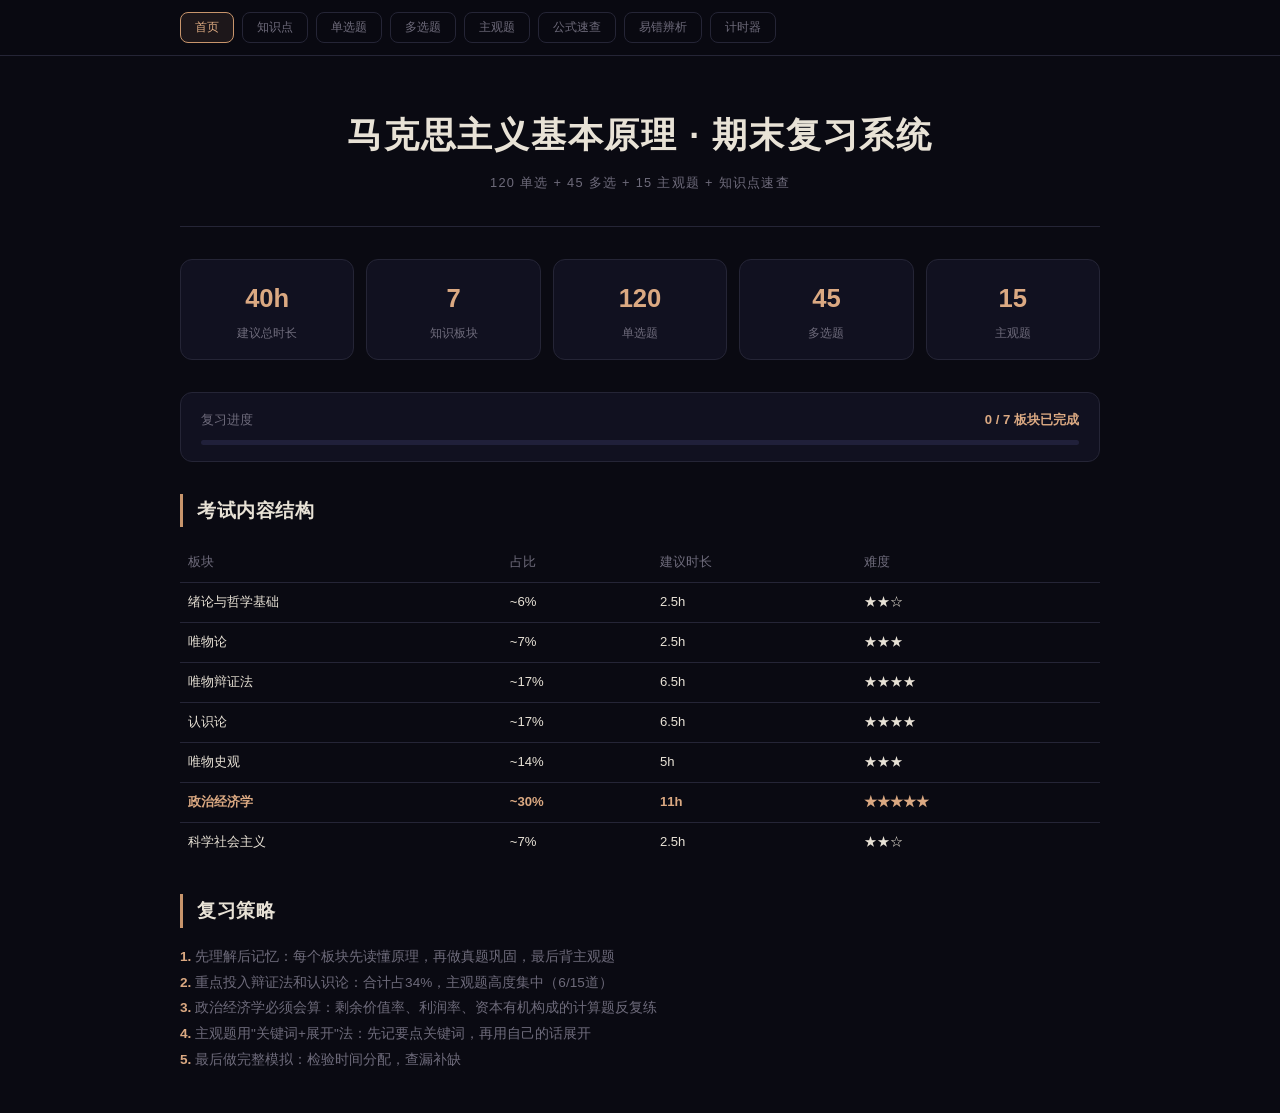
==== index.html @ 86d3a3a7 "feat: 马原期末复习系统 120道单选 + 45道多选 + 15道主观题 + 知识点速查 + 公式参考 + 计时器" ====
<!DOCTYPE html>
<html lang="zh-CN">
<head>
<meta charset="UTF-8">
<meta name="viewport" content="width=device-width, initial-scale=1.0">
<title>马克思主义基本原理 · 期末复习系统</title>
<style>
*,*::before,*::after{margin:0;padding:0;box-sizing:border-box}
:root{
  --bg:#0a0a12;--surface:#111120;--surface2:#181830;--surface3:#20203a;
  --accent:#c8956c;--accent2:#dba982;--accent-glow:rgba(200,149,108,.1);
  --text:#e8e2d6;--muted:#6e6b7b;--success:#6abf8a;--danger:#c86c6c;--info:#6c8fc8;
  --border:#252536;--radius:12px;
}
html{scroll-behavior:smooth}
body{background:var(--bg);color:var(--text);font-family:'Segoe UI','Microsoft YaHei',sans-serif;line-height:1.75;min-height:100vh}
.container{max-width:960px;margin:0 auto;padding:0 20px}

/* Nav */
.top-nav{position:sticky;top:0;z-index:100;background:rgba(10,10,18,.92);backdrop-filter:blur(12px);border-bottom:1px solid var(--border);padding:12px 0}
.nav-inner{max-width:960px;margin:0 auto;padding:0 20px;display:flex;gap:8px;overflow-x:auto;scrollbar-width:none}
.nav-inner::-webkit-scrollbar{display:none}
.nav-btn{font-size:.78rem;padding:6px 14px;border:1px solid var(--border);border-radius:8px;background:transparent;color:var(--muted);cursor:pointer;white-space:nowrap;transition:all .2s}
.nav-btn:hover,.nav-btn.active{border-color:var(--accent);color:var(--accent2);background:var(--accent-glow)}

/* Header */
header{padding:48px 0 32px;text-align:center;border-bottom:1px solid var(--border);margin-bottom:32px}
header h1{font-size:clamp(1.5rem,4vw,2.2rem);font-weight:700;letter-spacing:.05em;margin-bottom:6px}
header .sub{font-size:.8rem;color:var(--muted);letter-spacing:.1em}

/* Stats */
.stats{display:grid;grid-template-columns:repeat(auto-fit,minmax(120px,1fr));gap:12px;margin-bottom:32px}
.stat-card{background:var(--surface);border:1px solid var(--border);border-radius:var(--radius);padding:16px;text-align:center;transition:border-color .3s}
.stat-card:hover{border-color:var(--accent)}
.stat-val{font-size:1.6rem;font-weight:700;color:var(--accent2)}
.stat-label{font-size:.72rem;color:var(--muted);margin-top:2px}

/* Sections */
.section{display:none;margin-bottom:40px}
.section.active{display:block}
.section-title{font-size:1.2rem;font-weight:600;margin:32px 0 16px;padding-left:14px;border-left:3px solid var(--accent);letter-spacing:.03em}

/* Progress */
.progress-wrap{background:var(--surface);border:1px solid var(--border);border-radius:var(--radius);padding:16px 20px;margin-bottom:32px}
.progress-header{display:flex;justify-content:space-between;align-items:center;margin-bottom:8px;font-size:.82rem;color:var(--muted)}
.progress-header strong{color:var(--accent2)}
.progress-bar{height:5px;background:var(--surface3);border-radius:3px;overflow:hidden}
.progress-fill{height:100%;background:linear-gradient(90deg,var(--accent),var(--accent2));border-radius:3px;transition:width .6s ease}

/* Knowledge Cards */
.kp-card{background:var(--surface);border:1px solid var(--border);border-radius:var(--radius);margin-bottom:12px;overflow:hidden;transition:border-color .3s}
.kp-card:hover{border-color:rgba(200,149,108,.3)}
.kp-head{display:flex;align-items:center;gap:12px;padding:14px 20px;cursor:pointer;user-select:none}
.kp-num{font-size:.72rem;color:var(--muted);background:var(--surface2);border:1px solid var(--border);width:30px;height:30px;border-radius:8px;display:flex;align-items:center;justify-content:center;flex-shrink:0}
.kp-info{flex:1}
.kp-name{font-size:.95rem;font-weight:600}
.kp-meta{font-size:.72rem;color:var(--muted);margin-top:2px}
.kp-arrow{font-size:1.1rem;color:var(--muted);transition:transform .3s;flex-shrink:0}
.kp-card.open .kp-arrow{transform:rotate(90deg)}
.kp-body{max-height:0;overflow:hidden;transition:max-height .4s ease}
.kp-card.open .kp-body{max-height:4000px}
.kp-body-inner{padding:0 20px 16px}
.kp-body .divider{border:none;border-top:1px solid var(--border);margin:8px 0}
.kp-list{list-style:none;padding:0}
.kp-list li{position:relative;padding:4px 0 4px 18px;font-size:.85rem;line-height:1.7}
.kp-list li::before{content:'';position:absolute;left:0;top:12px;width:5px;height:5px;border-radius:50%;background:var(--accent)}
.kp-list li strong{color:var(--accent2);font-weight:500}

/* Quiz */
.quiz-q{background:var(--surface);border:1px solid var(--border);border-radius:var(--radius);padding:20px;margin-bottom:12px}
.quiz-q-text{font-size:.9rem;margin-bottom:12px;line-height:1.8}
.q-tag{display:inline-block;font-size:.68rem;background:var(--surface2);border:1px solid var(--border);padding:1px 8px;border-radius:4px;margin-right:6px;color:var(--muted)}
.quiz-opts{list-style:none;padding:0}
.quiz-opts li{padding:8px 14px;margin-bottom:6px;border:1px solid var(--border);border-radius:8px;cursor:pointer;font-size:.85rem;transition:all .2s;display:flex;gap:8px;align-items:baseline}
.quiz-opts li:hover{border-color:var(--accent);background:var(--accent-glow)}
.quiz-opts li .opt-letter{font-size:.72rem;color:var(--muted);width:18px;flex-shrink:0}
.quiz-opts li.correct{border-color:var(--success);background:rgba(106,191,138,.1);color:var(--success)}
.quiz-opts li.wrong{border-color:var(--danger);background:rgba(200,108,108,.08);color:var(--danger)}
.quiz-opts li.show-answer{border-color:var(--success);background:rgba(106,191,138,.06)}
.quiz-opts li.disabled{pointer-events:none;opacity:.5}
.quiz-explain{display:none;margin-top:10px;padding:10px 14px;background:var(--surface2);border-radius:8px;font-size:.8rem;color:var(--muted);line-height:1.7}
.quiz-explain.show{display:block}
.quiz-score{text-align:center;padding:20px;font-size:1.05rem;color:var(--accent2);display:none}
.quiz-score.show{display:block}

/* Multi-select */
.quiz-opts.multi li{position:relative}
.quiz-opts.multi li::after{content:'';position:absolute;right:12px;top:50%;transform:translateY(-50%);width:16px;height:16px;border:2px solid var(--border);border-radius:4px;transition:all .2s}
.quiz-opts.multi li.selected::after{border-color:var(--accent);background:var(--accent)}
.quiz-opts.multi li.correct::after{border-color:var(--success);background:var(--success)}
.quiz-opts.multi li.wrong::after{border-color:var(--danger);background:var(--danger)}
.multi-submit{font-size:.82rem;padding:8px 20px;border:1px solid var(--border);border-radius:8px;background:var(--surface2);color:var(--text);cursor:pointer;margin-top:8px;transition:all .2s}
.multi-submit:hover{border-color:var(--accent);background:var(--accent-glow)}

/* Subjective */
.subj-card{background:var(--surface);border:1px solid var(--border);border-radius:var(--radius);margin-bottom:12px;overflow:hidden}
.subj-head{display:flex;align-items:center;gap:12px;padding:14px 20px;cursor:pointer;user-select:none}
.subj-num{font-size:.72rem;color:var(--muted);background:var(--surface2);border:1px solid var(--border);width:30px;height:30px;border-radius:8px;display:flex;align-items:center;justify-content:center;flex-shrink:0}
.subj-q{flex:1;font-size:.92rem;font-weight:500}
.subj-arrow{font-size:1.1rem;color:var(--muted);transition:transform .3s;flex-shrink:0}
.subj-card.open .subj-arrow{transform:rotate(90deg)}
.subj-body{max-height:0;overflow:hidden;transition:max-height .5s ease}
.subj-card.open .subj-body{max-height:3000px}
.subj-body-inner{padding:0 20px 16px;font-size:.85rem;line-height:1.9;color:var(--text)}
.subj-body-inner p{margin-bottom:8px}
.subj-body-inner strong{color:var(--accent2)}

/* Timer */
.timer-section{background:var(--surface);border:1px solid var(--border);border-radius:var(--radius);padding:24px;text-align:center;margin-bottom:32px}
.timer-display{font-size:clamp(2rem,7vw,3.5rem);font-weight:300;color:var(--accent2);margin:16px 0;letter-spacing:.06em;font-family:monospace}
.timer-btns{display:flex;gap:10px;justify-content:center;flex-wrap:wrap}
.timer-btns button,.preset-btns button{font-size:.82rem;padding:8px 22px;border:1px solid var(--border);border-radius:8px;background:var(--surface2);color:var(--text);cursor:pointer;transition:all .2s}
.timer-btns button:hover,.preset-btns button:hover{border-color:var(--accent);background:var(--accent-glow)}
.preset-btns{display:flex;gap:6px;justify-content:center;margin-top:12px;flex-wrap:wrap}
.preset-btns button{font-size:.72rem;padding:5px 14px;color:var(--muted)}

/* Formula */
.formula-box{background:var(--surface);border:1px solid var(--border);border-radius:var(--radius);padding:20px;margin-bottom:16px}
.formula-title{font-size:.9rem;font-weight:600;color:var(--accent2);margin-bottom:10px}
.formula-item{font-size:.85rem;padding:4px 0;font-family:monospace;color:var(--text)}
.formula-item span{color:var(--muted)}

/* Error analysis */
.error-card{background:var(--surface);border:1px solid var(--border);border-radius:var(--radius);padding:16px 20px;margin-bottom:10px}
.error-title{font-size:.88rem;font-weight:600;color:var(--danger);margin-bottom:6px}
.error-body{font-size:.82rem;line-height:1.8;color:var(--muted)}

/* Filter */
.filter-bar{display:flex;gap:6px;flex-wrap:wrap;margin-bottom:16px}
.filter-btn{font-size:.72rem;padding:5px 12px;border:1px solid var(--border);border-radius:6px;background:transparent;color:var(--muted);cursor:pointer;transition:all .2s}
.filter-btn:hover,.filter-btn.active{border-color:var(--accent);color:var(--accent2);background:var(--accent-glow)}

/* Responsive */
@media(max-width:600px){
  .container{padding:0 14px}
  header{padding:32px 0 24px}
  .kp-head,.subj-head{padding:12px 14px;gap:8px}
  .kp-body-inner,.subj-body-inner{padding:0 14px 12px}
  .quiz-q{padding:14px}
}
</style>
</head>
<body>

<!-- Nav -->
<div class="top-nav">
  <div class="nav-inner">
    <button class="nav-btn active" onclick="showSection('home')">首页</button>
    <button class="nav-btn" onclick="showSection('kp')">知识点</button>
    <button class="nav-btn" onclick="showSection('single')">单选题</button>
    <button class="nav-btn" onclick="showSection('multi')">多选题</button>
    <button class="nav-btn" onclick="showSection('subj')">主观题</button>
    <button class="nav-btn" onclick="showSection('formula')">公式速查</button>
    <button class="nav-btn" onclick="showSection('error')">易错辨析</button>
    <button class="nav-btn" onclick="showSection('timer')">计时器</button>
  </div>
</div>

<div class="container">

<!-- ═══ HOME ═══ -->
<div class="section active" id="sec-home">
<header>
  <h1>马克思主义基本原理 · 期末复习系统</h1>
  <div class="sub">120 单选 + 45 多选 + 15 主观题 + 知识点速查</div>
</header>

<div class="stats">
  <div class="stat-card"><div class="stat-val">40h</div><div class="stat-label">建议总时长</div></div>
  <div class="stat-card"><div class="stat-val">7</div><div class="stat-label">知识板块</div></div>
  <div class="stat-card"><div class="stat-val">120</div><div class="stat-label">单选题</div></div>
  <div class="stat-card"><div class="stat-val">45</div><div class="stat-label">多选题</div></div>
  <div class="stat-card"><div class="stat-val">15</div><div class="stat-label">主观题</div></div>
</div>

<div class="progress-wrap">
  <div class="progress-header">
    <span>复习进度</span>
    <strong id="progressText">0 / 7 板块已完成</strong>
  </div>
  <div class="progress-bar"><div class="progress-fill" id="progressFill" style="width:0%"></div></div>
</div>

<h2 class="section-title">考试内容结构</h2>
<table style="width:100%;font-size:.82rem;border-collapse:collapse;margin-bottom:24px">
<tr style="border-bottom:1px solid var(--border);color:var(--muted)">
  <td style="padding:8px">板块</td><td style="padding:8px">占比</td><td style="padding:8px">建议时长</td><td style="padding:8px">难度</td>
</tr>
<tr style="border-bottom:1px solid var(--border)"><td style="padding:8px">绪论与哲学基础</td><td style="padding:8px">~6%</td><td style="padding:8px">2.5h</td><td style="padding:8px">★★☆</td></tr>
<tr style="border-bottom:1px solid var(--border)"><td style="padding:8px">唯物论</td><td style="padding:8px">~7%</td><td style="padding:8px">2.5h</td><td style="padding:8px">★★★</td></tr>
<tr style="border-bottom:1px solid var(--border)"><td style="padding:8px">唯物辩证法</td><td style="padding:8px">~17%</td><td style="padding:8px">6.5h</td><td style="padding:8px">★★★★</td></tr>
<tr style="border-bottom:1px solid var(--border)"><td style="padding:8px">认识论</td><td style="padding:8px">~17%</td><td style="padding:8px">6.5h</td><td style="padding:8px">★★★★</td></tr>
<tr style="border-bottom:1px solid var(--border)"><td style="padding:8px">唯物史观</td><td style="padding:8px">~14%</td><td style="padding:8px">5h</td><td style="padding:8px">★★★</td></tr>
<tr style="border-bottom:1px solid var(--border)"><td style="padding:8px;font-weight:600;color:var(--accent2)">政治经济学</td><td style="padding:8px;font-weight:600;color:var(--accent2)">~30%</td><td style="padding:8px;font-weight:600;color:var(--accent2)">11h</td><td style="padding:8px;font-weight:600;color:var(--accent2)">★★★★★</td></tr>
<tr><td style="padding:8px">科学社会主义</td><td style="padding:8px">~7%</td><td style="padding:8px">2.5h</td><td style="padding:8px">★★☆</td></tr>
</table>

<h2 class="section-title">复习策略</h2>
<div style="font-size:.85rem;line-height:1.9;color:var(--muted)">
  <p><strong style="color:var(--accent2)">1.</strong> 先理解后记忆：每个板块先读懂原理，再做真题巩固，最后背主观题</p>
  <p><strong style="color:var(--accent2)">2.</strong> 重点投入辩证法和认识论：合计占34%，主观题高度集中（6/15道）</p>
  <p><strong style="color:var(--accent2)">3.</strong> 政治经济学必须会算：剩余价值率、利润率、资本有机构成的计算题反复练</p>
  <p><strong style="color:var(--accent2)">4.</strong> 主观题用"关键词+展开"法：先记要点关键词，再用自己的话展开</p>
  <p><strong style="color:var(--accent2)">5.</strong> 最后做完整模拟：检验时间分配，查漏补缺</p>
</div>
</div>

<!-- ═══ KNOWLEDGE POINTS ═══ -->
<div class="section" id="sec-kp">
<h2 class="section-title">七大板块核心知识点</h2>

<!-- Topic 1 -->
<div class="kp-card" data-id="1">
  <div class="kp-head" onclick="toggleKP(this)">
    <div class="kp-num">01</div>
    <div class="kp-info"><div class="kp-name">绪论与哲学基础</div><div class="kp-meta">2.5h · ~6% · ★★☆</div></div>
    <div class="kp-arrow">›</div>
  </div>
  <div class="kp-body"><div class="kp-body-inner"><hr class="divider">
    <ul class="kp-list">
      <li><strong>哲学</strong> = 系统化理论化的世界观和方法论</li>
      <li><strong>哲学基本问题</strong>：思维和存在的关系（第一性 + 同一性）</li>
      <li>唯物主义三形态：朴素 → 机械（形而上学） → 辩证唯物主义</li>
      <li>唯心主义两形态：主观唯心（感觉、心灵）；客观唯心（神、绝对精神）</li>
      <li>马克思主义<strong>最直接</strong>理论来源：<strong>德国古典哲学</strong></li>
      <li>三大直接来源：德国古典哲学 + 英国古典政治经济学 + 英法空想社会主义</li>
      <li>首次系统阐述历史唯物主义：<strong>《德意志意识形态》</strong></li>
      <li>中国化最新成果：<strong>习近平新时代中国特色社会主义思想</strong></li>
      <li>鲜明特征：科学性、革命性、实践性、人民性、发展性</li>
    </ul>
  </div></div>
</div>

<!-- Topic 2 -->
<div class="kp-card" data-id="2">
  <div class="kp-head" onclick="toggleKP(this)">
    <div class="kp-num">02</div>
    <div class="kp-info"><div class="kp-name">唯物论</div><div class="kp-meta">2.5h · ~7% · ★★★</div></div>
    <div class="kp-arrow">›</div>
  </div>
  <div class="kp-body"><div class="kp-body-inner"><hr class="divider">
    <ul class="kp-list">
      <li>物质<strong>唯一特性</strong>：客观实在性</li>
      <li>物质<strong>根本属性</strong>：运动</li>
      <li>物质与运动<strong>不可分割</strong>：没有无物质的运动，也没有无运动的物质</li>
      <li>运动绝对无条件；静止相对有条件 — 动中有静，静中有动</li>
      <li>时间一维性（不可逆）；空间三维性</li>
      <li>意识 = 人脑机能 + 客观世界的<strong>主观映象</strong></li>
      <li>意识形式主观、内容客观</li>
      <li>物质决定意识，意识对物质有<strong>能动反作用</strong></li>
      <li>一切从实际出发是想问题办事情的出发点</li>
      <li>规律 = 事物本质的、必然的、稳定的联系</li>
      <li>设想没有运动的物质 → 形而上学唯物主义</li>
    </ul>
  </div></div>
</div>

<!-- Topic 3 -->
<div class="kp-card" data-id="3">
  <div class="kp-head" onclick="toggleKP(this)">
    <div class="kp-num">03</div>
    <div class="kp-info"><div class="kp-name">唯物辩证法</div><div class="kp-meta">6.5h · ~17% · ★★★★</div></div>
    <div class="kp-arrow">›</div>
  </div>
  <div class="kp-body"><div class="kp-body-inner"><hr class="divider">
    <ul class="kp-list">
      <li>总特征：<strong>联系</strong>和<strong>发展</strong></li>
      <li>联系：普遍性、客观性、多样性、条件性</li>
      <li>发展的实质 = 旧事物灭亡、新事物产生</li>
      <li><strong>对立统一规律</strong>（核心和实质）→ 揭示发展的动力和源泉</li>
      <li>矛盾 = 同一性 + 斗争性的统一</li>
      <li>同一性：相互依存、相互贯通（一定条件下相互转化）</li>
      <li>斗争性：相互排斥、相互对立</li>
      <li>矛盾普遍性：无处不在无时不有；特殊性：各有特点</li>
      <li>普遍性与特殊性 = 共性与个性的统一</li>
      <li>主要矛盾与次要矛盾；矛盾主要方面与次要方面</li>
      <li><strong>质量互变规律</strong> → 揭示发展的形式和状态</li>
      <li>量变是质变的必要准备；质变是量变的必然结果；坚持适度原则</li>
      <li><strong>否定之否定规律</strong> → 揭示发展的方向和道路</li>
      <li>辩证否定 = 自我否定 = 扬弃（既批判又继承）</li>
      <li>发展方向：前进的、上升的；道路：曲折的、迂回的</li>
      <li>五对范畴：内容与形式、本质与现象、原因与结果、必然与偶然、现实与可能</li>
    </ul>
  </div></div>
</div>

<!-- Topic 4 -->
<div class="kp-card" data-id="4">
  <div class="kp-head" onclick="toggleKP(this)">
    <div class="kp-num">04</div>
    <div class="kp-info"><div class="kp-name">认识论</div><div class="kp-meta">6.5h · ~17% · ★★★★</div></div>
    <div class="kp-arrow">›</div>
  </div>
  <div class="kp-body"><div class="kp-body-inner"><hr class="divider">
    <ul class="kp-list">
      <li>实践 = 认识的<strong>来源、动力、目的、检验标准</strong></li>
      <li>马克思主义认识论 = <strong>能动的反映论</strong></li>
      <li>实践基本形式：物质生产实践（最基本）、社会政治实践、科学文化实践</li>
      <li>感性认识：感觉→知觉→表象（直接性、形象性）</li>
      <li>理性认识：概念→判断→推理（间接性、抽象性）</li>
      <li>感性是理性的基础，理性是感性的深化；相互渗透</li>
      <li>认识过程两次飞跃：实践→认识；认识→实践</li>
      <li>完整认识过程：实践→认识→实践</li>
      <li>真理 = 对客观事物及其规律的<strong>正确认识</strong></li>
      <li>真理客观性 → 反对"有用即真理"（主观真理论）</li>
      <li>真理绝对性与相对性的统一</li>
      <li><strong>实践是检验真理的唯一标准</strong>（真理本性 + 实践特点）</li>
      <li>实践高于认识：因为实践具有<strong>直接现实性</strong></li>
      <li>认识本质 = 实践基础上主体对客体的<strong>能动反映</strong></li>
    </ul>
  </div></div>
</div>

<!-- Topic 5 -->
<div class="kp-card" data-id="5">
  <div class="kp-head" onclick="toggleKP(this)">
    <div class="kp-num">05</div>
    <div class="kp-info"><div class="kp-name">唯物史观</div><div class="kp-meta">5h · ~14% · ★★★</div></div>
    <div class="kp-arrow">›</div>
  </div>
  <div class="kp-body"><div class="kp-body-inner"><hr class="divider">
    <ul class="kp-list">
      <li>社会历史观基本问题：<strong>社会存在 vs 社会意识</strong></li>
      <li>社会存在 = 社会物质生活条件总和（生产方式是决定力量）</li>
      <li>区分经济时代依据：<strong>生产工具</strong></li>
      <li>生产力 = 人与自然的关系；核心要素：劳动者</li>
      <li>生产关系 = 人与人的关系；基础和决定性因素：<strong>生产资料所有制</strong></li>
      <li>两对社会基本矛盾：① 生产力↔生产关系 ② 经济基础↔上层建筑</li>
      <li>上层建筑的性质取决于它所服务的经济基础的性质</li>
      <li>国家政权 = 政治上层建筑</li>
      <li>社会意识<strong>相对独立性</strong>：不同步性 + 历史继承性 + 能动反作用（最突出表现）</li>
      <li>人民群众 = 历史创造者（物质财富 + 精神财富 + 社会变革）</li>
      <li>人类历史发展总趋势：前进的、上升的</li>
      <li>改革 = 社会主义制度的<strong>自我完善和发展</strong></li>
    </ul>
  </div></div>
</div>

<!-- Topic 6 -->
<div class="kp-card" data-id="6">
  <div class="kp-head" onclick="toggleKP(this)">
    <div class="kp-num">06</div>
    <div class="kp-info"><div class="kp-name">政治经济学</div><div class="kp-meta">11h · ~30% · ★★★★★</div></div>
    <div class="kp-arrow">›</div>
  </div>
  <div class="kp-body"><div class="kp-body-inner"><hr class="divider">
    <p style="color:var(--accent2);font-weight:600;margin-bottom:8px">劳动价值论</p>
    <ul class="kp-list">
      <li><strong>商品二因素</strong>：使用价值（自然属性）+ 价值（社会属性）</li>
      <li><strong>劳动二重性</strong>：具体劳动→创造使用价值；抽象劳动→形成价值（"枢纽"理论）</li>
      <li>价值量 = <strong>社会必要劳动时间</strong>决定</li>
      <li>劳动生产率↑ → 数量↑ 单位价值量↓（反比）</li>
      <li>货币本质：<strong>固定充当一般等价物</strong></li>
      <li>货币职能：价值尺度（观念货币）、流通手段（现实货币）、贮藏手段、支付手段、世界货币</li>
      <li>价值规律：价格围绕价值上下波动</li>
      <li>基本矛盾：私人劳动 vs 社会劳动</li>
    </ul>
    <p style="color:var(--accent2);font-weight:600;margin:12px 0 8px">剩余价值论</p>
    <ul class="kp-list">
      <li>货币→资本前提：<strong>劳动力成为商品</strong></li>
      <li>不变资本 c（生产资料，转移价值）vs 可变资本 v（劳动力，创造剩余价值）</li>
      <li>剩余价值 m 来源于<strong>可变资本</strong></li>
      <li>m′ = m/v（剥削程度）；利润率 = m/(c+v) &lt; m′</li>
      <li>绝对剩余价值：延长工时/提高强度；相对：缩短必要劳动时间</li>
      <li>工资 = <strong>劳动力价值或价格的转化形式</strong>（不是全部劳动报酬）</li>
      <li>利润 = 剩余价值的转化形式（m看作全部预付资本的产物）</li>
      <li>资本积累唯一源泉：剩余价值</li>
      <li>资本有机构成 c:v 趋势：<strong>不断上升</strong></li>
      <li>资本循环三阶段：购买→生产→售卖</li>
    </ul>
    <p style="color:var(--accent2);font-weight:600;margin:12px 0 8px">垄断资本主义</p>
    <ul class="kp-list">
      <li>集中→垄断；垄断没有消除竞争，反而更激烈更复杂</li>
      <li>垄断价格 = 成本价格 + 平均利润 + 垄断利润</li>
      <li>国家垄断资本主义 = 国家政权 + 私人垄断资本</li>
      <li>资本主义基本矛盾：生产社会化 vs 生产资料私人占有</li>
    </ul>
  </div></div>
</div>

<!-- Topic 7 -->
<div class="kp-card" data-id="7">
  <div class="kp-head" onclick="toggleKP(this)">
    <div class="kp-num">07</div>
    <div class="kp-info"><div class="kp-name">科学社会主义</div><div class="kp-meta">2.5h · ~7% · ★★☆</div></div>
    <div class="kp-arrow">›</div>
  </div>
  <div class="kp-body"><div class="kp-body-inner"><hr class="divider">
    <ul class="kp-list">
      <li>科学社会主义诞生标志：<strong>《共产党宣言》发表</strong></li>
      <li>两大理论基石：<strong>唯物史观 + 剩余价值理论</strong></li>
      <li>无产阶级革命根本原因：生产力发展水平</li>
      <li>共产主义 = 科学理论 + 社会制度 + 现实运动（不是渺茫幻想）</li>
      <li>共产主义特征：物质极大丰富 / 按需分配 / 人的全面发展 / 公有制</li>
      <li>初级阶段基本经济制度：公有制为主体 + 多种所有制共同发展</li>
      <li>初级阶段分配制度：按劳分配为主体 + 多种分配方式并存</li>
      <li>按劳分配存在于<strong>公有制经济</strong>中，存在事实上的不平等</li>
      <li>科学社会主义一般原则不是一成不变的教条</li>
    </ul>
  </div></div>
</div>

<!-- Checkbox for progress -->
<div style="margin-top:20px">
  <p style="font-size:.82rem;color:var(--muted);margin-bottom:10px">勾选已完成的板块：</p>
  <div id="topicChecks" style="display:flex;gap:8px;flex-wrap:wrap"></div>
</div>
</div>

<!-- ═══ SINGLE CHOICE ═══ -->
<div class="section" id="sec-single">
<h2 class="section-title">单选题 120 道</h2>
<div class="filter-bar">
  <button class="filter-btn active" onclick="filterSingle('all',this)">全部</button>
  <button class="filter-btn" onclick="filterSingle('绪论',this)">绪论</button>
  <button class="filter-btn" onclick="filterSingle('唯物论',this)">唯物论</button>
  <button class="filter-btn" onclick="filterSingle('辩证法',this)">辩证法</button>
  <button class="filter-btn" onclick="filterSingle('认识论',this)">认识论</button>
  <button class="filter-btn" onclick="filterSingle('唯物史观',this)">唯物史观</button>
  <button class="filter-btn" onclick="filterSingle('政经',this)">政经</button>
  <button class="filter-btn" onclick="filterSingle('科社',this)">科社</button>
  <button class="filter-btn" onclick="filterSingle('wrong',this)">错题</button>
</div>
<div id="singleQuizArea"></div>
<div class="quiz-score" id="singleScore"></div>
<button onclick="initSingleQuiz()" style="display:block;margin:0 auto 32px;font-size:.82rem;padding:8px 22px;border:1px solid var(--border);border-radius:8px;background:var(--surface2);color:var(--text);cursor:pointer">重新测验</button>
</div>

<!-- ═══ MULTI CHOICE ═══ -->
<div class="section" id="sec-multi">
<h2 class="section-title">多选题 45 道</h2>
<div class="filter-bar">
  <button class="filter-btn active" onclick="filterMulti('all',this)">全部</button>
  <button class="filter-btn" onclick="filterMulti('绪论',this)">绪论</button>
  <button class="filter-btn" onclick="filterMulti('唯物论',this)">唯物论</button>
  <button class="filter-btn" onclick="filterMulti('辩证法',this)">辩证法</button>
  <button class="filter-btn" onclick="filterMulti('认识论',this)">认识论</button>
  <button class="filter-btn" onclick="filterMulti('唯物史观',this)">唯物史观</button>
  <button class="filter-btn" onclick="filterMulti('政经',this)">政经</button>
  <button class="filter-btn" onclick="filterMulti('科社',this)">科社</button>
  <button class="filter-btn" onclick="filterMulti('wrong',this)">错题</button>
</div>
<div id="multiQuizArea"></div>
<div class="quiz-score" id="multiScore"></div>
<button onclick="initMultiQuiz()" style="display:block;margin:0 auto 32px;font-size:.82rem;padding:8px 22px;border:1px solid var(--border);border-radius:8px;background:var(--surface2);color:var(--text);cursor:pointer">重新测验</button>
</div>

<!-- ═══ SUBJECTIVE ═══ -->
<div class="section" id="sec-subj">
<h2 class="section-title">主观题 15 道标准答案</h2>
<div id="subjArea"></div>
</div>

<!-- ═══ FORMULA ═══ -->
<div class="section" id="sec-formula">
<h2 class="section-title">政治经济学公式速查</h2>

<div class="formula-box">
  <div class="formula-title">核心公式</div>
  <div class="formula-item">剩余价值率 m′ = <strong>m / v</strong> <span>→ 反映剥削程度</span></div>
  <div class="formula-item">利润率 = <strong>m / (c + v)</strong> <span>→ 利润率 &lt; 剩余价值率</span></div>
  <div class="formula-item">资本有机构成 = <strong>c : v</strong> <span>→ 趋势不断上升</span></div>
  <div class="formula-item">年剩余价值量 = <strong>m × 周转次数</strong></div>
  <div class="formula-item">年剩余价值率 = <strong>m′ × 周转次数</strong></div>
  <div class="formula-item">商品价值 = <strong>c + v + m</strong></div>
  <div class="formula-item">成本价格 = <strong>c + v</strong></div>
  <div class="formula-item">垄断价格 = <strong>成本价格 + 平均利润 + 垄断利润</strong></div>
</div>

<div class="formula-box">
  <div class="formula-title">计算题解题步骤</div>
  <div style="font-size:.85rem;line-height:1.9">
    <p><strong style="color:var(--accent2)">例1：</strong>投资100万，c:v=4:1，m′=100%，年周转4次</p>
    <p style="padding-left:16px">v = 100÷5 = 20万；m = 20×100% = 20万；年m = 20×4 = 80万；年m′ = 100%×4 = 400%</p>
    <p style="margin-top:8px"><strong style="color:var(--accent2)">例2：</strong>投资100万，每次利润15万，c:v=4:1</p>
    <p style="padding-left:16px">v = 20万；利润=m=15万；m′ = 15/20 = 75%</p>
  </div>
</div>

<div class="formula-box">
  <div class="formula-title">关键区分</div>
  <div style="font-size:.85rem;line-height:1.9">
    <p><strong style="color:var(--accent2)">不变资本 vs 可变资本</strong>：c转移价值，v创造剩余价值</p>
    <p><strong style="color:var(--accent2)">固定资本 vs 流动资本</strong>：厂房设备机器=固定资本+不变资本；原材料=流动资本+不变资本</p>
    <p><strong style="color:var(--accent2)">绝对 vs 相对剩余价值</strong>：绝对=延长工时；相对=缩短必要劳动时间</p>
    <p><strong style="color:var(--accent2)">价值尺度 vs 流通手段</strong>：价值尺度=观念货币；流通手段=一手交钱一手交货</p>
    <p><strong style="color:var(--accent2)">流通手段 vs 支付手段</strong>：流通=当面购买；支付=延期支付（工资、租金、税款）</p>
  </div>
</div>
</div>

<!-- ═══ ERROR ANALYSIS ═══ -->
<div class="section" id="sec-error">
<h2 class="section-title">高频易错题辨析</h2>

<div class="error-card">
  <div class="error-title">"人不能两次踏入同一条河流" vs "人一次也不能踏入"</div>
  <div class="error-body">前者 = <strong>辩证法</strong>（强调运动变化）；后者 = <strong>诡辩论</strong>（否认相对静止）。关键区别：是否承认相对静止。</div>
</div>

<div class="error-card">
  <div class="error-title">反映论的适用范围</div>
  <div class="error-body"><strong>所有唯物主义</strong>都坚持反映论（朴素、机械、辩证唯物主义），唯心主义不坚持反映论。不要误选"辩证唯物主义"或"机械唯物主义"。</div>
</div>

<div class="error-card">
  <div class="error-title">实践为什么高于认识？</div>
  <div class="error-body">因为实践具有<strong>"直接现实性"</strong>（= 客观实在性），能把观念的东西变为现实。不要混淆为"普遍有效性"或"主体能动性"。</div>
</div>

<div class="error-card">
  <div class="error-title">流通手段 vs 支付手段</div>
  <div class="error-body"><strong>流通手段</strong> = 一手交钱一手交货（当面购买）；<strong>支付手段</strong> = 延期支付（工资、租金、税款、还债）。题干出现"一周后付款""缴纳税款""发放工资"→ 支付手段。</div>
</div>

<div class="error-card">
  <div class="error-title">劳动生产率与价值量</div>
  <div class="error-body">劳动生产率提高 → 商品数量↑，<strong>单位商品价值量↓</strong>（反比关系）。同一劳动时间内创造的价值总量不变。</div>
</div>

<div class="error-card">
  <div class="error-title">私有制商品经济基本矛盾</div>
  <div class="error-body">= <strong>私人劳动与社会劳动的矛盾</strong>，不是"使用价值与价值的矛盾"，也不是"具体劳动与抽象劳动的矛盾"。</div>
</div>

<div class="error-card">
  <div class="error-title">利润率 vs 剩余价值率</div>
  <div class="error-body">利润率 = m/(c+v)，剩余价值率 = m/v。因为 c > 0，所以 <strong>利润率永远小于剩余价值率</strong>。</div>
</div>

<div class="error-card">
  <div class="error-title">社会意识相对独立性</div>
  <div class="error-body">"经济上落后的国家在哲学上仍然能够演奏第一提琴" → 说明社会意识与社会存在发展的<strong>不完全同步性</strong>，即社会意识具有相对独立性。不是说上层建筑反作用。</div>
</div>

<div class="error-card">
  <div class="error-title">"要富口袋，先富脑袋"</div>
  <div class="error-body">说明精神力量可以变成物质力量（意识的能动反作用），<strong>不是</strong>说精神第一性或精神代替物质。</div>
</div>

<div class="error-card">
  <div class="error-title">改革的性质</div>
  <div class="error-body">社会主义改革 = 社会主义制度的<strong>自我完善和自我发展</strong>，不是改变基本制度，不是改变经济运行形式。</div>
</div>
</div>

<!-- ═══ TIMER ═══ -->
<div class="section" id="sec-timer">
<h2 class="section-title">专注计时器</h2>
<div class="timer-section">
  <div style="font-size:.78rem;color:var(--muted)">POMODORO TIMER</div>
  <div class="timer-display" id="timerDisplay">25:00</div>
  <div class="timer-btns">
    <button id="btnStart" onclick="startTimer()">开始</button>
    <button id="btnPause" onclick="pauseTimer()" style="display:none">暂停</button>
    <button onclick="resetTimer()">重置</button>
  </div>
  <div class="preset-btns">
    <button onclick="setTime(5)">5 min</button>
    <button onclick="setTime(15)">15 min</button>
    <button onclick="setTime(25)">25 min</button>
    <button onclick="setTime(45)">45 min</button>
    <button onclick="setTime(60)">60 min</button>
    <button onclick="setTime(90)">90 min</button>
  </div>
</div>
</div>

</div><!-- /container -->

<script>
/* ═══ Navigation ═══ */
function showSection(id){
  document.querySelectorAll('.section').forEach(s=>s.classList.remove('active'));
  document.getElementById('sec-'+id).classList.add('active');
  document.querySelectorAll('.nav-btn').forEach(b=>b.classList.remove('active'));
  event.target.classList.add('active');
  window.scrollTo(0,0);
}

/* ═══ Knowledge Points ═══ */
function toggleKP(head){head.closest('.kp-card').classList.toggle('open');}

/* Progress */
const TOTAL=7;
function lsGet(k,d){try{return JSON.parse(localStorage.getItem(k))||d}catch(e){return d}}
function lsSet(k,v){try{localStorage.setItem(k,JSON.stringify(v))}catch(e){}}
let done=lsGet('mayuan_done2',{});
function updateProgress(){
  const n=Object.keys(done).length;
  document.getElementById('progressText').textContent=n+' / '+TOTAL+' 板块已完成';
  document.getElementById('progressFill').style.width=(n/TOTAL*100)+'%';
  lsSet('mayuan_done2',done);
}
function initChecks(){
  const c=document.getElementById('topicChecks');
  for(let i=1;i<=TOTAL;i++){
    const b=document.createElement('button');
    b.className='filter-btn'+(done[i]?' active':'');
    b.textContent='板块'+i;
    b.onclick=()=>{if(done[i])delete done[i];else done[i]=true;b.classList.toggle('active');updateProgress();};
    c.appendChild(b);
  }
  updateProgress();
}
initChecks();

/* ═══ SINGLE CHOICE DATA ═══ */
const singleData=[
  {q:"哲学是（）",opts:["知识的总汇", "辩证唯物主义和历史唯物主义", "世界观和方法论的理论体系", "科学的世界观和方法论"],ans:2,tag:"绪论",explain:"哲学是系统化理论化的世界观和方法论，但不一定是科学的（如唯心主义哲学）。"},
  {q:"马克思主义哲学最直接的理论来源是()",opts:["古希腊罗马哲学", "德国古典哲学", "法国复辟时期历史思想", "文艺复兴运动"],ans:1,tag:"绪论",explain:"德国古典哲学（黑格尔辩证法+费尔巴哈唯物主义）是马克思主义哲学最直接的理论来源。"},
  {q:"马克思和恩格斯首次系统阐述历史唯物主义基本观点的著作是()",opts:["《德意志意识形态》", "《神圣家族》", "《哲学的贫困》", "《共产党宣言》"],ans:0,tag:"绪论",explain:"《德意志意识形态》首次系统阐述了历史唯物主义。"},
  {q:"马克思主义中国化时代化的最新成果（）",opts:["科学发展观", "社会主义荣辱观", "习近平新时代中国特色社会主义思想", "社会主义核心价值观"],ans:2,tag:"绪论",explain:"习近平新时代中国特色社会主义思想是马克思主义中国化时代化的最新成果。"},
  {q:"世界观是（）",opts:["辩证思维的基本观点", "观察分析问题的根本方法", "对社会的根本看法", "人们对整个世界的总的看法和根本观点"],ans:3,tag:"绪论",explain:"世界观是人们对整个世界的总的看法和根本观点。"},
  {q:"哲学的基本问题是（）",opts:["可知论和不可知论的关系问题", "唯物论和唯心论的关系问题", "思维和存在的关系问题", "理论和实践的关系问题"],ans:2,tag:"绪论",explain:"哲学基本问题是思维和存在的关系问题（第一性+同一性）。"},
  {q:"火是万物本原的观点是属于（）",opts:["唯心主义观点", "机械唯物主义观点", "辩证唯物主义观点", "朴素唯物主义观点"],ans:3,tag:"唯物论",explain:"用某种具体物质形态（火）作为世界本原，属于朴素唯物主义。"},
  {q:"物质的唯一特性是()",opts:["客观实在性", "可感知性", "具体性", "真实性"],ans:0,tag:"唯物论",explain:"物质的唯一特性是客观实在性。"},
  {q:"柳宗元「自动自休，自峙自流」的哲理在于：",opts:["物质运动变化的根本原因在于其自身", "运动的主体是物质和精神", "'我'是万物运动变化的绝对主宰", "物质是运动的存在方式和根本属性"],ans:0,tag:"唯物论",explain:"强调运动是物质自身的运动，根本原因在于事物内部矛盾。"},
  {q:"运动和物质的关系是（）",opts:["运动可以脱离物质", "物质和运动不可分割", "物质可以离开运动", "运动和物质时分时合"],ans:1,tag:"唯物论",explain:"物质和运动不可分割。"},
  {q:"物质的根本属性是()",opts:["结构性", "层次性", "客观实在性", "运动"],ans:3,tag:"唯物论",explain:"物质唯一特性=客观实在性；根本属性=运动。注意区分。"},
  {q:"设想没有运动的物质必然导致（）",opts:["主观唯心主义", "二元论", "形而上学唯物主义", "客观唯心主义"],ans:2,tag:"唯物论",explain:"设想没有运动的物质=形而上学唯物主义（否认运动）。"},
  {q:"人的任何意识，都是对客观世界的（）",opts:["歪曲反映", "正确反映", "反映", "虚幻反映"],ans:2,tag:"唯物论",explain:"意识都是对客观世界的反映，但不一定是正确反映（可能是歪曲的）。"},
  {q:"物质和意识的正确关系是（）",opts:["物质决定意识，意识不反映物质", "意识决定物质并反作用物质", "物质决定意识，意识对物质没有作用", "物质决定意识，意识对物质有能动反作用"],ans:3,tag:"唯物论",explain:"物质决定意识，意识对物质有能动反作用。"},
  {q:"马克思主义认识论是（）",opts:["经验论", "能动的反映论", "不可知论", "先验论"],ans:1,tag:"认识论",explain:"马克思主义认识论是能动的反映论。"},
  {q:"「哲学家们只是用不同的方式解释世界，问题在于改变世界」。这一观点是说()",opts:["实践无需认识指导", "实践是认识的本质", "认识的目的在于指导实践", "认识世界没有必要"],ans:2,tag:"认识论",explain:"强调认识的目的在于指导实践（改变世界）。"},
  {q:"我们想问题办事情的出发点是（）",opts:["一切从群众意见出发", "一切从上级决定出发", "一切从实际出发", "一切从书本知识出发"],ans:2,tag:"唯物论",explain:"一切从实际出发是想问题办事情的出发点。"},
  {q:"人与世界相互作用的中介是()",opts:["人类社会", "实践", "自然界", "精神"],ans:1,tag:"认识论",explain:"实践是人与世界相互作用的中介。"},
  {q:"伽里略自由落体试验推翻亚里士多德观点说明()",opts:["科学理论对实践具有指导作用", "实践是认识的根本目的", "实践是检验认识正确与否的唯一标准", "只有理性认识才能把握事物的本质"],ans:2,tag:"认识论",explain:"实验推翻旧理论，说明实践是检验真理的唯一标准。"},
  {q:"「要富口袋，先富脑袋」的哲学含义是：",opts:["精神的力量可以代替物质的力量", "先有精神后有物质", "精神是第一性的，物质是第二性的", "精神的力量可以变成物质的力量"],ans:3,tag:"认识论",explain:"意识的能动反作用，精神力量可以变成物质力量。"},
  {q:"从意识和真理的形式上看，它是（）",opts:["客观的", "物质的", "主观的", "第一性的"],ans:2,tag:"认识论",explain:"意识和真理的形式是主观的，内容是客观的。"},
  {q:"从意识和真理的内容上看，它是（）",opts:["客观的", "物质的", "主观的", "第一性的"],ans:0,tag:"认识论",explain:"形式主观，内容客观。"},
  {q:"唯物辩证法认为发展的实质是（）",opts:["事物数量的增减", "事物的重复循环", "物体的位移", "旧事物灭亡新事物产生"],ans:3,tag:"辩证法",explain:"发展的实质=旧事物灭亡、新事物产生。"},
  {q:"动中有静,静中有动说明（）",opts:["唯物和辩证的统一", "运动和静止的统一", "物质和运动的统一", "有限和无限的统一"],ans:1,tag:"辩证法",explain:"运动绝对，静止相对，动中有静静中有动=运动和静止的统一。"},
  {q:"时间的一维性是指（）",opts:["可逆性", "无限性", "不可逆性", "间隔性"],ans:2,tag:"辩证法",explain:"时间一维性=不可逆性。"},
  {q:"对待马克思主义的科学态度是（）",opts:["一切照办", "坚持和发展", "根本怀疑", "绝对信仰"],ans:1,tag:"绪论",explain:"对待马克思主义的科学态度是坚持和发展。"},
  {q:"规律是（）",opts:["人们制定并必须遵守的规则", "经常出现的现象之间的联系", "事物本质的、必然的、稳定的联系", "事物之间的偶然联系"],ans:2,tag:"唯物论",explain:"规律=事物本质的、必然的、稳定的联系。"},
  {q:"唯物辩证法所讲的矛盾是指（）",opts:["事物之间的斗争性", "人们在逻辑思维中所产生的矛盾", "矛盾双方既对立又统一", "事物之间的同一性"],ans:2,tag:"辩证法",explain:"矛盾=对立面的同一性和斗争性的统一。"},
  {q:"唯物辩证法的总特征是()",opts:["联系和发展的观点", "有限和无限的观点", "共性和个性的观点", "对立统一的观点"],ans:0,tag:"辩证法",explain:"总特征=联系和发展。对立统一是核心和实质。"},
  {q:"联系是指：()",opts:["事物之间和事物内部诸要素之间的相互影响、相互作用和相互制约", "对立面之间的同一性和斗争性的关系", "对一事物存在和发展发生作用和影响的各种因素的总和", "矛盾的普遍性与特殊性之间的关系"],ans:0,tag:"辩证法",explain:"联系=事物之间和事物内部诸要素之间的相互影响、相互作用和相互制约。"},
  {q:"「钉子缺…国家灭」揭示的哲理是()",opts:["事物的本质通过现象表现出来", "事物是由量变引起质变", "事物是偶然性的堆积", "事物是普遍联系的"],ans:3,tag:"辩证法",explain:"歌谣揭示了事物是普遍联系的。"},
  {q:"揭示事物发展的动力和源泉的是()",opts:["对立统一规律", "质量互变规律", "否定之否定规律", "前进性和曲折性相统一的规律"],ans:0,tag:"辩证法",explain:"对立统一→动力源泉；质量互变→形式状态；否定之否定→方向道路。"},
  {q:"揭示事物发展的形式和状态的是()",opts:["对立统一规律", "质量互变规律", "否定之否定规律", "前进性和曲折性相统一的规律"],ans:1,tag:"辩证法",explain:""},
  {q:"揭示事物发展的方向和道路的是()",opts:["对立统一规律", "质量互变规律", "否定之否定规律", "前进性和曲折性相统一的规律"],ans:2,tag:"辩证法",explain:""},
  {q:"矛盾的普遍性是说（）",opts:["矛盾永远存在", "矛盾推动事物发展", "矛盾无处不在无时不有", "矛盾决定事物性质"],ans:2,tag:"辩证法",explain:"矛盾普遍性=无处不在无时不有。"},
  {q:"唯物辩证法的实质和核心是（）",opts:["世界普遍联系规律", "否定之否定规律", "质量互变规律", "对立统一规律"],ans:3,tag:"辩证法",explain:"对立统一规律是唯物辩证法的实质和核心。"},
  {q:"中国特色社会主义既坚持科学社会主义基本原则，又具有民族特色体现了（）",opts:["矛盾普遍性和特殊性的统一", "矛盾同一性和斗争的统一", "主要矛盾和次要矛盾的统一", "矛盾主要方面和次要方面的统一"],ans:0,tag:"辩证法",explain:"普遍性=科学社会主义基本原则；特殊性=民族特色和时代特色。"},
  {q:"「人不能两次踏入同一条河流」是()",opts:["形而上学唯物主义观点", "唯心主义观点", "辩证法观点", "诡辩论观点"],ans:2,tag:"辩证法",explain:"强调运动变化=辩证法。"},
  {q:"「人一次也不能踏入同一条河流」是()",opts:["形而上学唯物主义观点", "唯心主义观点", "辩证法观点", "诡辩论观点"],ans:3,tag:"辩证法",explain:"否认相对静止=诡辩论。"},
  {q:"华罗庚「粉笔多长为好」从辩证法角度看要（）",opts:["注重量的积累", "保持事物质的稳定性", "坚持适度原则", "全面考虑事物属性的多样性"],ans:2,tag:"辩证法",explain:"优选问题=坚持适度原则。"},
  {q:"90%×90%×…×90%≈59%蕴含的辩证法道理是（）",opts:["肯定中包含否定", "量变引起质变", "必然性通过偶然性开辟道路", "可能和现实是相互转化的"],ans:1,tag:"辩证法",explain:"每个环节打折扣→最终不及格=量变引起质变。"},
  {q:"「居安思危」体现的哲学道理是：()",opts:["矛盾双方在一定条件下可以相互转化", "矛盾具有普遍性又具有特殊性", "内因和外因相结合推动事物发展", "事物发展是量变和质变的统一"],ans:0,tag:"辩证法",explain:"安与危可以相互转化。"},
  {q:"马克思主义认识论首要的和基本的观点是（）",opts:["客观实在性观点", "反映论观点", "主体性观点", "实践的观点"],ans:3,tag:"认识论",explain:"实践的观点是马克思主义认识论首要的和基本的观点。"},
  {q:"企业家「你们仅是知道，而我却做到了」说明实践高于理论认识，因为实践具有：()",opts:["客观规律性", "普遍有效性", "客观实在性", "主体能动性"],ans:2,tag:"认识论",explain:"实践具有直接现实性（=客观实在性），能把观念变为现实。"},
  {q:"下列属于唯心主义主观真理论的是（）",opts:["有用的就是真理", "真理可以指导实践", "真理是有用的", "谬误不能指导实践"],ans:0,tag:"认识论",explain:"'有用就是真理'=主观真理论。"},
  {q:"在认识论中坚持反映论原则的是（）",opts:["机械唯物主义", "辩证唯物主义", "所有唯物主义", "所有唯心主义"],ans:2,tag:"认识论",explain:"所有唯物主义都坚持反映论。"},
  {q:"感觉、知觉、表象是（）",opts:["感性认识的三种形式", "理性认识的三种形式", "意识的三种形式", "反映论的三种形式"],ans:0,tag:"认识论",explain:"感性认识三形式=感觉、知觉、表象。"},
  {q:"概念、判断、推理是()",opts:["意识形态的三种形式", "感性认识的三种形式", "理性认识的三种形式", "社会心理的三种形式"],ans:2,tag:"认识论",explain:"理性认识三形式=概念、判断、推理。"},
  {q:"理性认识的特点是（）",opts:["直接性具体性", "形象性客观性", "间接性抽象性", "逻辑性辩证性"],ans:2,tag:"认识论",explain:"理性认识=间接性、抽象性。"},
  {q:"感性认识的特点是（）",opts:["直接性形象性", "形象性客观性", "间接性抽象性", "逻辑性辩证性"],ans:0,tag:"认识论",explain:"感性认识=直接性、形象性。"},
  {q:"实践成为检验真理唯一标准是由（）决定的",opts:["真理的主观性和实践的客观性所要求的", "真理的相对性和实践的决定性所预设的", "真理的属性和实践的功能所规定的", "真理的本性和实践的特点所决定的"],ans:3,tag:"认识论",explain:"由真理的本性和实践的特点所决定。"},
  {q:"「对于没有音乐感的耳朵，最美的音乐也毫无意义」表明()",opts:["人的感觉能力决定认识的产生和发展", "人的认识是主体与客体相互作用的过程和结果", "事物因人的感觉而存在", "人的认识能力是由人的生理结构决定的"],ans:1,tag:"认识论",explain:"认识是主体与客体相互作用的过程和结果。"},
  {q:"把人的认识看成消极地反映和接受外界对象属于()",opts:["主观唯心主义认识论", "客观唯心主义认识论", "旧唯物主义认识论", "马克思主义认识论"],ans:2,tag:"认识论",explain:"消极被动的反映=旧唯物主义（机械唯物主义）认识论。"},
  {q:"认识的本质是（）",opts:["主体对客体的主观创造", "主体对客体的科学评价", "实践基础上主体对客体的能动反映", "主体对客体的自由选择"],ans:2,tag:"认识论",explain:"认识本质=实践基础上主体对客体的能动反映。"},
  {q:"一个完整的认识过程是（）",opts:["个别—特殊—普遍", "感觉—知觉—表象", "概念—判断—推理", "实践—认识—实践"],ans:3,tag:"认识论",explain:"完整认识过程=实践→认识→实践。"},
  {q:"能动的反映论是()",opts:["反映和创造的统一", "物质和精神的统一", "真理性和实践性的统一", "可知论和本体论的统一"],ans:0,tag:"认识论",explain:"能动的反映论=反映和创造的统一。"},
  {q:"与「不入虎穴，焉得虎子」哲理一致的是()",opts:["天若有情天亦老，人间正道是沧桑", "近水楼台先得月，向阳花木易为春", "纸上得来终觉浅，绝知此事要躬行", "沉舟侧畔千帆过，病树前头万木春"],ans:2,tag:"认识论",explain:"两者都强调实践的重要性。"},
  {q:"实践的最基本形式是()",opts:["物质生产实践", "改造社会的实践", "科学实验实践", "具有创造性的实践"],ans:0,tag:"认识论",explain:"物质生产实践是最基本的实践形式。"},
  {q:"真理是指（）",opts:["不依赖于意识的客观存在", "对人有用的理论", "人们对客观事物及其规律的正确认识", "大多数人的意见"],ans:2,tag:"认识论",explain:"真理=对客观事物及其规律的正确认识。"},
  {q:"《资本论》的「骨骼」系统是指（）",opts:["地理环境、人口因素和生产方式等社会物质生活条件", "与一定的生产力相适应的生产关系", "建立在一定经济基础之上的政治法律制度及设施", "由政治法律思想、道德、宗教、哲学等构成的社会意识形态"],ans:1,tag:"唯物史观",explain:"「骨骼」=生产关系（经济基础）。"},
  {q:"生产力概念反映的是（）",opts:["人与自然间的关系", "人与劳动资料的关系", "人与劳动产品的关系", "人与社会间的关系"],ans:0,tag:"唯物史观",explain:"生产力=人与自然的关系。"},
  {q:"社会存在是指（）",opts:["社会物质生活条件的总和", "生产力和生产关系的总和", "生产力各要素的总和", "生产关系各方面的总和"],ans:0,tag:"唯物史观",explain:"社会存在=社会物质生活条件的总和。"},
  {q:"区分社会经济时代的客观依据是()",opts:["科学技术的进步", "社会财富的多寡", "生产资料所有制关系", "生产工具的进步"],ans:3,tag:"唯物史观",explain:"区分社会经济时代=生产工具。"},
  {q:"在生产关系各方面中,基本的起决定作用的是（）",opts:["产品的分配形式", "生产资料所有制形式", "劳动者的分工形式", "商品的交换方式"],ans:1,tag:"唯物史观",explain:"生产关系基础和决定性因素=生产资料所有制。"},
  {q:"在社会发展中起决定作用的因素是（）",opts:["地理环境的优劣", "人口增长的快慢", "物质生产方式", "社会风气的好坏"],ans:2,tag:"唯物史观",explain:"物质生产方式是社会发展的决定力量。"},
  {q:"「经济上落后的国家在哲学上仍然能够演奏第一提琴」蕴含的哲理是（）",opts:["哲学是精神生活的构成部分", "上层建筑对经济基础具有反作用", "社会意识具有相对的独立性", "生产力是社会发展的决定力量"],ans:2,tag:"唯物史观",explain:"社会意识与社会存在发展不完全同步=社会意识的相对独立性。"},
  {q:"国家政权属于()",opts:["社会物质生活条件", "政治上层建筑", "社会的经济基础", "剥削阶级意志的表现"],ans:1,tag:"唯物史观",explain:"国家政权=政治上层建筑。"},
  {q:"社会主义社会的改革是()",opts:["改变社会主义的经济运行形式", "社会主义制度的自我完善和自我发展", "改变社会主义的基本经济制度", "改变社会主义的基本政治制度"],ans:1,tag:"唯物史观",explain:"改革=社会主义制度的自我完善和自我发展。"},
  {q:"",opts:["人的本质是一切社会关系的总和的原理", "人民群众是历史的创造者的原理", "人民群众的活动受到社会历史条件制约的原理", "总体的人在总体的历史过程中的主体地位的原理"],ans:1,tag:"唯物史观",explain:"以人民为中心=人民群众是历史的创造者。"},
  {q:"人类历史发展的总趋势是（）",opts:["前进的、上升的", "有时前进有时倒退", "有时进步有时后退", "周而复始循环"],ans:0,tag:"唯物史观",explain:"历史发展总趋势=前进的、上升的。"},
  {q:"社会历史观的基本问题是（）",opts:["生产力和生产关系的关系问题", "社会规律和主观意识的关系问题", "社会存在和社会意识的关系问题", "自然和社会的关系问题"],ans:2,tag:"唯物史观",explain:"社会历史观基本问题=社会存在和社会意识的关系。"},
  {q:"上层建筑对社会发展作用的性质取决于（）",opts:["国家政权的阶级属性", "社会生产力的发展水平", "它所服务的经济基础的性质", "社会意识的性质和发展水平"],ans:2,tag:"唯物史观",explain:"上层建筑性质取决于它所服务的经济基础的性质。"},
  {q:"「手推磨产生封建主社会，蒸汽磨产生工业资本家社会」揭示了（）",opts:["科学技术是第一生产力", "社会形态的更替有其一定顺序性", "生产力状况决定生产关系的性质", "生产工具是衡量生产力水平的重要尺度"],ans:2,tag:"唯物史观",explain:"生产力状况决定生产关系的性质。"},
  {q:"「在历史转折时期…做出正确选择，就可以大有作为」这一观点（）",opts:["简化了个人在历史中发挥作用的过程性", "否认了个人在历史中发挥作用的条件性", "承认社会历史发展过程是客观规律与人的自觉活动的统一", "是", "的观点"],ans:2,tag:"唯物史观",explain:"承认客观规律与人的自觉活动的统一。"},
  {q:"车尔尼雪夫斯基的话蕴含的「社会真谛」是（）",opts:["矛盾是事物发展的源泉和动力", "事物发展的前途是光明的，道路是曲折的", "社会发展是在社会基本矛盾的不断解决中实现的", "无论遇到什么状况，历史总是按照自己的规律向前发展"],ans:1,tag:"唯物史观",explain:"穿过尘埃、泥泞、沼泽、丛林=道路曲折，但总在前进=前途光明道路曲折。"},
  {q:"当前我国进行经济体制改革的客观依据是（）",opts:["人民的需要", "生产关系一定要适合生产力状况的规律", "自然规律", "阶级斗争规律"],ans:1,tag:"唯物史观",explain:"改革依据=生产关系一定要适合生产力状况的规律。"},
  {q:"属于货币执行流通手段职能的是()",opts:["顾客用10元钱可购买5斤苹果", "顾客购买5斤苹果，一周后付款10元", "顾客用10元钱购买了5斤苹果", "顾客向水果店以每斤2元的价格预定5斤苹果"],ans:2,tag:"政经",explain:"流通手段=一手交钱一手交货。A是价值尺度（「可购买」=观念），B是支付手段（延期），D是预定。"},
  {q:"分析资本主义生产过程是劳动过程和价值增殖过程的统一，关键是运用（）",opts:["商品二因素原理", "资本区分为不变资本和可变资本的原理", "资本区分为固定资本和流动资本的原理", "劳动二重性原理"],ans:3,tag:"政经",explain:"劳动二重性是理解政治经济学的枢纽。"},
  {q:"「理解政治经济学的枢纽」理论是（）",opts:["价值规律理论", "商品二因素理论", "劳动二重性理论", "剩余价值理论"],ans:2,tag:"政经",explain:"劳动二重性理论=理解政治经济学的枢纽。"},
  {q:"商品的二因素是（）",opts:["商品的价值和价格", "商品的交换和消费", "商品的使用价值和价值", "商品的质和量"],ans:2,tag:"政经",explain:"商品二因素=使用价值+价值。"},
  {q:"具体劳动与抽象劳动的区别在于（）",opts:["具体劳动生产使用价值，抽象劳动形成价值", "具体劳动是简单劳动，抽象劳动是复杂劳动", "具体劳动是体力劳动，抽象劳动是脑力劳动", "具体劳动与抽象劳动是两个不同的劳动过程"],ans:0,tag:"政经",explain:"具体劳动→使用价值；抽象劳动→价值。"},
  {q:"生产商品的劳动的二重性是（）",opts:["必要劳动和剩余劳动", "有酬劳动和无酬劳动", "简单劳动和复杂劳动", "具体劳动和抽象劳动"],ans:3,tag:"政经",explain:""},
  {q:"价值的实体或质的规定是（）",opts:["社会必要劳动时间", "无差别的一般人类劳动", "商品", "价格"],ans:1,tag:"政经",explain:"价值实体=无差别的一般人类劳动（抽象劳动）。"},
  {q:"绝对剩余价值和相对剩余价值都是依靠（）",opts:["降低工人的工资而获得", "增加剩余劳动时间而获得", "延长工人工作日而获得", "提高劳动生产率而获得"],ans:1,tag:"政经",explain:"两种方法的本质都是增加剩余劳动时间。"},
  {q:"把生产资本分为不变资本和可变资本的依据是（）",opts:["在剩余价值生产中的不同作用", "在生产过程中不同的价值转移方式", "在生产过程中不同的实物存在方式", "在资本流通中的不同速度"],ans:0,tag:"政经",explain:"按在剩余价值生产中的不同作用划分。"},
  {q:"在价值增殖过程中抽象劳动()",opts:["转移了劳动力价值，创造了剩余价值", "再生产出劳动力价值，创造了剩余价值", "转移了生产资料价值，创造了剩余价值", "转移了劳动力价值，创造了新的使用价值"],ans:1,tag:"政经",explain:"抽象劳动再生产出劳动力价值+创造剩余价值。"},
  {q:"决定商品价值量的是（）",opts:["商品的价格", "商品的使用价值", "生产商品的社会必要劳动时间", "生产商品的个别劳动时间"],ans:2,tag:"政经",explain:"价值量=社会必要劳动时间决定。"},
  {q:"劳动生产率提高，商品数量和单位商品价值量的变化是（）",opts:["商品数量减少，单位价值量不变", "商品数量减少，单位价值量增大", "商品数量增加，单位价值量不变", "商品数量增加，单位价值量减少"],ans:3,tag:"政经",explain:"劳动生产率↑→数量↑，单位价值量↓（反比）。"},
  {q:"蔬菜价格普遍上涨的根本原因（）",opts:["蔬菜供不应求", "蔬菜价值在增大", "蔬菜运费增加", "蔬菜价格放开"],ans:1,tag:"政经",explain:"价格根本上由价值决定。干旱→投入更多劳动→价值增大→价格上涨。"},
  {q:"企业向职工发放工资时，货币执行的职能是（）",opts:["支付手段", "贮藏手段", "流通手段", "价值尺度"],ans:0,tag:"政经",explain:"发放工资=延期支付=支付手段。"},
  {q:"商品经济的基本规律是（）",opts:["剩余价值规律", "价值规律", "平均利润规律", "按劳分配规律"],ans:1,tag:"政经",explain:"商品经济基本规律=价值规律。"},
  {q:"投资100万，c:v=4:1，m′=100%，年周转4次，年剩余价值量和年剩余价值率分别()",opts:["80万，100%", "80万，400%", "40万，100%", "40万，400%"],ans:1,tag:"政经",explain:"v=20万，m=20万，年m=20×4=80万，年m′=100%×4=400%。"},
  {q:"价值规律在社会主义经济中仍然起作用的原因是（）",opts:["社会主义仍然存在商品生产", "它可以被人们认识和利用", "它是任何社会化大生产的共同规律", "它是人类社会的基本规律"],ans:0,tag:"政经",explain:"存在商品生产→价值规律仍起作用。"},
  {q:"市场价格围绕价值上下波动是（）",opts:["价值规律的要求", "价值规律的表现形式", "价值规律的内容", "价值规律的作用"],ans:1,tag:"政经",explain:"价格围绕价值上下波动是价值规律的表现形式。"},
  {q:"投资100万，每次利润15万，c:v=4:1，剩余价值率为()",opts:["125%", "100%", "75%", "50%"],ans:2,tag:"政经",explain:"v=20万，利润=m=15万，m′=15/20=75%。"},
  {q:"商品生产者个别劳动时间高于社会必要劳动时间，则他在竞争中会处于（）",opts:["不利地位", "有利地位", "不盈不亏", "盈亏无法判断"],ans:0,tag:"政经",explain:"个别劳动时间高于社会必要劳动时间→不利地位。"},
  {q:"资本主义社会的基本矛盾是（）",opts:["无产阶级和资产阶级的矛盾", "生产社会化和生产资料私人占有的矛盾", "劳动者和劳动资料的矛盾", "私人劳动和社会劳动的矛盾"],ans:1,tag:"政经",explain:"资本主义基本矛盾=生产社会化vs生产资料私人占有。注意：私有制商品经济基本矛盾=私人劳动vs社会劳动。"},
  {q:"货币的本质是（）",opts:["有价值尺度职能", "有流通手段职能", "固定的充当一般等价物", "财富的代表"],ans:2,tag:"政经",explain:"货币本质=固定充当一般等价物。"},
  {q:"货币变成资本的前提是（）",opts:["劳动力成为商品", "商品经济的存在", "资产阶级政权的建立", "剥削的存在"],ans:0,tag:"政经",explain:"货币→资本前提=劳动力成为商品。"},
  {q:"剩余价值来源于（）",opts:["固定资本", "流动资本", "不变资本", "可变资本"],ans:3,tag:"政经",explain:"剩余价值来源于可变资本（劳动力）。"},
  {q:"资本主义社会中工人的工资是（）",opts:["剩余价值的转化形式", "工人全部劳动报酬", "劳动价值或价格的转化形式", "劳动力价值或价格的转化形式"],ans:3,tag:"政经",explain:"工资=劳动力价值或价格的转化形式，不是全部劳动报酬。"},
  {q:"下列叙述中正确的是（）",opts:["利润率大于剩余价值率", "利润率等于剩余价值率", "利润率小于剩余价值率", "两者大小关系不一定"],ans:2,tag:"政经",explain:"利润率=m/(c+v)，剩余价值率=m/v，因c>0，利润率小于剩余价值率。"},
  {q:"资本家对工人的剥削程度反映于（）",opts:["c/v", "m/v", "m/c", "v/c"],ans:1,tag:"政经",explain:"剥削程度=剩余价值率=m/v。"},
  {q:"工人工作日长度的最低界限必须大于（）",opts:["必要劳动时间", "剩余劳动时间", "每天8小时", "每周35小时"],ans:0,tag:"政经",explain:"工作日必须大于必要劳动时间，否则没有剩余价值。"},
  {q:"以私有制为基础的商品经济的基本矛盾是（）",opts:["使用价值和价值之间的矛盾", "私人劳动和社会劳动之间的矛盾", "具体劳动和抽象劳动的矛盾", "脑力劳动和体力劳动的矛盾"],ans:1,tag:"政经",explain:"私有制商品经济基本矛盾=私人劳动vs社会劳动。"},
  {q:"同一资本在同一时间内获得的利润和剩余价值在量上（）",opts:["利润小于剩余价值", "利润等于剩余价值", "利润大于剩余价值", "利润是剩余价值的倍加"],ans:1,tag:"政经",explain:"利润=剩余价值的转化形式，量上相等。"},
  {q:"利润是（）",opts:["成本价格的转化形式", "剩余价值的转化形式", "绝对剩余价值的转化形式", "相对剩余价值的转化形式"],ans:1,tag:"政经",explain:"利润=剩余价值的转化形式。"},
  {q:"剩余价值当作下列哪种资本的产物就转化为利润（）",opts:["全部不变资本", "全部可变资本", "全部预付资本", "全部流动资本"],ans:2,tag:"政经",explain:"当m看作全部预付资本的产物→转化为利润。"},
  {q:"资本积累过程中，资本有机构成变化的总趋势是（）",opts:["不断下降", "基本不变", "不断上升", "时升时降"],ans:2,tag:"政经",explain:"资本有机构成c:v趋势=不断上升。"},
  {q:"资本积累的唯一源泉是（）",opts:["剩余价值", "压低工资", "贱买贵卖", "省吃简用"],ans:0,tag:"政经",explain:"资本积累唯一源泉=剩余价值。"},
  {q:"生产和资本集中发展到一定程度必然（）",opts:["导致竞争", "加剧矛盾", "产生垄断", "形成积累"],ans:2,tag:"政经",explain:"集中→垄断。"},
  {q:"垄断价格是（）",opts:["生产成本+利润", "成本价格+平均利润+垄断利润", "生产成本+超额利润", "生产成本+平均利润"],ans:1,tag:"政经",explain:"垄断价格=成本价格+平均利润+垄断利润。"},
  {q:"国家垄断资本主义是（）",opts:["国家政权与私人垄断资本相分离", "消除了生产无政府状态", "国家政权与私人垄断资本相结合", "解决了资本主义基本矛盾"],ans:2,tag:"政经",explain:"国家垄断资本主义=国家政权+私人垄断资本相结合。"},
  {q:"科学社会主义诞生的标志是（）",opts:["十月革命的胜利", "《共产主义原理》的发表", "《共产党宣言》的发表", "《资本论》的发表"],ans:2,tag:"科社",explain:"1848年《共产党宣言》发表=科学社会主义诞生标志。"},
  {q:"无产阶级革命的发生归根结底是由()决定的",opts:["生产关系的性质", "被统治阶级的意愿", "生产力发展水平", "统治阶级的倒行逆施"],ans:2,tag:"科社",explain:"无产阶级革命根本原因=生产力发展水平。"},
  {q:"按劳分配方式存在于（）",opts:["个体经济", "私营经济", "公有制经济", "外资经济"],ans:2,tag:"科社",explain:"按劳分配存在于公有制经济中。"},
  {q:"按劳分配是（）",opts:["存在着事实上的不平等", "最公平的", "最理想的", "没有历史进步性"],ans:0,tag:"科社",explain:"按劳分配存在事实上的不平等（因为劳动者能力不同）。"},
  {q:"我国社会主义初级阶段在生产资料所有制方面的基本制度是（）",opts:["生产资料私有制", "单一的公有制", "多种所有制经济共同发展", "公有制为主体，多种所有制经济共同发展"],ans:3,tag:"科社",explain:"公有制为主体+多种所有制经济共同发展。"},
  {q:"我国社会主义初级阶段的分配制度是（）",opts:["按劳分配", "按劳分配为主体，多种分配方式并存", "按需分配", "按权分配"],ans:1,tag:"科社",explain:""},
  {q:"社会主义社会和共产主义社会都存在的经济关系是()",opts:["市场经济体制", "生产资料的社会公有制", "按劳分配", "按需分配"],ans:1,tag:"科社",explain:"两者都实行生产资料公有制。按劳分配是社会主义，按需分配是共产主义。"}
];

/* ═══ MULTI CHOICE DATA ═══ */
const multiData=[
  {q:"马克思主义中国化时代化的理论成果包括（）",opts:["毛泽东思想", "邓小平理论", "「三个代表」重要思想", "科学发展观", "习近平新时代中国特色社会主义思想"],ans:[0,1,2,3,4],tag:"绪论",explain:"ABCDE全选，这些都是马克思主义中国化时代化的理论成果。"},
  {q:"属于哲学基本问题内容的是（）",opts:["物质和意识哪个是第一性的问题", "物质世界是否运动发展的问题", "物质世界可不可以认识的问题", "物质世界是否普遍联系的问题", "物质世界发展动力的问题"],ans:[0,2],tag:"绪论",explain:"哲学基本问题=第一性问题（A）+ 同一性问题（C，即可否认识）。"},
  {q:"马克思主义物质观认为，物质是（）",opts:["标志着客观实在的哲学范畴", "不依赖人的感觉的客观实在", "各种具体物质形态的共性", "人的感觉的组合", "具体的物质形态"],ans:[0,1,2],tag:"唯物论",explain:"ABC正确。D是唯心主义，E混淆了物质和物质形态。"},
  {q:"马克思主义产生的直接理论来源是()",opts:["德国古典哲学", "英国古典政治经济学", "英法空想社会主义", "法国启蒙思想", "古希腊罗马哲学"],ans:[0,1,2],tag:"绪论",explain:"三大直接来源=ABC。"},
  {q:"虚拟现实技术构造的虚拟环境说明（）",opts:["物质世界不再具有客观实在性", "物质世界的存在形式具有多样性", "信息是独立于物质和意识的第三种存在状态", "人们可以通过实践创造出自然界原本不存在的现实状态", "虚拟实践是实践活动的派生形式"],ans:[1,3,4],tag:"唯物论",explain:"A否认客观实在性=唯心；C二元论错误。"},
  {q:"头孢曲松钠配伍禁忌事例说明（）",opts:["认识是一个永远不能达到真理的过程", "认识是一个追求终极真理的过程", "认识是一个永无止境的发展过程", "认识是一个包含矛盾的辩证发展过程", "应该在普遍联系中客观地认识事物的性质和作用"],ans:[2,3,4],tag:"认识论",explain:"A不可知论错误；B终极真理错误。"},
  {q:"在认识论中坚持反映论原则的是（）",opts:["辩证唯物主义", "二元论", "机械唯物主义", "所有唯心主义", "朴素唯物主义"],ans:[0,2,4],tag:"认识论",explain:"所有唯物主义都坚持反映论=ACE。二元论和唯心主义不坚持。"},
  {q:"龙的形象「角似鹿、头似驼…」表明（）",opts:["观念的东西是移入人脑并在人脑中改造过的物质的东西", "一切观念都是现实的模仿", "虚幻的观念也是对事物本质的反映", "任何观念都可以从现实世界中找到其物质", "", "认识的本质是主体在实践基础上对客体的能动反映"],ans:[0,3,4],tag:"认识论",explain:"B过于绝对，C虚幻观念不反映本质。"},
  {q:"「不积跬步，无以成千里」说明了（）",opts:["量变是质变的基础", "质变是量变的必然结果", "量变为质变准备了条件", "无量的积累，就能实现质变", "只有量的积累，才会有质的飞跃"],ans:[0,1,2,4],tag:"辩证法",explain:"D错误，「无量的积累就能实现质变」说法不对。"},
  {q:"属于马克思主义与形而上学唯物主义分歧的有（）",opts:["世界是物质的还是精神", "思维和存在有没有同一性", "世界是联系发展的，还是孤立静止的", "意识有无能动作用", "社会存在决定社会意识，还是社会意识决定社会存在"],ans:[2,3,4],tag:"唯物论",explain:"AB是唯物vs唯心的分歧，不是马克思主义vs形而上学的分歧。"},
  {q:"属于一切唯心主义共同的观点的是（）",opts:["主张意识第一性、物质第二性", "认为世界是不可认识的", "坚持从", "的认识路线", "认为物是感觉的复合", "认为神主宰世界"],ans:[0,2,3],tag:"绪论",explain:"B不可知论不是所有唯心主义都主张的；E只是客观唯心主义。"},
  {q:"包含矛盾相互依存、相互转化思想的有（）",opts:["物极必反，相反相成", "乐极生悲，苦尽甘来", "祸兮福所倚，福兮祸所伏", "千里之堤，溃于蚁穴", "休戚与共，生死相依"],ans:[0,1,2,4],tag:"辩证法",explain:"D强调量变引起质变，不是矛盾依存转化。"},
  {q:"符合意识能动性原理的是（）",opts:["信心比黄金更重要", "我们唯一恐惧的就是恐惧本身", "惟理想点亮生命的精彩", "事不必难，知难不难", "巧妇难做无米之炊"],ans:[0,1,2,3],tag:"唯物论",explain:"E强调物质决定意识，不是意识能动性。"},
  {q:"表示时间一维性的有（）",opts:["机不可失，时不再来", "盛年不重来", "莫说年纪小，人生容易老", "莫说时候早，一去没处找", "失落黄金有分量，错过光阴无处寻"],ans:[0,1,2,3,4],tag:"唯物论",explain:"ABCDE全选，都表达了时间不可逆。"},
  {q:"社会意识包括()",opts:["个体意识", "群体意识", "社会心理", "社会意识形式", "观念上层建筑"],ans:[0,1,2,3,4],tag:"唯物史观",explain:"ABCDE全选。"},
  {q:"客观规律性与主观能动性的关系是（）",opts:["服从客观规律就是发挥主观能动性", "没有主观能动性就没有客观规律性", "发挥主观能动性才能认识利用规律", "发挥主观能动性是认识规律的必要条件", "尊重客观规律是发挥主观能动性的前提"],ans:[2,3,4],tag:"唯物论",explain:"A说法不准确；B唯心。"},
  {q:"属于因果联系的有()",opts:["摩擦生热", "冬去春来", "电闪雷鸣", "勤学出智慧", "虚心使人进步，骄傲使人落后"],ans:[0,3,4],tag:"辩证法",explain:"BC是先后关系，不是因果关系。"},
  {q:"联系和发展的基本环节包括（）",opts:["内容与形式", "本质与现象", "原因与结果", "必然与偶然", "现实与可能"],ans:[0,1,2,3,4],tag:"辩证法",explain:"五对范畴全选。"},
  {q:"柿子园与喜鹊的事例启示是（）",opts:["事物之间有其固有的客观联系", "人们可以发现并利用规律来实现自己的目的", "人与自然的关系是相互利用的关系", "保持生态系统的平衡是人类生存发展的必要条件", "人与自然之间的关系是在实践基础上的物质交换关系"],ans:[0,1,3,4],tag:"辩证法",explain:"C「相互利用」说法不当，人与自然是实践基础上的物质交换关系。"},
  {q:"「一个除了书本以外一无所知的纯粹学者，必然对书本也是无知的」还有（）",opts:["学而不思则罔，思而不学则殆", "纸上得来终觉浅，绝知此事要躬行", "知之为知之，不知为不知，是知也", "读有字的书，不如去读生活这本无字的大书", "尽信书，不如无书"],ans:[1,3,4],tag:"认识论",explain:"强调实践的重要性。A强调学思结合，C强调实事求是。"},
  {q:"属于社会基本矛盾的有()",opts:["人和自然之间的矛盾", "生产力和生产关系之间的矛盾", "个人和社会之间的矛盾", "剥削阶级和被剥削阶级之间的矛盾", "经济基础和上层建筑之间的矛盾"],ans:[1,4],tag:"唯物史观",explain:"社会基本矛盾=生产力vs生产关系+经济基础vs上层建筑。"},
  {q:"对货币的正确认识（）",opts:["货币是从商品中分离出来，固定地充当一般等价物的商品", "货币的本质是固定充当一般等价物", "货币和商品交换同时产生", "货币的基本职能是价值尺度和流通手段", "作为流通手段的货币可以是观念上的货币"],ans:[0,1,3],tag:"政经",explain:"C货币不与商品交换同时产生；E流通手段需要现实货币。"},
  {q:"在资本主义制度下，资本是（）",opts:["在不断运动中增殖的价值", "能够带来剩余价值的价值", "一定的物品", "资本家剥削雇佣工人的一种剥削关系", "一定数量的货币"],ans:[0,1,3],tag:"政经",explain:"资本不是物，而是社会关系。"},
  {q:"使用价值与价值的关系是（）",opts:["有使用价值不一定有价值", "有价值一定有使用价值", "没有使用价值一定没有价值", "没有价值可能有使用价值", "二者是对立统一的"],ans:[0,1,2,3,4],tag:"政经",explain:"ABCDE全选。"},
  {q:"剩余价值是（）",opts:["由雇佣工人的剩余劳动时间所创造", "雇佣工人创造的超过劳动力价值的价值", "由雇佣工人的必要劳动时间所创造", "体现着商品经济的一般经济关系", "体现着资本家对雇佣工人的剥削关系"],ans:[0,1,4],tag:"政经",explain:"C错误（必要劳动时间创造劳动力价值）；D太笼统。"},
  {q:"辩证唯物主义认识论认为，真理（）",opts:["具有主观性、因而称之为主观真理", "具有客观性、因而称之为客观真理", "具有绝对性，因为它是对客观事物的正确反映", "具有相对性，因为它有待于扩展和深化", "具有终极性，因而称之为终极真理"],ans:[1,2,3],tag:"认识论",explain:"A主观真理错误；E终极真理错误。"},
  {q:"资本家获取绝对剩余价值的方法是（）",opts:["提高劳动生产率", "延长工作日", "改进生产技术", "提高劳动强度", "缩短必要劳动时间"],ans:[1,3],tag:"政经",explain:"绝对剩余价值=延长工作日(B)+提高劳动强度(D)。ACE是相对剩余价值方法。"},
  {q:"关于真理标准问题，属于唯心主义观点的有（）",opts:["公说公有理，婆说婆有理", "多数人认为正确的就是真理", "有权人认为正确的就是真理", "能够满足需要的就是真理", "符合已有理论的就是真理"],ans:[0,1,2,3,4],tag:"认识论",explain:"ABCDE全选，都是唯心主义真理标准。"},
  {q:"割裂感性认识和理性认识的辩证关系，会导致（）",opts:["经验论的错误", "唯理论的错误", "庸俗唯物论的错误", "实际工作中经验主义的错误", "实际工作中教条主义的错误"],ans:[0,1,3,4],tag:"认识论",explain:"割裂→经验论/唯理论→经验主义/教条主义。C与此无关。"},
  {q:"认识的主体和客体之间的关系包括()",opts:["改造与被改造的实践关系", "反映与被反映的认识关系", "需要和满足需要的价值关系", "相互利用的关系", "第二性与第一性的关系"],ans:[0,1,2],tag:"认识论",explain:"主体客体关系=实践关系+认识关系+价值关系。"},
  {q:"属于政治上层建筑的是()",opts:["军队", "哲学", "立法司法制度", "国家政权", "警察"],ans:[0,2,3,4],tag:"唯物史观",explain:"B哲学=观念上层建筑。"},
  {q:"马克思「一个社会即使探索到本身运动的自然规律」表明（）",opts:["人类社会的发展是合规律性与合目的性的统一", "社会发展过程与自然界演变过程一样都是自觉的", "人的自觉选择在社会发展中具有重要作用", "人类总体历史进程是不可超越的", "社会发展是必然性和选择性的统一"],ans:[0,2,3,4],tag:"唯物史观",explain:"B错误，自然界演变是自发的。"},
  {q:"属于唯物史观的历史创造者命题有()",opts:["人民群众是物质财富和精神财富的创造者", "人们自己创造自己的历史", "人们总是在既定的条件下创造历史", "群众创造历史的活动要受到一定社会历史条件的制约", "人人创造历史"],ans:[0,1,2,3],tag:"唯物史观",explain:"E「人人创造历史」=唯心史观。"},
  {q:"价值和交换价值的相互关系是（）",opts:["交换价值是价值的基础", "价值是交换价值的基础", "交换价值是价值的表现形式", "价值是交换价值的表现形式", "交换价值是价值的货币表现"],ans:[1,2],tag:"政经",explain:"价值是交换价值的基础(B)，交换价值是价值的表现形式(C)。"},
  {q:"属于货币执行支付手段职能的有()",opts:["购买商品房，合同约定房价30万元", "按购房合同约定，第二年付房款10万元", "缴纳房屋契税9000元", "在装饰材料市场现购材料5万元", "交付车库租金200元"],ans:[1,2,4],tag:"政经",explain:"支付手段=延期支付。A是约定价格（价值尺度），D是现购（流通手段）。"},
  {q:"垄断和竞争的关系是（）",opts:["垄断是在竞争基础上产生的", "垄断没有也不可能消除竞争", "垄断与竞争并存", "垄断使竞争更激烈更复杂", "垄断的产生消除了竞争"],ans:[0,1,2,3],tag:"政经",explain:"E错误，垄断没有消除竞争。"},
  {q:"价值、价格、供求三者之间的关系是（）",opts:["价格受供求关系影响，围绕价值上下波动", "价格受价值影响，随供求关系变化而变动", "价格由价值决定，反映价值并反映供求关系", "价格由价值决定，反映价值但不反映供求关系", "价格受价值决定,但不随供求关系变动"],ans:[0,1,2],tag:"政经",explain:"DE错误，价格确实受供求影响而变动。"},
  {q:"资本主义制度下工人的工作日包括（）",opts:["具体劳动时间", "抽象劳动时间", "必要劳动时间", "剩余劳动时间", "个人劳动时间"],ans:[2,3],tag:"政经",explain:"工作日=必要劳动时间+剩余劳动时间。"},
  {q:"既属于不变资本又属于固定资本的是()",opts:["厂房", "设备", "工资", "原材料", "机器"],ans:[0,1,4],tag:"政经",explain:"厂房、设备、机器=固定资本+不变资本。C工资=可变资本。D原材料=流动资本+不变资本。"},
  {q:"产业资本循环经历的阶段是（）",opts:["分配阶段", "购买阶段", "生产阶段", "售卖阶段", "流通阶段"],ans:[1,2,3],tag:"政经",explain:"产业资本循环=购买→生产→售卖。"},
  {q:"共产主义社会的基本特征是（）",opts:["物质财富极大丰富", "人的精神境界极大提高", "每个人自由而全面的发展", "社会关系高度和谐", "实行普遍的生产资料公有制"],ans:[0,1,2,3,4],tag:"科社",explain:"ABCDE全选。"},
  {q:"使社会主义从空想变为科学的是（）",opts:["唯物史观创立", "唯物主义和辩证法的统一", "自然观和历史观的统一", "科学性和革命性的统一", "剩余价值理论的创立"],ans:[0,4],tag:"科社",explain:"两大理论基石=唯物史观+剩余价值理论。"},
  {q:"属于共产主义含义的有（）",opts:["共产主义是一种科学理论", "共产主义是一种现实运动", "共产主义是一种社会制度", "共产主义是一种渺茫幻想", "共产主义是一种理论空想"],ans:[0,1,2],tag:"科社",explain:"共产主义=科学理论+社会制度+现实运动。DE错误。"},
  {q:"习近平的话对理解科学社会主义一般原则的启示是（）",opts:["科学社会主义绝不是一成不变的教条", "科学社会主义与资本主义生产方式没有必然的联系", "科学社会主义是人类优秀文化传统的历史延续", "科学社会主义在不同的时代具有不同的内容和形式", "理解科学社会主义一般原则，必须从本国实际出发不断进行丰富和发展"],ans:[0,2,3,4],tag:"科社",explain:"B错误，科学社会主义恰恰是在分析资本主义基础上产生的。"},
  {q:"经济文化相对落后的社会主义国家建设社会主义具有长期性和艰巨性是因为（）",opts:["生产力发展状况制约", "封建主义传统长,缺乏近代民主传统", "面临严峻国际环境挑战", "马克思主义执政党对社会主义发展道路和建设规律的探索是一个过程", "经济基础和上层建筑发展状况的制约"],ans:[0,1,2,3,4],tag:"科社",explain:"ABCDE全选。"}
];

/* ═══ SUBJECTIVE DATA ═══ */
const subjData=[
  {q:"马克思主义的科学内涵？",a:"马克思主义是由马克思恩格斯创立并为后继者不断发展的科学理论体系；是关于自然、社会和人类思维发展一般规律的学说；是关于社会主义必然代替资本主义、最终实现共产主义的学说；是关于无产阶级解放、全人类解放和每个人自由而全面发展的学说；是无产阶级政党和社会主义国家的指导思想；是指引人民创造美好生活的行动指南。"},
  {q:"意识的能动反作用？",a:"① 意识活动具有目的性和计划性；② 意识活动具有创造性；③ 意识具有指导实践改造客观世界的作用（最重要的表现）；④ 意识具有调控人的行为和生理活动的作用。正确的意识促进事物发展，错误的意识阻碍事物发展。"},
  {q:"新事物为什么是不可战胜的？",a:"① 新事物符合事物发展的必然趋势，具有强大生命力和远大前途；② 新事物具有旧事物无可比拟的优越性——克服了旧事物中消极、过时的东西，吸取了旧事物中积极合理的因素，并增添了新内容；③ 在社会领域，新事物符合广大人民群众的根本利益和要求，能得到人民群众的支持和拥护。"},
  {q:"矛盾的同一性和斗争性在事物发展中的作用？",a:"同一性的作用：① 矛盾双方相互依存，为事物的存在和发展提供必要前提；② 矛盾双方互相吸取有利于自身的因素而得到发展；③ 矛盾双方的相互贯通规定着事物转化的可能和发展的趋势。斗争性的作用：① 推动矛盾双方力量对比发生变化，为质变准备条件；② 促使矛盾双方地位或性质转化，实现事物的质变。"},
  {q:"量变和质变的辩证关系？",a:"① 量变是质变的必要准备；② 质变是量变的必然结果；③ 质变体现和巩固量变的成果，并为新的量变开辟道路；④ 量变和质变相互渗透——在总的量变过程中有阶段性和局部性的部分质变，在质变过程中也有旧质在量上的收缩和新质在量上的扩张。"},
  {q:"辩证否定观的主要内容？",a:"① 辩证否定是事物的自我否定，是事物内部矛盾运动的结果；② 辩证否定是事物发展的环节和联系的环节；③ 辩证否定的实质是"},
  {q:"实践对认识的决定作用？",a:"① 实践是认识的来源；② 实践是认识发展的动力；③ 实践是认识的目的；④ 实践是检验认识真理性的唯一标准。"},
  {q:"感性认识与理性认识的辩证关系？",a:"① 相互区别：感性认识（感觉、知觉、表象）是初级阶段，具有直接性和形象性；理性认识（概念、判断、推理）是高级阶段，具有间接性和抽象性。② 相互依存：理性认识依赖于感性认识（认识论的唯物论）；感性认识有待于发展和深化为理性认识（认识论的辩证法）。③ 相互渗透：感性认识中包含理性因素，理性认识中渗透感性因素。④ 二者统一的基础是实践。"},
  {q:"社会意识相对独立性的表现？",a:"① 社会意识与社会存在发展的不完全同步性和不平衡性；② 社会意识内部各种形式之间的相互影响及各自具有的历史继承性；③ 社会意识对社会存在具有能动的反作用（最突出的表现）。先进的社会意识对社会发展起积极的推动作用，落后的社会意识对社会发展起消极的阻碍作用。"},
  {q:"科学技术在社会发展中的作用？",a:"① 科学技术是第一生产力；② 科学技术革命通过促进劳动资料的变革、劳动对象的变革和劳动者素质的提高来推动社会生产力的发展；③ 科学技术革命推动生产关系和社会制度的变革；④ 科学技术革命推动思维方式和生活方式的变革；⑤ 科学技术的社会作用具有两重性——既能促进经济社会发展、造福人类，也可能在一定条件下产生消极后果（如生态问题等），需要合理利用。"},
  {q:"人民群众在社会历史发展过程中的决定性作用？",a:"① 人民群众是社会物质财富的创造者；② 人民群众是社会精神财富的创造者；③ 人民群众是社会变革的决定力量；④ 人民群众是先进生产力和先进文化的创造主体；⑤ 人民群众的实践活动是社会发展的根本动力，人民群众的根本利益是社会发展的根本目的。"},
  {q:"价值规律的作用？",a:"① 自发地调节生产资料和劳动力在各生产部门之间的分配比例（调节作用）；② 自发地刺激社会生产力的发展（刺激作用）；③ 自发地调节社会收入的分配（分化作用）。消极后果：可能导致垄断、社会两极分化、资源浪费等。"},
  {q:"马克思劳动价值论的主要内容？",a:"① 商品的二因素：使用价值和价值；② 劳动的二重性：具体劳动和抽象劳动（劳动二重性理论是理解政治经济学的枢纽）；③ 商品价值量由生产商品的社会必要劳动时间决定；④ 价值形式的发展和货币的起源——货币的本质是固定充当一般等价物；⑤ 价值规律是商品经济的基本规律；⑥ 私人劳动和社会劳动的矛盾是以私有制为基础的商品经济的基本矛盾。"},
  {q:"垄断条件下，竞争的新特点？",a:"① 竞争目的不同——垄断竞争是为了获取高额垄断利润；② 竞争手段不同——除了经济手段，还采取非经济手段（如政治手段）；③ 竞争激烈程度和后果不同——规模更大、持续时间更长、破坏性更大；④ 竞争范围不同——从国内扩展到国外，从经济领域扩展到政治、军事、文化等各领域。"},
  {q:"共产主义社会的基本特征？",a:"① 物质财富极大丰富，消费资料按需分配；② 社会关系高度和谐，人们精神境界极大提高；③ 实现每个人自由而全面的发展，人类从必然王国进入自由王国；④ 实行普遍的生产资料公有制（经济基础）。"}
];

/* ═══ QUIZ ENGINE ═══ */
let singleWrong=lsGet('mayuan_s_wrong',[]);
let multiWrong=lsGet('mayuan_m_wrong',[]);
let singleFilter='all',multiFilter='all';

function initSingleQuiz(){
  const area=document.getElementById('singleQuizArea');
  area.innerHTML='';
  document.getElementById('singleScore').classList.remove('show');
  const data=singleFilter==='wrong'?singleData.filter((_,i)=>singleWrong.includes(i)):singleFilter==='all'?singleData:singleData.filter(d=>d.tag===singleFilter);
  const indices=singleFilter==='wrong'?singleWrong:singleData.map((_,i)=>i).filter(i=>singleFilter==='all'||singleData[i].tag===singleFilter);
  window._sState={answered:0,correct:0,total:data.length};
  data.forEach((d,di)=>{
    const realIdx=indices[di];
    const letters=['A','B','C','D'];
    let html=`<div class="quiz-q"><div class="quiz-q-text"><span class="q-tag">${d.tag}</span>${realIdx+1}. ${d.q}</div><ul class="quiz-opts" data-idx="${realIdx}">`;
    d.opts.forEach((o,j)=>{html+=`<li onclick="pickSingle(this,${realIdx},${j})"><span class="opt-letter">${letters[j]}.</span>${o}</li>`;});
    html+=`</ul><div class="quiz-explain" id="sexp${realIdx}">${d.explain||''}</div></div>`;
    area.insertAdjacentHTML('beforeend',html);
  });
}
function pickSingle(li,qi,oi){
  const ul=li.parentElement;if(ul.dataset.answered)return;ul.dataset.answered='1';
  const d=singleData[qi];const all=ul.querySelectorAll('li');all.forEach(l=>l.classList.add('disabled'));
  if(oi===d.ans){li.classList.add('correct');window._sState.correct++;singleWrong=singleWrong.filter(i=>i!==qi);}
  else{li.classList.add('wrong');all[d.ans].classList.add('show-answer');all[d.ans].classList.remove('disabled');if(!singleWrong.includes(qi))singleWrong.push(qi);}
  lsSet('mayuan_s_wrong',singleWrong);
  document.getElementById('sexp'+qi).classList.add('show');
  window._sState.answered++;
  if(window._sState.answered===window._sState.total){
    const s=window._sState;const el=document.getElementById('singleScore');
    el.textContent=`完成！正确 ${s.correct}/${s.total}（${Math.round(s.correct/s.total*100)}%）`;el.classList.add('show');
  }
}
function filterSingle(tag,btn){
  singleFilter=tag;document.querySelectorAll('#sec-single .filter-btn').forEach(b=>b.classList.remove('active'));btn.classList.add('active');initSingleQuiz();
}

function initMultiQuiz(){
  const area=document.getElementById('multiQuizArea');area.innerHTML='';
  document.getElementById('multiScore').classList.remove('show');
  const data=multiFilter==='wrong'?multiData.filter((_,i)=>multiWrong.includes(i)):multiFilter==='all'?multiData:multiData.filter(d=>d.tag===multiFilter);
  const indices=multiFilter==='wrong'?multiWrong:multiData.map((_,i)=>i).filter(i=>multiFilter==='all'||multiData[i].tag===multiFilter);
  window._mState={answered:0,correct:0,total:data.length};
  data.forEach((d,di)=>{
    const realIdx=indices[di];const letters=['A','B','C','D','E'];
    let html=`<div class="quiz-q"><div class="quiz-q-text"><span class="q-tag">${d.tag}</span>${realIdx+1}. ${d.q}</div><ul class="quiz-opts multi" data-idx="${realIdx}" data-selected="">`;
    d.opts.forEach((o,j)=>{html+=`<li onclick="toggleMulti(this,${j})"><span class="opt-letter">${letters[j]}.</span>${o}</li>`;});
    html+=`</ul><button class="multi-submit" onclick="submitMulti(this,${realIdx})">提交答案</button><div class="quiz-explain" id="mexp${realIdx}">${d.explain||''}</div></div>`;
    area.insertAdjacentHTML('beforeend',html);
  });
}
function toggleMulti(li,j){
  if(li.classList.contains('disabled'))return;li.classList.toggle('selected');
}
function submitMulti(btn,qi){
  const ul=btn.previousElementSibling;if(ul.dataset.answered)return;
  const d=multiData[qi];const all=ul.querySelectorAll('li');const selected=[];
  all.forEach((l,j)=>{if(l.classList.contains('selected'))selected.push(j);});
  ul.dataset.answered='1';all.forEach(l=>l.classList.add('disabled'));btn.style.display='none';
  const correct=d.ans.slice().sort().join(',')===selected.slice().sort().join(',');
  if(correct){window._mState.correct++;all.forEach((l,j)=>{if(d.ans.includes(j))l.classList.add('correct');});multiWrong=multiWrong.filter(i=>i!==qi);}
  else{all.forEach((l,j)=>{
    if(d.ans.includes(j)&&selected.includes(j))l.classList.add('correct');
    else if(d.ans.includes(j))l.classList.add('show-answer');
    else if(selected.includes(j))l.classList.add('wrong');
  });if(!multiWrong.includes(qi))multiWrong.push(qi);}
  lsSet('mayuan_m_wrong',multiWrong);
  document.getElementById('mexp'+qi).classList.add('show');
  window._mState.answered++;
  if(window._mState.answered===window._mState.total){
    const s=window._mState;const el=document.getElementById('multiScore');
    el.textContent=`完成！正确 ${s.correct}/${s.total}（${Math.round(s.correct/s.total*100)}%）`;el.classList.add('show');
  }
}
function filterMulti(tag,btn){
  multiFilter=tag;document.querySelectorAll('#sec-multi .filter-btn').forEach(b=>b.classList.remove('active'));btn.classList.add('active');initMultiQuiz();
}

/* ═══ SUBJECTIVE ═══ */
function initSubj(){
  const area=document.getElementById('subjArea');area.innerHTML='';
  subjData.forEach((d,i)=>{
    area.insertAdjacentHTML('beforeend',`<div class="subj-card"><div class="subj-head" onclick="this.closest('.subj-card').classList.toggle('open')"><div class="subj-num">${i+1}</div><div class="subj-q">${d.q}</div><div class="subj-arrow">›</div></div><div class="subj-body"><div class="subj-body-inner"><hr class="divider"><p>${d.a}</p></div></div></div>`);
  });
}

/* ═══ TIMER ═══ */
let timerInterval,timerSec=25*60,timerRunning=false;
function fmt(s){return String(Math.floor(s/60)).padStart(2,'0')+':'+String(s%60).padStart(2,'0');}
function renderTimer(){document.getElementById('timerDisplay').textContent=fmt(timerSec);}
function setTime(m){pauseTimer();timerSec=m*60;renderTimer();}
function startTimer(){if(timerRunning)return;timerRunning=true;document.getElementById('btnStart').style.display='none';document.getElementById('btnPause').style.display='';timerInterval=setInterval(()=>{if(timerSec<=0){pauseTimer();document.getElementById('timerDisplay').textContent='00:00';return;}timerSec--;renderTimer();},1000);}
function pauseTimer(){timerRunning=false;clearInterval(timerInterval);document.getElementById('btnStart').style.display='';document.getElementById('btnPause').style.display='none';}
function resetTimer(){pauseTimer();timerSec=25*60;renderTimer();}
renderTimer();

/* ═══ INIT ═══ */
initSingleQuiz();
initMultiQuiz();
initSubj();
</script>
</body>
</html>
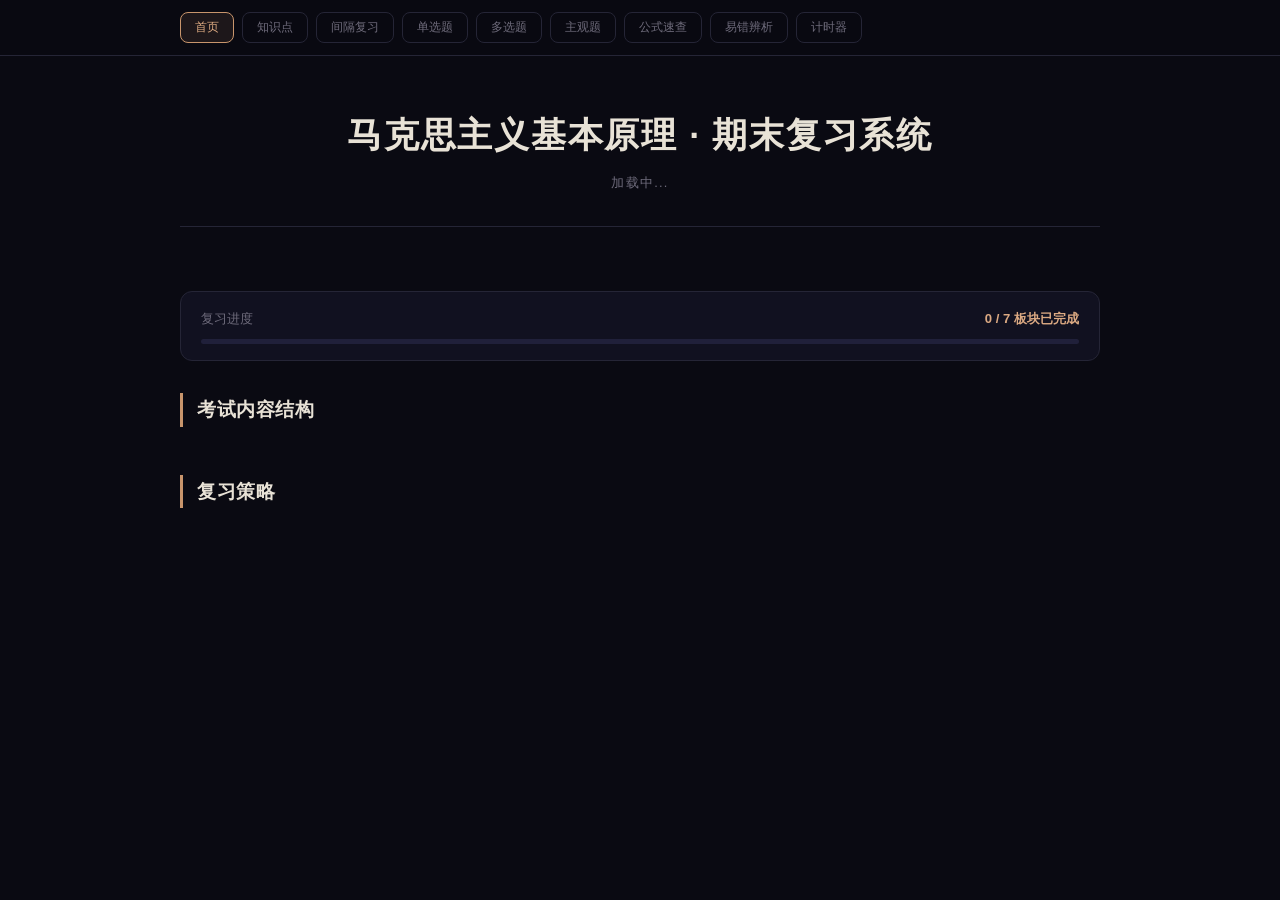
==== commit 311e9c2d: "refactor: first-principles reconstruction" ====
--- a/index.html
+++ b/index.html
@@ -4,149 +4,15 @@
 <meta charset="UTF-8">
 <meta name="viewport" content="width=device-width, initial-scale=1.0">
 <title>马克思主义基本原理 · 期末复习系统</title>
-<style>
-*,*::before,*::after{margin:0;padding:0;box-sizing:border-box}
-:root{
-  --bg:#0a0a12;--surface:#111120;--surface2:#181830;--surface3:#20203a;
-  --accent:#c8956c;--accent2:#dba982;--accent-glow:rgba(200,149,108,.1);
-  --text:#e8e2d6;--muted:#6e6b7b;--success:#6abf8a;--danger:#c86c6c;--info:#6c8fc8;
-  --border:#252536;--radius:12px;
-}
-html{scroll-behavior:smooth}
-body{background:var(--bg);color:var(--text);font-family:'Segoe UI','Microsoft YaHei',sans-serif;line-height:1.75;min-height:100vh}
-.container{max-width:960px;margin:0 auto;padding:0 20px}
-
-/* Nav */
-.top-nav{position:sticky;top:0;z-index:100;background:rgba(10,10,18,.92);backdrop-filter:blur(12px);border-bottom:1px solid var(--border);padding:12px 0}
-.nav-inner{max-width:960px;margin:0 auto;padding:0 20px;display:flex;gap:8px;overflow-x:auto;scrollbar-width:none}
-.nav-inner::-webkit-scrollbar{display:none}
-.nav-btn{font-size:.78rem;padding:6px 14px;border:1px solid var(--border);border-radius:8px;background:transparent;color:var(--muted);cursor:pointer;white-space:nowrap;transition:all .2s}
-.nav-btn:hover,.nav-btn.active{border-color:var(--accent);color:var(--accent2);background:var(--accent-glow)}
-
-/* Header */
-header{padding:48px 0 32px;text-align:center;border-bottom:1px solid var(--border);margin-bottom:32px}
-header h1{font-size:clamp(1.5rem,4vw,2.2rem);font-weight:700;letter-spacing:.05em;margin-bottom:6px}
-header .sub{font-size:.8rem;color:var(--muted);letter-spacing:.1em}
-
-/* Stats */
-.stats{display:grid;grid-template-columns:repeat(auto-fit,minmax(120px,1fr));gap:12px;margin-bottom:32px}
-.stat-card{background:var(--surface);border:1px solid var(--border);border-radius:var(--radius);padding:16px;text-align:center;transition:border-color .3s}
-.stat-card:hover{border-color:var(--accent)}
-.stat-val{font-size:1.6rem;font-weight:700;color:var(--accent2)}
-.stat-label{font-size:.72rem;color:var(--muted);margin-top:2px}
-
-/* Sections */
-.section{display:none;margin-bottom:40px}
-.section.active{display:block}
-.section-title{font-size:1.2rem;font-weight:600;margin:32px 0 16px;padding-left:14px;border-left:3px solid var(--accent);letter-spacing:.03em}
-
-/* Progress */
-.progress-wrap{background:var(--surface);border:1px solid var(--border);border-radius:var(--radius);padding:16px 20px;margin-bottom:32px}
-.progress-header{display:flex;justify-content:space-between;align-items:center;margin-bottom:8px;font-size:.82rem;color:var(--muted)}
-.progress-header strong{color:var(--accent2)}
-.progress-bar{height:5px;background:var(--surface3);border-radius:3px;overflow:hidden}
-.progress-fill{height:100%;background:linear-gradient(90deg,var(--accent),var(--accent2));border-radius:3px;transition:width .6s ease}
-
-/* Knowledge Cards */
-.kp-card{background:var(--surface);border:1px solid var(--border);border-radius:var(--radius);margin-bottom:12px;overflow:hidden;transition:border-color .3s}
-.kp-card:hover{border-color:rgba(200,149,108,.3)}
-.kp-head{display:flex;align-items:center;gap:12px;padding:14px 20px;cursor:pointer;user-select:none}
-.kp-num{font-size:.72rem;color:var(--muted);background:var(--surface2);border:1px solid var(--border);width:30px;height:30px;border-radius:8px;display:flex;align-items:center;justify-content:center;flex-shrink:0}
-.kp-info{flex:1}
-.kp-name{font-size:.95rem;font-weight:600}
-.kp-meta{font-size:.72rem;color:var(--muted);margin-top:2px}
-.kp-arrow{font-size:1.1rem;color:var(--muted);transition:transform .3s;flex-shrink:0}
-.kp-card.open .kp-arrow{transform:rotate(90deg)}
-.kp-body{max-height:0;overflow:hidden;transition:max-height .4s ease}
-.kp-card.open .kp-body{max-height:4000px}
-.kp-body-inner{padding:0 20px 16px}
-.kp-body .divider{border:none;border-top:1px solid var(--border);margin:8px 0}
-.kp-list{list-style:none;padding:0}
-.kp-list li{position:relative;padding:4px 0 4px 18px;font-size:.85rem;line-height:1.7}
-.kp-list li::before{content:'';position:absolute;left:0;top:12px;width:5px;height:5px;border-radius:50%;background:var(--accent)}
-.kp-list li strong{color:var(--accent2);font-weight:500}
-
-/* Quiz */
-.quiz-q{background:var(--surface);border:1px solid var(--border);border-radius:var(--radius);padding:20px;margin-bottom:12px}
-.quiz-q-text{font-size:.9rem;margin-bottom:12px;line-height:1.8}
-.q-tag{display:inline-block;font-size:.68rem;background:var(--surface2);border:1px solid var(--border);padding:1px 8px;border-radius:4px;margin-right:6px;color:var(--muted)}
-.quiz-opts{list-style:none;padding:0}
-.quiz-opts li{padding:8px 14px;margin-bottom:6px;border:1px solid var(--border);border-radius:8px;cursor:pointer;font-size:.85rem;transition:all .2s;display:flex;gap:8px;align-items:baseline}
-.quiz-opts li:hover{border-color:var(--accent);background:var(--accent-glow)}
-.quiz-opts li .opt-letter{font-size:.72rem;color:var(--muted);width:18px;flex-shrink:0}
-.quiz-opts li.correct{border-color:var(--success);background:rgba(106,191,138,.1);color:var(--success)}
-.quiz-opts li.wrong{border-color:var(--danger);background:rgba(200,108,108,.08);color:var(--danger)}
-.quiz-opts li.show-answer{border-color:var(--success);background:rgba(106,191,138,.06)}
-.quiz-opts li.disabled{pointer-events:none;opacity:.5}
-.quiz-explain{display:none;margin-top:10px;padding:10px 14px;background:var(--surface2);border-radius:8px;font-size:.8rem;color:var(--muted);line-height:1.7}
-.quiz-explain.show{display:block}
-.quiz-score{text-align:center;padding:20px;font-size:1.05rem;color:var(--accent2);display:none}
-.quiz-score.show{display:block}
-
-/* Multi-select */
-.quiz-opts.multi li{position:relative}
-.quiz-opts.multi li::after{content:'';position:absolute;right:12px;top:50%;transform:translateY(-50%);width:16px;height:16px;border:2px solid var(--border);border-radius:4px;transition:all .2s}
-.quiz-opts.multi li.selected::after{border-color:var(--accent);background:var(--accent)}
-.quiz-opts.multi li.correct::after{border-color:var(--success);background:var(--success)}
-.quiz-opts.multi li.wrong::after{border-color:var(--danger);background:var(--danger)}
-.multi-submit{font-size:.82rem;padding:8px 20px;border:1px solid var(--border);border-radius:8px;background:var(--surface2);color:var(--text);cursor:pointer;margin-top:8px;transition:all .2s}
-.multi-submit:hover{border-color:var(--accent);background:var(--accent-glow)}
-
-/* Subjective */
-.subj-card{background:var(--surface);border:1px solid var(--border);border-radius:var(--radius);margin-bottom:12px;overflow:hidden}
-.subj-head{display:flex;align-items:center;gap:12px;padding:14px 20px;cursor:pointer;user-select:none}
-.subj-num{font-size:.72rem;color:var(--muted);background:var(--surface2);border:1px solid var(--border);width:30px;height:30px;border-radius:8px;display:flex;align-items:center;justify-content:center;flex-shrink:0}
-.subj-q{flex:1;font-size:.92rem;font-weight:500}
-.subj-arrow{font-size:1.1rem;color:var(--muted);transition:transform .3s;flex-shrink:0}
-.subj-card.open .subj-arrow{transform:rotate(90deg)}
-.subj-body{max-height:0;overflow:hidden;transition:max-height .5s ease}
-.subj-card.open .subj-body{max-height:3000px}
-.subj-body-inner{padding:0 20px 16px;font-size:.85rem;line-height:1.9;color:var(--text)}
-.subj-body-inner p{margin-bottom:8px}
-.subj-body-inner strong{color:var(--accent2)}
-
-/* Timer */
-.timer-section{background:var(--surface);border:1px solid var(--border);border-radius:var(--radius);padding:24px;text-align:center;margin-bottom:32px}
-.timer-display{font-size:clamp(2rem,7vw,3.5rem);font-weight:300;color:var(--accent2);margin:16px 0;letter-spacing:.06em;font-family:monospace}
-.timer-btns{display:flex;gap:10px;justify-content:center;flex-wrap:wrap}
-.timer-btns button,.preset-btns button{font-size:.82rem;padding:8px 22px;border:1px solid var(--border);border-radius:8px;background:var(--surface2);color:var(--text);cursor:pointer;transition:all .2s}
-.timer-btns button:hover,.preset-btns button:hover{border-color:var(--accent);background:var(--accent-glow)}
-.preset-btns{display:flex;gap:6px;justify-content:center;margin-top:12px;flex-wrap:wrap}
-.preset-btns button{font-size:.72rem;padding:5px 14px;color:var(--muted)}
-
-/* Formula */
-.formula-box{background:var(--surface);border:1px solid var(--border);border-radius:var(--radius);padding:20px;margin-bottom:16px}
-.formula-title{font-size:.9rem;font-weight:600;color:var(--accent2);margin-bottom:10px}
-.formula-item{font-size:.85rem;padding:4px 0;font-family:monospace;color:var(--text)}
-.formula-item span{color:var(--muted)}
-
-/* Error analysis */
-.error-card{background:var(--surface);border:1px solid var(--border);border-radius:var(--radius);padding:16px 20px;margin-bottom:10px}
-.error-title{font-size:.88rem;font-weight:600;color:var(--danger);margin-bottom:6px}
-.error-body{font-size:.82rem;line-height:1.8;color:var(--muted)}
-
-/* Filter */
-.filter-bar{display:flex;gap:6px;flex-wrap:wrap;margin-bottom:16px}
-.filter-btn{font-size:.72rem;padding:5px 12px;border:1px solid var(--border);border-radius:6px;background:transparent;color:var(--muted);cursor:pointer;transition:all .2s}
-.filter-btn:hover,.filter-btn.active{border-color:var(--accent);color:var(--accent2);background:var(--accent-glow)}
-
-/* Responsive */
-@media(max-width:600px){
-  .container{padding:0 14px}
-  header{padding:32px 0 24px}
-  .kp-head,.subj-head{padding:12px 14px;gap:8px}
-  .kp-body-inner,.subj-body-inner{padding:0 14px 12px}
-  .quiz-q{padding:14px}
-}
-</style>
+<link rel="stylesheet" href="styles.css">
 </head>
 <body>
 
-<!-- Nav -->
 <div class="top-nav">
   <div class="nav-inner">
     <button class="nav-btn active" onclick="showSection('home')">首页</button>
     <button class="nav-btn" onclick="showSection('kp')">知识点</button>
+    <button class="nav-btn" onclick="showSection('sr')">间隔复习</button>
     <button class="nav-btn" onclick="showSection('single')">单选题</button>
     <button class="nav-btn" onclick="showSection('multi')">多选题</button>
     <button class="nav-btn" onclick="showSection('subj')">主观题</button>
@@ -158,746 +24,609 @@
 
 <div class="container">
 
-<!-- ═══ HOME ═══ -->
+<!-- HOME -->
 <div class="section active" id="sec-home">
 <header>
   <h1>马克思主义基本原理 · 期末复习系统</h1>
-  <div class="sub">120 单选 + 45 多选 + 15 主观题 + 知识点速查</div>
+  <div class="sub" id="homeSub">加载中...</div>
 </header>
-
-<div class="stats">
-  <div class="stat-card"><div class="stat-val">40h</div><div class="stat-label">建议总时长</div></div>
-  <div class="stat-card"><div class="stat-val">7</div><div class="stat-label">知识板块</div></div>
-  <div class="stat-card"><div class="stat-val">120</div><div class="stat-label">单选题</div></div>
-  <div class="stat-card"><div class="stat-val">45</div><div class="stat-label">多选题</div></div>
-  <div class="stat-card"><div class="stat-val">15</div><div class="stat-label">主观题</div></div>
-</div>
-
+<div class="stats" id="homeStats"></div>
 <div class="progress-wrap">
   <div class="progress-header">
     <span>复习进度</span>
     <strong id="progressText">0 / 7 板块已完成</strong>
   </div>
-  <div class="progress-bar"><div class="progress-fill" id="progressFill" style="width:0%"></div></div>
-</div>
-
+  <div class="progress-bar"><div class="progress-fill" id="progressFill" style="width:0%"></div>
+  </div>
+</div>
 <h2 class="section-title">考试内容结构</h2>
-<table style="width:100%;font-size:.82rem;border-collapse:collapse;margin-bottom:24px">
-<tr style="border-bottom:1px solid var(--border);color:var(--muted)">
-  <td style="padding:8px">板块</td><td style="padding:8px">占比</td><td style="padding:8px">建议时长</td><td style="padding:8px">难度</td>
-</tr>
-<tr style="border-bottom:1px solid var(--border)"><td style="padding:8px">绪论与哲学基础</td><td style="padding:8px">~6%</td><td style="padding:8px">2.5h</td><td style="padding:8px">★★☆</td></tr>
-<tr style="border-bottom:1px solid var(--border)"><td style="padding:8px">唯物论</td><td style="padding:8px">~7%</td><td style="padding:8px">2.5h</td><td style="padding:8px">★★★</td></tr>
-<tr style="border-bottom:1px solid var(--border)"><td style="padding:8px">唯物辩证法</td><td style="padding:8px">~17%</td><td style="padding:8px">6.5h</td><td style="padding:8px">★★★★</td></tr>
-<tr style="border-bottom:1px solid var(--border)"><td style="padding:8px">认识论</td><td style="padding:8px">~17%</td><td style="padding:8px">6.5h</td><td style="padding:8px">★★★★</td></tr>
-<tr style="border-bottom:1px solid var(--border)"><td style="padding:8px">唯物史观</td><td style="padding:8px">~14%</td><td style="padding:8px">5h</td><td style="padding:8px">★★★</td></tr>
-<tr style="border-bottom:1px solid var(--border)"><td style="padding:8px;font-weight:600;color:var(--accent2)">政治经济学</td><td style="padding:8px;font-weight:600;color:var(--accent2)">~30%</td><td style="padding:8px;font-weight:600;color:var(--accent2)">11h</td><td style="padding:8px;font-weight:600;color:var(--accent2)">★★★★★</td></tr>
-<tr><td style="padding:8px">科学社会主义</td><td style="padding:8px">~7%</td><td style="padding:8px">2.5h</td><td style="padding:8px">★★☆</td></tr>
-</table>
-
+<table class="exam-table" id="examTable"></table>
 <h2 class="section-title">复习策略</h2>
-<div style="font-size:.85rem;line-height:1.9;color:var(--muted)">
-  <p><strong style="color:var(--accent2)">1.</strong> 先理解后记忆：每个板块先读懂原理，再做真题巩固，最后背主观题</p>
-  <p><strong style="color:var(--accent2)">2.</strong> 重点投入辩证法和认识论：合计占34%，主观题高度集中（6/15道）</p>
-  <p><strong style="color:var(--accent2)">3.</strong> 政治经济学必须会算：剩余价值率、利润率、资本有机构成的计算题反复练</p>
-  <p><strong style="color:var(--accent2)">4.</strong> 主观题用"关键词+展开"法：先记要点关键词，再用自己的话展开</p>
-  <p><strong style="color:var(--accent2)">5.</strong> 最后做完整模拟：检验时间分配，查漏补缺</p>
-</div>
-</div>
-
-<!-- ═══ KNOWLEDGE POINTS ═══ -->
+<div class="strategy-box" id="strategyBox"></div>
+</div>
+
+<!-- KNOWLEDGE POINTS -->
 <div class="section" id="sec-kp">
 <h2 class="section-title">七大板块核心知识点</h2>
-
-<!-- Topic 1 -->
-<div class="kp-card" data-id="1">
-  <div class="kp-head" onclick="toggleKP(this)">
-    <div class="kp-num">01</div>
-    <div class="kp-info"><div class="kp-name">绪论与哲学基础</div><div class="kp-meta">2.5h · ~6% · ★★☆</div></div>
-    <div class="kp-arrow">›</div>
-  </div>
-  <div class="kp-body"><div class="kp-body-inner"><hr class="divider">
-    <ul class="kp-list">
-      <li><strong>哲学</strong> = 系统化理论化的世界观和方法论</li>
-      <li><strong>哲学基本问题</strong>：思维和存在的关系（第一性 + 同一性）</li>
-      <li>唯物主义三形态：朴素 → 机械（形而上学） → 辩证唯物主义</li>
-      <li>唯心主义两形态：主观唯心（感觉、心灵）；客观唯心（神、绝对精神）</li>
-      <li>马克思主义<strong>最直接</strong>理论来源：<strong>德国古典哲学</strong></li>
-      <li>三大直接来源：德国古典哲学 + 英国古典政治经济学 + 英法空想社会主义</li>
-      <li>首次系统阐述历史唯物主义：<strong>《德意志意识形态》</strong></li>
-      <li>中国化最新成果：<strong>习近平新时代中国特色社会主义思想</strong></li>
-      <li>鲜明特征：科学性、革命性、实践性、人民性、发展性</li>
-    </ul>
-  </div></div>
-</div>
-
-<!-- Topic 2 -->
-<div class="kp-card" data-id="2">
-  <div class="kp-head" onclick="toggleKP(this)">
-    <div class="kp-num">02</div>
-    <div class="kp-info"><div class="kp-name">唯物论</div><div class="kp-meta">2.5h · ~7% · ★★★</div></div>
-    <div class="kp-arrow">›</div>
-  </div>
-  <div class="kp-body"><div class="kp-body-inner"><hr class="divider">
-    <ul class="kp-list">
-      <li>物质<strong>唯一特性</strong>：客观实在性</li>
-      <li>物质<strong>根本属性</strong>：运动</li>
-      <li>物质与运动<strong>不可分割</strong>：没有无物质的运动，也没有无运动的物质</li>
-      <li>运动绝对无条件；静止相对有条件 — 动中有静，静中有动</li>
-      <li>时间一维性（不可逆）；空间三维性</li>
-      <li>意识 = 人脑机能 + 客观世界的<strong>主观映象</strong></li>
-      <li>意识形式主观、内容客观</li>
-      <li>物质决定意识，意识对物质有<strong>能动反作用</strong></li>
-      <li>一切从实际出发是想问题办事情的出发点</li>
-      <li>规律 = 事物本质的、必然的、稳定的联系</li>
-      <li>设想没有运动的物质 → 形而上学唯物主义</li>
-    </ul>
-  </div></div>
-</div>
-
-<!-- Topic 3 -->
-<div class="kp-card" data-id="3">
-  <div class="kp-head" onclick="toggleKP(this)">
-    <div class="kp-num">03</div>
-    <div class="kp-info"><div class="kp-name">唯物辩证法</div><div class="kp-meta">6.5h · ~17% · ★★★★</div></div>
-    <div class="kp-arrow">›</div>
-  </div>
-  <div class="kp-body"><div class="kp-body-inner"><hr class="divider">
-    <ul class="kp-list">
-      <li>总特征：<strong>联系</strong>和<strong>发展</strong></li>
-      <li>联系：普遍性、客观性、多样性、条件性</li>
-      <li>发展的实质 = 旧事物灭亡、新事物产生</li>
-      <li><strong>对立统一规律</strong>（核心和实质）→ 揭示发展的动力和源泉</li>
-      <li>矛盾 = 同一性 + 斗争性的统一</li>
-      <li>同一性：相互依存、相互贯通（一定条件下相互转化）</li>
-      <li>斗争性：相互排斥、相互对立</li>
-      <li>矛盾普遍性：无处不在无时不有；特殊性：各有特点</li>
-      <li>普遍性与特殊性 = 共性与个性的统一</li>
-      <li>主要矛盾与次要矛盾；矛盾主要方面与次要方面</li>
-      <li><strong>质量互变规律</strong> → 揭示发展的形式和状态</li>
-      <li>量变是质变的必要准备；质变是量变的必然结果；坚持适度原则</li>
-      <li><strong>否定之否定规律</strong> → 揭示发展的方向和道路</li>
-      <li>辩证否定 = 自我否定 = 扬弃（既批判又继承）</li>
-      <li>发展方向：前进的、上升的；道路：曲折的、迂回的</li>
-      <li>五对范畴：内容与形式、本质与现象、原因与结果、必然与偶然、现实与可能</li>
-    </ul>
-  </div></div>
-</div>
-
-<!-- Topic 4 -->
-<div class="kp-card" data-id="4">
-  <div class="kp-head" onclick="toggleKP(this)">
-    <div class="kp-num">04</div>
-    <div class="kp-info"><div class="kp-name">认识论</div><div class="kp-meta">6.5h · ~17% · ★★★★</div></div>
-    <div class="kp-arrow">›</div>
-  </div>
-  <div class="kp-body"><div class="kp-body-inner"><hr class="divider">
-    <ul class="kp-list">
-      <li>实践 = 认识的<strong>来源、动力、目的、检验标准</strong></li>
-      <li>马克思主义认识论 = <strong>能动的反映论</strong></li>
-      <li>实践基本形式：物质生产实践（最基本）、社会政治实践、科学文化实践</li>
-      <li>感性认识：感觉→知觉→表象（直接性、形象性）</li>
-      <li>理性认识：概念→判断→推理（间接性、抽象性）</li>
-      <li>感性是理性的基础，理性是感性的深化；相互渗透</li>
-      <li>认识过程两次飞跃：实践→认识；认识→实践</li>
-      <li>完整认识过程：实践→认识→实践</li>
-      <li>真理 = 对客观事物及其规律的<strong>正确认识</strong></li>
-      <li>真理客观性 → 反对"有用即真理"（主观真理论）</li>
-      <li>真理绝对性与相对性的统一</li>
-      <li><strong>实践是检验真理的唯一标准</strong>（真理本性 + 实践特点）</li>
-      <li>实践高于认识：因为实践具有<strong>直接现实性</strong></li>
-      <li>认识本质 = 实践基础上主体对客体的<strong>能动反映</strong></li>
-    </ul>
-  </div></div>
-</div>
-
-<!-- Topic 5 -->
-<div class="kp-card" data-id="5">
-  <div class="kp-head" onclick="toggleKP(this)">
-    <div class="kp-num">05</div>
-    <div class="kp-info"><div class="kp-name">唯物史观</div><div class="kp-meta">5h · ~14% · ★★★</div></div>
-    <div class="kp-arrow">›</div>
-  </div>
-  <div class="kp-body"><div class="kp-body-inner"><hr class="divider">
-    <ul class="kp-list">
-      <li>社会历史观基本问题：<strong>社会存在 vs 社会意识</strong></li>
-      <li>社会存在 = 社会物质生活条件总和（生产方式是决定力量）</li>
-      <li>区分经济时代依据：<strong>生产工具</strong></li>
-      <li>生产力 = 人与自然的关系；核心要素：劳动者</li>
-      <li>生产关系 = 人与人的关系；基础和决定性因素：<strong>生产资料所有制</strong></li>
-      <li>两对社会基本矛盾：① 生产力↔生产关系 ② 经济基础↔上层建筑</li>
-      <li>上层建筑的性质取决于它所服务的经济基础的性质</li>
-      <li>国家政权 = 政治上层建筑</li>
-      <li>社会意识<strong>相对独立性</strong>：不同步性 + 历史继承性 + 能动反作用（最突出表现）</li>
-      <li>人民群众 = 历史创造者（物质财富 + 精神财富 + 社会变革）</li>
-      <li>人类历史发展总趋势：前进的、上升的</li>
-      <li>改革 = 社会主义制度的<strong>自我完善和发展</strong></li>
-    </ul>
-  </div></div>
-</div>
-
-<!-- Topic 6 -->
-<div class="kp-card" data-id="6">
-  <div class="kp-head" onclick="toggleKP(this)">
-    <div class="kp-num">06</div>
-    <div class="kp-info"><div class="kp-name">政治经济学</div><div class="kp-meta">11h · ~30% · ★★★★★</div></div>
-    <div class="kp-arrow">›</div>
-  </div>
-  <div class="kp-body"><div class="kp-body-inner"><hr class="divider">
-    <p style="color:var(--accent2);font-weight:600;margin-bottom:8px">劳动价值论</p>
-    <ul class="kp-list">
-      <li><strong>商品二因素</strong>：使用价值（自然属性）+ 价值（社会属性）</li>
-      <li><strong>劳动二重性</strong>：具体劳动→创造使用价值；抽象劳动→形成价值（"枢纽"理论）</li>
-      <li>价值量 = <strong>社会必要劳动时间</strong>决定</li>
-      <li>劳动生产率↑ → 数量↑ 单位价值量↓（反比）</li>
-      <li>货币本质：<strong>固定充当一般等价物</strong></li>
-      <li>货币职能：价值尺度（观念货币）、流通手段（现实货币）、贮藏手段、支付手段、世界货币</li>
-      <li>价值规律：价格围绕价值上下波动</li>
-      <li>基本矛盾：私人劳动 vs 社会劳动</li>
-    </ul>
-    <p style="color:var(--accent2);font-weight:600;margin:12px 0 8px">剩余价值论</p>
-    <ul class="kp-list">
-      <li>货币→资本前提：<strong>劳动力成为商品</strong></li>
-      <li>不变资本 c（生产资料，转移价值）vs 可变资本 v（劳动力，创造剩余价值）</li>
-      <li>剩余价值 m 来源于<strong>可变资本</strong></li>
-      <li>m′ = m/v（剥削程度）；利润率 = m/(c+v) &lt; m′</li>
-      <li>绝对剩余价值：延长工时/提高强度；相对：缩短必要劳动时间</li>
-      <li>工资 = <strong>劳动力价值或价格的转化形式</strong>（不是全部劳动报酬）</li>
-      <li>利润 = 剩余价值的转化形式（m看作全部预付资本的产物）</li>
-      <li>资本积累唯一源泉：剩余价值</li>
-      <li>资本有机构成 c:v 趋势：<strong>不断上升</strong></li>
-      <li>资本循环三阶段：购买→生产→售卖</li>
-    </ul>
-    <p style="color:var(--accent2);font-weight:600;margin:12px 0 8px">垄断资本主义</p>
-    <ul class="kp-list">
-      <li>集中→垄断；垄断没有消除竞争，反而更激烈更复杂</li>
-      <li>垄断价格 = 成本价格 + 平均利润 + 垄断利润</li>
-      <li>国家垄断资本主义 = 国家政权 + 私人垄断资本</li>
-      <li>资本主义基本矛盾：生产社会化 vs 生产资料私人占有</li>
-    </ul>
-  </div></div>
-</div>
-
-<!-- Topic 7 -->
-<div class="kp-card" data-id="7">
-  <div class="kp-head" onclick="toggleKP(this)">
-    <div class="kp-num">07</div>
-    <div class="kp-info"><div class="kp-name">科学社会主义</div><div class="kp-meta">2.5h · ~7% · ★★☆</div></div>
-    <div class="kp-arrow">›</div>
-  </div>
-  <div class="kp-body"><div class="kp-body-inner"><hr class="divider">
-    <ul class="kp-list">
-      <li>科学社会主义诞生标志：<strong>《共产党宣言》发表</strong></li>
-      <li>两大理论基石：<strong>唯物史观 + 剩余价值理论</strong></li>
-      <li>无产阶级革命根本原因：生产力发展水平</li>
-      <li>共产主义 = 科学理论 + 社会制度 + 现实运动（不是渺茫幻想）</li>
-      <li>共产主义特征：物质极大丰富 / 按需分配 / 人的全面发展 / 公有制</li>
-      <li>初级阶段基本经济制度：公有制为主体 + 多种所有制共同发展</li>
-      <li>初级阶段分配制度：按劳分配为主体 + 多种分配方式并存</li>
-      <li>按劳分配存在于<strong>公有制经济</strong>中，存在事实上的不平等</li>
-      <li>科学社会主义一般原则不是一成不变的教条</li>
-    </ul>
-  </div></div>
-</div>
-
-<!-- Checkbox for progress -->
+<div id="kpArea"></div>
 <div style="margin-top:20px">
   <p style="font-size:.82rem;color:var(--muted);margin-bottom:10px">勾选已完成的板块：</p>
   <div id="topicChecks" style="display:flex;gap:8px;flex-wrap:wrap"></div>
 </div>
 </div>
 
-<!-- ═══ SINGLE CHOICE ═══ -->
+<!-- SPACED REPETITION -->
+<div class="section" id="sec-sr">
+<h2 class="section-title">间隔复习</h2>
+<div class="sr-panel" id="srPanel"></div>
+<div id="srCard"></div>
+</div>
+
+<!-- SINGLE CHOICE -->
 <div class="section" id="sec-single">
-<h2 class="section-title">单选题 120 道</h2>
-<div class="filter-bar">
-  <button class="filter-btn active" onclick="filterSingle('all',this)">全部</button>
-  <button class="filter-btn" onclick="filterSingle('绪论',this)">绪论</button>
-  <button class="filter-btn" onclick="filterSingle('唯物论',this)">唯物论</button>
-  <button class="filter-btn" onclick="filterSingle('辩证法',this)">辩证法</button>
-  <button class="filter-btn" onclick="filterSingle('认识论',this)">认识论</button>
-  <button class="filter-btn" onclick="filterSingle('唯物史观',this)">唯物史观</button>
-  <button class="filter-btn" onclick="filterSingle('政经',this)">政经</button>
-  <button class="filter-btn" onclick="filterSingle('科社',this)">科社</button>
-  <button class="filter-btn" onclick="filterSingle('wrong',this)">错题</button>
-</div>
+<h2 class="section-title" id="singleTitle">单选题</h2>
+<div class="filter-bar" id="singleFilters"></div>
 <div id="singleQuizArea"></div>
 <div class="quiz-score" id="singleScore"></div>
 <button onclick="initSingleQuiz()" style="display:block;margin:0 auto 32px;font-size:.82rem;padding:8px 22px;border:1px solid var(--border);border-radius:8px;background:var(--surface2);color:var(--text);cursor:pointer">重新测验</button>
 </div>
 
-<!-- ═══ MULTI CHOICE ═══ -->
+<!-- MULTI CHOICE -->
 <div class="section" id="sec-multi">
-<h2 class="section-title">多选题 45 道</h2>
-<div class="filter-bar">
-  <button class="filter-btn active" onclick="filterMulti('all',this)">全部</button>
-  <button class="filter-btn" onclick="filterMulti('绪论',this)">绪论</button>
-  <button class="filter-btn" onclick="filterMulti('唯物论',this)">唯物论</button>
-  <button class="filter-btn" onclick="filterMulti('辩证法',this)">辩证法</button>
-  <button class="filter-btn" onclick="filterMulti('认识论',this)">认识论</button>
-  <button class="filter-btn" onclick="filterMulti('唯物史观',this)">唯物史观</button>
-  <button class="filter-btn" onclick="filterMulti('政经',this)">政经</button>
-  <button class="filter-btn" onclick="filterMulti('科社',this)">科社</button>
-  <button class="filter-btn" onclick="filterMulti('wrong',this)">错题</button>
-</div>
+<h2 class="section-title" id="multiTitle">多选题</h2>
+<div class="filter-bar" id="multiFilters"></div>
 <div id="multiQuizArea"></div>
 <div class="quiz-score" id="multiScore"></div>
 <button onclick="initMultiQuiz()" style="display:block;margin:0 auto 32px;font-size:.82rem;padding:8px 22px;border:1px solid var(--border);border-radius:8px;background:var(--surface2);color:var(--text);cursor:pointer">重新测验</button>
 </div>
 
-<!-- ═══ SUBJECTIVE ═══ -->
+<!-- SUBJECTIVE -->
 <div class="section" id="sec-subj">
-<h2 class="section-title">主观题 15 道标准答案</h2>
+<h2 class="section-title" id="subjTitle">主观题</h2>
 <div id="subjArea"></div>
 </div>
 
-<!-- ═══ FORMULA ═══ -->
+<!-- FORMULA -->
 <div class="section" id="sec-formula">
 <h2 class="section-title">政治经济学公式速查</h2>
-
-<div class="formula-box">
-  <div class="formula-title">核心公式</div>
-  <div class="formula-item">剩余价值率 m′ = <strong>m / v</strong> <span>→ 反映剥削程度</span></div>
-  <div class="formula-item">利润率 = <strong>m / (c + v)</strong> <span>→ 利润率 &lt; 剩余价值率</span></div>
-  <div class="formula-item">资本有机构成 = <strong>c : v</strong> <span>→ 趋势不断上升</span></div>
-  <div class="formula-item">年剩余价值量 = <strong>m × 周转次数</strong></div>
-  <div class="formula-item">年剩余价值率 = <strong>m′ × 周转次数</strong></div>
-  <div class="formula-item">商品价值 = <strong>c + v + m</strong></div>
-  <div class="formula-item">成本价格 = <strong>c + v</strong></div>
-  <div class="formula-item">垄断价格 = <strong>成本价格 + 平均利润 + 垄断利润</strong></div>
-</div>
-
-<div class="formula-box">
-  <div class="formula-title">计算题解题步骤</div>
-  <div style="font-size:.85rem;line-height:1.9">
-    <p><strong style="color:var(--accent2)">例1：</strong>投资100万，c:v=4:1，m′=100%，年周转4次</p>
-    <p style="padding-left:16px">v = 100÷5 = 20万；m = 20×100% = 20万；年m = 20×4 = 80万；年m′ = 100%×4 = 400%</p>
-    <p style="margin-top:8px"><strong style="color:var(--accent2)">例2：</strong>投资100万，每次利润15万，c:v=4:1</p>
-    <p style="padding-left:16px">v = 20万；利润=m=15万；m′ = 15/20 = 75%</p>
-  </div>
-</div>
-
-<div class="formula-box">
-  <div class="formula-title">关键区分</div>
-  <div style="font-size:.85rem;line-height:1.9">
-    <p><strong style="color:var(--accent2)">不变资本 vs 可变资本</strong>：c转移价值，v创造剩余价值</p>
-    <p><strong style="color:var(--accent2)">固定资本 vs 流动资本</strong>：厂房设备机器=固定资本+不变资本；原材料=流动资本+不变资本</p>
-    <p><strong style="color:var(--accent2)">绝对 vs 相对剩余价值</strong>：绝对=延长工时；相对=缩短必要劳动时间</p>
-    <p><strong style="color:var(--accent2)">价值尺度 vs 流通手段</strong>：价值尺度=观念货币；流通手段=一手交钱一手交货</p>
-    <p><strong style="color:var(--accent2)">流通手段 vs 支付手段</strong>：流通=当面购买；支付=延期支付（工资、租金、税款）</p>
-  </div>
-</div>
-</div>
-
-<!-- ═══ ERROR ANALYSIS ═══ -->
+<div id="formulaArea"></div>
+</div>
+
+<!-- ERROR ANALYSIS -->
 <div class="section" id="sec-error">
 <h2 class="section-title">高频易错题辨析</h2>
-
-<div class="error-card">
-  <div class="error-title">"人不能两次踏入同一条河流" vs "人一次也不能踏入"</div>
-  <div class="error-body">前者 = <strong>辩证法</strong>（强调运动变化）；后者 = <strong>诡辩论</strong>（否认相对静止）。关键区别：是否承认相对静止。</div>
-</div>
-
-<div class="error-card">
-  <div class="error-title">反映论的适用范围</div>
-  <div class="error-body"><strong>所有唯物主义</strong>都坚持反映论（朴素、机械、辩证唯物主义），唯心主义不坚持反映论。不要误选"辩证唯物主义"或"机械唯物主义"。</div>
-</div>
-
-<div class="error-card">
-  <div class="error-title">实践为什么高于认识？</div>
-  <div class="error-body">因为实践具有<strong>"直接现实性"</strong>（= 客观实在性），能把观念的东西变为现实。不要混淆为"普遍有效性"或"主体能动性"。</div>
-</div>
-
-<div class="error-card">
-  <div class="error-title">流通手段 vs 支付手段</div>
-  <div class="error-body"><strong>流通手段</strong> = 一手交钱一手交货（当面购买）；<strong>支付手段</strong> = 延期支付（工资、租金、税款、还债）。题干出现"一周后付款""缴纳税款""发放工资"→ 支付手段。</div>
-</div>
-
-<div class="error-card">
-  <div class="error-title">劳动生产率与价值量</div>
-  <div class="error-body">劳动生产率提高 → 商品数量↑，<strong>单位商品价值量↓</strong>（反比关系）。同一劳动时间内创造的价值总量不变。</div>
-</div>
-
-<div class="error-card">
-  <div class="error-title">私有制商品经济基本矛盾</div>
-  <div class="error-body">= <strong>私人劳动与社会劳动的矛盾</strong>，不是"使用价值与价值的矛盾"，也不是"具体劳动与抽象劳动的矛盾"。</div>
-</div>
-
-<div class="error-card">
-  <div class="error-title">利润率 vs 剩余价值率</div>
-  <div class="error-body">利润率 = m/(c+v)，剩余价值率 = m/v。因为 c > 0，所以 <strong>利润率永远小于剩余价值率</strong>。</div>
-</div>
-
-<div class="error-card">
-  <div class="error-title">社会意识相对独立性</div>
-  <div class="error-body">"经济上落后的国家在哲学上仍然能够演奏第一提琴" → 说明社会意识与社会存在发展的<strong>不完全同步性</strong>，即社会意识具有相对独立性。不是说上层建筑反作用。</div>
-</div>
-
-<div class="error-card">
-  <div class="error-title">"要富口袋，先富脑袋"</div>
-  <div class="error-body">说明精神力量可以变成物质力量（意识的能动反作用），<strong>不是</strong>说精神第一性或精神代替物质。</div>
-</div>
-
-<div class="error-card">
-  <div class="error-title">改革的性质</div>
-  <div class="error-body">社会主义改革 = 社会主义制度的<strong>自我完善和自我发展</strong>，不是改变基本制度，不是改变经济运行形式。</div>
-</div>
-</div>
-
-<!-- ═══ TIMER ═══ -->
+<div id="errorArea"></div>
+</div>
+
+<!-- TIMER -->
 <div class="section" id="sec-timer">
 <h2 class="section-title">专注计时器</h2>
 <div class="timer-section">
   <div style="font-size:.78rem;color:var(--muted)">POMODORO TIMER</div>
   <div class="timer-display" id="timerDisplay">25:00</div>
   <div class="timer-btns">
-    <button id="btnStart" onclick="startTimer()">开始</button>
-    <button id="btnPause" onclick="pauseTimer()" style="display:none">暂停</button>
-    <button onclick="resetTimer()">重置</button>
+    <button id="btnStart" onclick="timer.start()">开始</button>
+    <button id="btnPause" onclick="timer.pause()" style="display:none">暂停</button>
+    <button onclick="timer.reset()">重置</button>
   </div>
   <div class="preset-btns">
-    <button onclick="setTime(5)">5 min</button>
-    <button onclick="setTime(15)">15 min</button>
-    <button onclick="setTime(25)">25 min</button>
-    <button onclick="setTime(45)">45 min</button>
-    <button onclick="setTime(60)">60 min</button>
-    <button onclick="setTime(90)">90 min</button>
+    <button onclick="timer.set(5)">5 min</button>
+    <button onclick="timer.set(15)">15 min</button>
+    <button onclick="timer.set(25)">25 min</button>
+    <button onclick="timer.set(45)">45 min</button>
+    <button onclick="timer.set(60)">60 min</button>
+    <button onclick="timer.set(90)">90 min</button>
   </div>
 </div>
 </div>
 
-</div><!-- /container -->
+</div>
 
 <script>
-/* ═══ Navigation ═══ */
-function showSection(id){
-  document.querySelectorAll('.section').forEach(s=>s.classList.remove('active'));
-  document.getElementById('sec-'+id).classList.add('active');
-  document.querySelectorAll('.nav-btn').forEach(b=>b.classList.remove('active'));
+/* ═══ STORAGE ═══ */
+const ls = {
+  get(k, d) { try { return JSON.parse(localStorage.getItem(k)) || d } catch { return d } },
+  set(k, v) { try { localStorage.setItem(k, JSON.stringify(v)) } catch {} }
+};
+
+/* ═══ DATA LOADER ═══ */
+let D = null;
+async function loadData() {
+  const resp = await fetch('data.json');
+  D = await resp.json();
+  initApp();
+}
+
+/* ═══ NAVIGATION ═══ */
+function showSection(id) {
+  document.querySelectorAll('.section').forEach(s => s.classList.remove('active'));
+  document.getElementById('sec-' + id).classList.add('active');
+  document.querySelectorAll('.nav-btn').forEach(b => b.classList.remove('active'));
   event.target.classList.add('active');
-  window.scrollTo(0,0);
-}
-
-/* ═══ Knowledge Points ═══ */
-function toggleKP(head){head.closest('.kp-card').classList.toggle('open');}
-
-/* Progress */
-const TOTAL=7;
-function lsGet(k,d){try{return JSON.parse(localStorage.getItem(k))||d}catch(e){return d}}
-function lsSet(k,v){try{localStorage.setItem(k,JSON.stringify(v))}catch(e){}}
-let done=lsGet('mayuan_done2',{});
-function updateProgress(){
-  const n=Object.keys(done).length;
-  document.getElementById('progressText').textContent=n+' / '+TOTAL+' 板块已完成';
-  document.getElementById('progressFill').style.width=(n/TOTAL*100)+'%';
-  lsSet('mayuan_done2',done);
-}
-function initChecks(){
-  const c=document.getElementById('topicChecks');
-  for(let i=1;i<=TOTAL;i++){
-    const b=document.createElement('button');
-    b.className='filter-btn'+(done[i]?' active':'');
-    b.textContent='板块'+i;
-    b.onclick=()=>{if(done[i])delete done[i];else done[i]=true;b.classList.toggle('active');updateProgress();};
-    c.appendChild(b);
+  window.scrollTo(0, 0);
+  if (id === 'sr') renderSR();
+}
+
+/* ═══ SPACED REPETITION (SM-2 simplified) ═══ */
+const SR_KEY = 'mayuan_sr_v1';
+
+function getSRData() { return ls.get(SR_KEY, {}); }
+function saveSRData(d) { ls.set(SR_KEY, d); }
+
+function srInitCard(id) {
+  return { id, interval: 0, repetition: 0, efactor: 2.5, dueDate: Date.now(), status: 'new' };
+}
+
+function srReview(card, quality) {
+  // quality: 1=again, 3=good, 5=easy
+  if (quality < 3) {
+    card.repetition = 0;
+    card.interval = 1;
+    card.status = 'learning';
+  } else {
+    if (card.repetition === 0) card.interval = 1;
+    else if (card.repetition === 1) card.interval = 3;
+    else card.interval = Math.round(card.interval * card.efactor);
+    card.repetition++;
+    card.status = card.repetition >= 3 ? 'review' : 'learning';
+  }
+  card.efactor = Math.max(1.3, card.efactor + (0.1 - (5 - quality) * (0.08 + (5 - quality) * 0.02)));
+  card.dueDate = Date.now() + card.interval * 86400000;
+  return card;
+}
+
+function getSRStats() {
+  const data = getSRData();
+  const now = Date.now();
+  const stats = { new: 0, learning: 0, review: 0, overdue: 0, total: 0 };
+  const totalQ = D ? D.single.length + D.multi.length : 0;
+  for (let i = 0; i < totalQ; i++) {
+    const key = i < D.single.length ? 's' + i : 'm' + (i - D.single.length);
+    const card = data[key];
+    if (!card || card.status === 'new') stats.new++;
+    else if (card.dueDate <= now) { stats.overdue++; stats.learning++; }
+    else if (card.status === 'learning') stats.learning++;
+    else stats.review++;
+    stats.total++;
+  }
+  return stats;
+}
+
+function getNextReviewCard() {
+  const data = getSRData();
+  const now = Date.now();
+  let earliest = null;
+  let earliestKey = null;
+  const totalQ = D.single.length + D.multi.length;
+  for (let i = 0; i < totalQ; i++) {
+    const key = i < D.single.length ? 's' + i : 'm' + (i - D.single.length);
+    const card = data[key];
+    if (!card || card.status === 'new') {
+      if (!earliest) { earliest = srInitCard(key); earliestKey = key; }
+      break;
+    }
+    if (card.dueDate <= now && (!earliest || card.dueDate < earliest.dueDate)) {
+      earliest = card; earliestKey = key;
+    }
+  }
+  return earliest ? { key: earliestKey, card: earliest } : null;
+}
+
+let currentSRCard = null;
+
+function renderSR() {
+  const stats = getSRStats();
+  const panel = document.getElementById('srPanel');
+  panel.innerHTML = `
+    <h3>学习统计</h3>
+    <div class="sr-stats">
+      <span><span class="sr-dot new"></span> 新题 ${stats.new}</span>
+      <span><span class="sr-dot learning"></span> 学习中 ${stats.learning}</span>
+      <span><span class="sr-dot review"></span> 已掌握 ${stats.review}</span>
+      <span><span class="sr-dot overdue"></span> 待复习 ${stats.overdue}</span>
+    </div>`;
+
+  const next = getNextReviewCard();
+  const cardArea = document.getElementById('srCard');
+
+  if (!next) {
+    cardArea.innerHTML = '<div class="sr-panel"><p style="color:var(--success);text-align:center">所有题目已复习完毕！</p></div>';
+    currentSRCard = null;
+    return;
+  }
+
+  currentSRCard = next;
+  const isSingle = next.key.startsWith('s');
+  const idx = parseInt(next.key.substring(1));
+  const q = isSingle ? D.single[idx] : D.multi[idx];
+  const letters = isSingle ? ['A','B','C','D'] : ['A','B','C','D','E'];
+
+  let html = `<div class="quiz-q">
+    <div class="quiz-q-text">
+      <span class="q-tag">${q.tag}</span>
+      <span class="sr-badge ${next.card.status}">${next.card.status === 'new' ? '新' : next.card.status === 'learning' ? '学习' : '复习'}</span>
+      ${isSingle ? '单选' : '多选'} #${idx + 1}. ${q.q}
+    </div>`;
+
+  if (isSingle) {
+    html += `<ul class="quiz-opts" id="srOpts">`;
+    q.opts.forEach((o, j) => {
+      html += `<li onclick="srPickSingle(this,${j})"><span class="opt-letter">${letters[j]}.</span>${o}</li>`;
+    });
+    html += `</ul><div class="quiz-explain" id="srExplain">${q.explain || ''}</div>`;
+  } else {
+    html += `<ul class="quiz-opts multi" id="srOpts">`;
+    q.opts.forEach((o, j) => {
+      html += `<li onclick="if(!this.classList.contains('disabled'))this.classList.toggle('selected')"><span class="opt-letter">${letters[j]}.</span>${o}</li>`;
+    });
+    html += `</ul><button class="multi-submit" onclick="srSubmitMulti()">提交答案</button><div class="quiz-explain" id="srExplain">${q.explain || ''}</div>`;
+  }
+
+  html += `<div class="sr-rate-btns" id="srRateBtns" style="display:none">
+    <button data-quality="1" onclick="srRate(1)">忘记了</button>
+    <button data-quality="3" onclick="srRate(3)">记住了</button>
+    <button data-quality="5" onclick="srRate(5)">很简单</button>
+  </div></div>`;
+
+  cardArea.innerHTML = html;
+}
+
+function srPickSingle(li, oi) {
+  if (!currentSRCard) return;
+  const ul = document.getElementById('srOpts');
+  if (ul.dataset.answered) return;
+  ul.dataset.answered = '1';
+  const isSingle = currentSRCard.key.startsWith('s');
+  const idx = parseInt(currentSRCard.key.substring(1));
+  const q = D.single[idx];
+  const all = ul.querySelectorAll('li');
+  all.forEach(l => l.classList.add('disabled'));
+  if (oi === q.ans) {
+    li.classList.add('correct');
+  } else {
+    li.classList.add('wrong');
+    all[q.ans].classList.add('show-answer');
+    all[q.ans].classList.remove('disabled');
+  }
+  document.getElementById('srExplain').classList.add('show');
+  document.getElementById('srRateBtns').style.display = 'flex';
+}
+
+function srSubmitMulti() {
+  if (!currentSRCard) return;
+  const ul = document.getElementById('srOpts');
+  if (ul.dataset.answered) return;
+  const idx = parseInt(currentSRCard.key.substring(1));
+  const q = D.multi[idx];
+  const all = ul.querySelectorAll('li');
+  const selected = [];
+  all.forEach((l, j) => { if (l.classList.contains('selected')) selected.push(j); });
+  ul.dataset.answered = '1';
+  all.forEach(l => l.classList.add('disabled'));
+  const correct = q.ans.slice().sort().join(',') === selected.slice().sort().join(',');
+  all.forEach((l, j) => {
+    if (q.ans.includes(j) && selected.includes(j)) l.classList.add('correct');
+    else if (q.ans.includes(j)) l.classList.add('show-answer');
+    else if (selected.includes(j)) l.classList.add('wrong');
+  });
+  document.getElementById('srExplain').classList.add('show');
+  document.getElementById('srRateBtns').style.display = 'flex';
+}
+
+function srRate(quality) {
+  if (!currentSRCard) return;
+  const data = getSRData();
+  let card = data[currentSRCard.key] || srInitCard(currentSRCard.key);
+  card = srReview(card, quality);
+  data[currentSRCard.key] = card;
+  saveSRData(data);
+  renderSR();
+}
+
+/* ═══ HOME ═══ */
+function renderHome() {
+  document.getElementById('homeSub').textContent = `${D.single.length} 单选 + ${D.multi.length} 多选 + ${D.subj.length} 主观题 + 知识点速查`;
+
+  const statsHtml = [
+    { val: D.stats.suggestedHours + 'h', label: '建议总时长' },
+    { val: D.totalTopics, label: '知识板块' },
+    { val: D.single.length, label: '单选题' },
+    { val: D.multi.length, label: '多选题' },
+    { val: D.subj.length, label: '主观题' }
+  ].map(s => `<div class="stat-card"><div class="stat-val">${s.val}</div><div class="stat-label">${s.label}</div></div>`).join('');
+  document.getElementById('homeStats').innerHTML = statsHtml;
+
+  let tableHtml = '<tr style="color:var(--muted)"><td>板块</td><td>占比</td><td>建议时长</td><td>难度</td></tr>';
+  D.topics.forEach(t => {
+    const bold = t.id === 6 ? 'font-weight:600;color:var(--accent2)' : '';
+    tableHtml += `<tr><td style="${bold}">${t.name}</td><td style="${bold}">${t.pct}</td><td style="${bold}">${t.hours}h</td><td style="${bold}">${t.difficulty}</td></tr>`;
+  });
+  document.getElementById('examTable').innerHTML = tableHtml;
+
+  const strategies = [
+    '先理解后记忆：每个板块先读懂原理，再做真题巩固，最后背主观题',
+    '重点投入辩证法和认识论：合计占34%，主观题高度集中（6/15道）',
+    '政治经济学必须会算：剩余价值率、利润率、资本有机构成的计算题反复练',
+    '主观题用"关键词+展开"法：先记要点关键词，再用自己的话展开',
+    '最后做完整模拟：检验时间分配，查漏补缺'
+  ];
+  document.getElementById('strategyBox').innerHTML = strategies.map((s, i) =>
+    `<p><strong>${i + 1}.</strong> ${s}</p>`
+  ).join('');
+}
+
+/* ═══ KNOWLEDGE POINTS ═══ */
+function renderKP() {
+  const area = document.getElementById('kpArea');
+  area.innerHTML = D.knowledge.map((k, i) => {
+    const topic = D.topics.find(t => t.id === k.topic);
+    const items = k.sections
+      ? k.sections.map(s => `<p style="color:var(--accent2);font-weight:600;margin:12px 0 8px">${s.name}</p><ul class="kp-list">${s.items.map(it => `<li><strong>${it.split('：')[0]}</strong>${it.includes('：') ? '：' + it.split('：').slice(1).join('：') : ''}</li>`).join('')}</ul>`).join('')
+      : `<ul class="kp-list">${k.items.map(it => {
+          const parts = it.split(/[：=]/);
+          return `<li>${parts.length > 1 ? `<strong>${parts[0]}</strong>${it.substring(parts[0].length)}` : it}</li>`;
+        }).join('')}</ul>`;
+
+    return `<div class="kp-card" data-id="${k.topic}">
+      <div class="kp-head" onclick="this.closest('.kp-card').classList.toggle('open')">
+        <div class="kp-num">${String(k.topic).padStart(2, '0')}</div>
+        <div class="kp-info"><div class="kp-name">${topic.name}</div><div class="kp-meta">${topic.hours}h · ${topic.pct} · ${topic.difficulty}</div></div>
+        <div class="kp-arrow">›</div>
+      </div>
+      <div class="kp-body"><div class="kp-body-inner"><hr class="divider">${items}</div></div>
+    </div>`;
+  }).join('');
+
+  const done = ls.get('mayuan_done2', {});
+  const checks = document.getElementById('topicChecks');
+  checks.innerHTML = '';
+  for (let i = 1; i <= D.totalTopics; i++) {
+    const b = document.createElement('button');
+    b.className = 'filter-btn' + (done[i] ? ' active' : '');
+    b.textContent = '板块' + i;
+    b.onclick = () => { if (done[i]) delete done[i]; else done[i] = true; b.classList.toggle('active'); updateProgress(); };
+    checks.appendChild(b);
   }
   updateProgress();
 }
-initChecks();
-
-/* ═══ SINGLE CHOICE DATA ═══ */
-const singleData=[
-  {q:"哲学是（）",opts:["知识的总汇", "辩证唯物主义和历史唯物主义", "世界观和方法论的理论体系", "科学的世界观和方法论"],ans:2,tag:"绪论",explain:"哲学是系统化理论化的世界观和方法论，但不一定是科学的（如唯心主义哲学）。"},
-  {q:"马克思主义哲学最直接的理论来源是()",opts:["古希腊罗马哲学", "德国古典哲学", "法国复辟时期历史思想", "文艺复兴运动"],ans:1,tag:"绪论",explain:"德国古典哲学（黑格尔辩证法+费尔巴哈唯物主义）是马克思主义哲学最直接的理论来源。"},
-  {q:"马克思和恩格斯首次系统阐述历史唯物主义基本观点的著作是()",opts:["《德意志意识形态》", "《神圣家族》", "《哲学的贫困》", "《共产党宣言》"],ans:0,tag:"绪论",explain:"《德意志意识形态》首次系统阐述了历史唯物主义。"},
-  {q:"马克思主义中国化时代化的最新成果（）",opts:["科学发展观", "社会主义荣辱观", "习近平新时代中国特色社会主义思想", "社会主义核心价值观"],ans:2,tag:"绪论",explain:"习近平新时代中国特色社会主义思想是马克思主义中国化时代化的最新成果。"},
-  {q:"世界观是（）",opts:["辩证思维的基本观点", "观察分析问题的根本方法", "对社会的根本看法", "人们对整个世界的总的看法和根本观点"],ans:3,tag:"绪论",explain:"世界观是人们对整个世界的总的看法和根本观点。"},
-  {q:"哲学的基本问题是（）",opts:["可知论和不可知论的关系问题", "唯物论和唯心论的关系问题", "思维和存在的关系问题", "理论和实践的关系问题"],ans:2,tag:"绪论",explain:"哲学基本问题是思维和存在的关系问题（第一性+同一性）。"},
-  {q:"火是万物本原的观点是属于（）",opts:["唯心主义观点", "机械唯物主义观点", "辩证唯物主义观点", "朴素唯物主义观点"],ans:3,tag:"唯物论",explain:"用某种具体物质形态（火）作为世界本原，属于朴素唯物主义。"},
-  {q:"物质的唯一特性是()",opts:["客观实在性", "可感知性", "具体性", "真实性"],ans:0,tag:"唯物论",explain:"物质的唯一特性是客观实在性。"},
-  {q:"柳宗元「自动自休，自峙自流」的哲理在于：",opts:["物质运动变化的根本原因在于其自身", "运动的主体是物质和精神", "'我'是万物运动变化的绝对主宰", "物质是运动的存在方式和根本属性"],ans:0,tag:"唯物论",explain:"强调运动是物质自身的运动，根本原因在于事物内部矛盾。"},
-  {q:"运动和物质的关系是（）",opts:["运动可以脱离物质", "物质和运动不可分割", "物质可以离开运动", "运动和物质时分时合"],ans:1,tag:"唯物论",explain:"物质和运动不可分割。"},
-  {q:"物质的根本属性是()",opts:["结构性", "层次性", "客观实在性", "运动"],ans:3,tag:"唯物论",explain:"物质唯一特性=客观实在性；根本属性=运动。注意区分。"},
-  {q:"设想没有运动的物质必然导致（）",opts:["主观唯心主义", "二元论", "形而上学唯物主义", "客观唯心主义"],ans:2,tag:"唯物论",explain:"设想没有运动的物质=形而上学唯物主义（否认运动）。"},
-  {q:"人的任何意识，都是对客观世界的（）",opts:["歪曲反映", "正确反映", "反映", "虚幻反映"],ans:2,tag:"唯物论",explain:"意识都是对客观世界的反映，但不一定是正确反映（可能是歪曲的）。"},
-  {q:"物质和意识的正确关系是（）",opts:["物质决定意识，意识不反映物质", "意识决定物质并反作用物质", "物质决定意识，意识对物质没有作用", "物质决定意识，意识对物质有能动反作用"],ans:3,tag:"唯物论",explain:"物质决定意识，意识对物质有能动反作用。"},
-  {q:"马克思主义认识论是（）",opts:["经验论", "能动的反映论", "不可知论", "先验论"],ans:1,tag:"认识论",explain:"马克思主义认识论是能动的反映论。"},
-  {q:"「哲学家们只是用不同的方式解释世界，问题在于改变世界」。这一观点是说()",opts:["实践无需认识指导", "实践是认识的本质", "认识的目的在于指导实践", "认识世界没有必要"],ans:2,tag:"认识论",explain:"强调认识的目的在于指导实践（改变世界）。"},
-  {q:"我们想问题办事情的出发点是（）",opts:["一切从群众意见出发", "一切从上级决定出发", "一切从实际出发", "一切从书本知识出发"],ans:2,tag:"唯物论",explain:"一切从实际出发是想问题办事情的出发点。"},
-  {q:"人与世界相互作用的中介是()",opts:["人类社会", "实践", "自然界", "精神"],ans:1,tag:"认识论",explain:"实践是人与世界相互作用的中介。"},
-  {q:"伽里略自由落体试验推翻亚里士多德观点说明()",opts:["科学理论对实践具有指导作用", "实践是认识的根本目的", "实践是检验认识正确与否的唯一标准", "只有理性认识才能把握事物的本质"],ans:2,tag:"认识论",explain:"实验推翻旧理论，说明实践是检验真理的唯一标准。"},
-  {q:"「要富口袋，先富脑袋」的哲学含义是：",opts:["精神的力量可以代替物质的力量", "先有精神后有物质", "精神是第一性的，物质是第二性的", "精神的力量可以变成物质的力量"],ans:3,tag:"认识论",explain:"意识的能动反作用，精神力量可以变成物质力量。"},
-  {q:"从意识和真理的形式上看，它是（）",opts:["客观的", "物质的", "主观的", "第一性的"],ans:2,tag:"认识论",explain:"意识和真理的形式是主观的，内容是客观的。"},
-  {q:"从意识和真理的内容上看，它是（）",opts:["客观的", "物质的", "主观的", "第一性的"],ans:0,tag:"认识论",explain:"形式主观，内容客观。"},
-  {q:"唯物辩证法认为发展的实质是（）",opts:["事物数量的增减", "事物的重复循环", "物体的位移", "旧事物灭亡新事物产生"],ans:3,tag:"辩证法",explain:"发展的实质=旧事物灭亡、新事物产生。"},
-  {q:"动中有静,静中有动说明（）",opts:["唯物和辩证的统一", "运动和静止的统一", "物质和运动的统一", "有限和无限的统一"],ans:1,tag:"辩证法",explain:"运动绝对，静止相对，动中有静静中有动=运动和静止的统一。"},
-  {q:"时间的一维性是指（）",opts:["可逆性", "无限性", "不可逆性", "间隔性"],ans:2,tag:"辩证法",explain:"时间一维性=不可逆性。"},
-  {q:"对待马克思主义的科学态度是（）",opts:["一切照办", "坚持和发展", "根本怀疑", "绝对信仰"],ans:1,tag:"绪论",explain:"对待马克思主义的科学态度是坚持和发展。"},
-  {q:"规律是（）",opts:["人们制定并必须遵守的规则", "经常出现的现象之间的联系", "事物本质的、必然的、稳定的联系", "事物之间的偶然联系"],ans:2,tag:"唯物论",explain:"规律=事物本质的、必然的、稳定的联系。"},
-  {q:"唯物辩证法所讲的矛盾是指（）",opts:["事物之间的斗争性", "人们在逻辑思维中所产生的矛盾", "矛盾双方既对立又统一", "事物之间的同一性"],ans:2,tag:"辩证法",explain:"矛盾=对立面的同一性和斗争性的统一。"},
-  {q:"唯物辩证法的总特征是()",opts:["联系和发展的观点", "有限和无限的观点", "共性和个性的观点", "对立统一的观点"],ans:0,tag:"辩证法",explain:"总特征=联系和发展。对立统一是核心和实质。"},
-  {q:"联系是指：()",opts:["事物之间和事物内部诸要素之间的相互影响、相互作用和相互制约", "对立面之间的同一性和斗争性的关系", "对一事物存在和发展发生作用和影响的各种因素的总和", "矛盾的普遍性与特殊性之间的关系"],ans:0,tag:"辩证法",explain:"联系=事物之间和事物内部诸要素之间的相互影响、相互作用和相互制约。"},
-  {q:"「钉子缺…国家灭」揭示的哲理是()",opts:["事物的本质通过现象表现出来", "事物是由量变引起质变", "事物是偶然性的堆积", "事物是普遍联系的"],ans:3,tag:"辩证法",explain:"歌谣揭示了事物是普遍联系的。"},
-  {q:"揭示事物发展的动力和源泉的是()",opts:["对立统一规律", "质量互变规律", "否定之否定规律", "前进性和曲折性相统一的规律"],ans:0,tag:"辩证法",explain:"对立统一→动力源泉；质量互变→形式状态；否定之否定→方向道路。"},
-  {q:"揭示事物发展的形式和状态的是()",opts:["对立统一规律", "质量互变规律", "否定之否定规律", "前进性和曲折性相统一的规律"],ans:1,tag:"辩证法",explain:""},
-  {q:"揭示事物发展的方向和道路的是()",opts:["对立统一规律", "质量互变规律", "否定之否定规律", "前进性和曲折性相统一的规律"],ans:2,tag:"辩证法",explain:""},
-  {q:"矛盾的普遍性是说（）",opts:["矛盾永远存在", "矛盾推动事物发展", "矛盾无处不在无时不有", "矛盾决定事物性质"],ans:2,tag:"辩证法",explain:"矛盾普遍性=无处不在无时不有。"},
-  {q:"唯物辩证法的实质和核心是（）",opts:["世界普遍联系规律", "否定之否定规律", "质量互变规律", "对立统一规律"],ans:3,tag:"辩证法",explain:"对立统一规律是唯物辩证法的实质和核心。"},
-  {q:"中国特色社会主义既坚持科学社会主义基本原则，又具有民族特色体现了（）",opts:["矛盾普遍性和特殊性的统一", "矛盾同一性和斗争的统一", "主要矛盾和次要矛盾的统一", "矛盾主要方面和次要方面的统一"],ans:0,tag:"辩证法",explain:"普遍性=科学社会主义基本原则；特殊性=民族特色和时代特色。"},
-  {q:"「人不能两次踏入同一条河流」是()",opts:["形而上学唯物主义观点", "唯心主义观点", "辩证法观点", "诡辩论观点"],ans:2,tag:"辩证法",explain:"强调运动变化=辩证法。"},
-  {q:"「人一次也不能踏入同一条河流」是()",opts:["形而上学唯物主义观点", "唯心主义观点", "辩证法观点", "诡辩论观点"],ans:3,tag:"辩证法",explain:"否认相对静止=诡辩论。"},
-  {q:"华罗庚「粉笔多长为好」从辩证法角度看要（）",opts:["注重量的积累", "保持事物质的稳定性", "坚持适度原则", "全面考虑事物属性的多样性"],ans:2,tag:"辩证法",explain:"优选问题=坚持适度原则。"},
-  {q:"90%×90%×…×90%≈59%蕴含的辩证法道理是（）",opts:["肯定中包含否定", "量变引起质变", "必然性通过偶然性开辟道路", "可能和现实是相互转化的"],ans:1,tag:"辩证法",explain:"每个环节打折扣→最终不及格=量变引起质变。"},
-  {q:"「居安思危」体现的哲学道理是：()",opts:["矛盾双方在一定条件下可以相互转化", "矛盾具有普遍性又具有特殊性", "内因和外因相结合推动事物发展", "事物发展是量变和质变的统一"],ans:0,tag:"辩证法",explain:"安与危可以相互转化。"},
-  {q:"马克思主义认识论首要的和基本的观点是（）",opts:["客观实在性观点", "反映论观点", "主体性观点", "实践的观点"],ans:3,tag:"认识论",explain:"实践的观点是马克思主义认识论首要的和基本的观点。"},
-  {q:"企业家「你们仅是知道，而我却做到了」说明实践高于理论认识，因为实践具有：()",opts:["客观规律性", "普遍有效性", "客观实在性", "主体能动性"],ans:2,tag:"认识论",explain:"实践具有直接现实性（=客观实在性），能把观念变为现实。"},
-  {q:"下列属于唯心主义主观真理论的是（）",opts:["有用的就是真理", "真理可以指导实践", "真理是有用的", "谬误不能指导实践"],ans:0,tag:"认识论",explain:"'有用就是真理'=主观真理论。"},
-  {q:"在认识论中坚持反映论原则的是（）",opts:["机械唯物主义", "辩证唯物主义", "所有唯物主义", "所有唯心主义"],ans:2,tag:"认识论",explain:"所有唯物主义都坚持反映论。"},
-  {q:"感觉、知觉、表象是（）",opts:["感性认识的三种形式", "理性认识的三种形式", "意识的三种形式", "反映论的三种形式"],ans:0,tag:"认识论",explain:"感性认识三形式=感觉、知觉、表象。"},
-  {q:"概念、判断、推理是()",opts:["意识形态的三种形式", "感性认识的三种形式", "理性认识的三种形式", "社会心理的三种形式"],ans:2,tag:"认识论",explain:"理性认识三形式=概念、判断、推理。"},
-  {q:"理性认识的特点是（）",opts:["直接性具体性", "形象性客观性", "间接性抽象性", "逻辑性辩证性"],ans:2,tag:"认识论",explain:"理性认识=间接性、抽象性。"},
-  {q:"感性认识的特点是（）",opts:["直接性形象性", "形象性客观性", "间接性抽象性", "逻辑性辩证性"],ans:0,tag:"认识论",explain:"感性认识=直接性、形象性。"},
-  {q:"实践成为检验真理唯一标准是由（）决定的",opts:["真理的主观性和实践的客观性所要求的", "真理的相对性和实践的决定性所预设的", "真理的属性和实践的功能所规定的", "真理的本性和实践的特点所决定的"],ans:3,tag:"认识论",explain:"由真理的本性和实践的特点所决定。"},
-  {q:"「对于没有音乐感的耳朵，最美的音乐也毫无意义」表明()",opts:["人的感觉能力决定认识的产生和发展", "人的认识是主体与客体相互作用的过程和结果", "事物因人的感觉而存在", "人的认识能力是由人的生理结构决定的"],ans:1,tag:"认识论",explain:"认识是主体与客体相互作用的过程和结果。"},
-  {q:"把人的认识看成消极地反映和接受外界对象属于()",opts:["主观唯心主义认识论", "客观唯心主义认识论", "旧唯物主义认识论", "马克思主义认识论"],ans:2,tag:"认识论",explain:"消极被动的反映=旧唯物主义（机械唯物主义）认识论。"},
-  {q:"认识的本质是（）",opts:["主体对客体的主观创造", "主体对客体的科学评价", "实践基础上主体对客体的能动反映", "主体对客体的自由选择"],ans:2,tag:"认识论",explain:"认识本质=实践基础上主体对客体的能动反映。"},
-  {q:"一个完整的认识过程是（）",opts:["个别—特殊—普遍", "感觉—知觉—表象", "概念—判断—推理", "实践—认识—实践"],ans:3,tag:"认识论",explain:"完整认识过程=实践→认识→实践。"},
-  {q:"能动的反映论是()",opts:["反映和创造的统一", "物质和精神的统一", "真理性和实践性的统一", "可知论和本体论的统一"],ans:0,tag:"认识论",explain:"能动的反映论=反映和创造的统一。"},
-  {q:"与「不入虎穴，焉得虎子」哲理一致的是()",opts:["天若有情天亦老，人间正道是沧桑", "近水楼台先得月，向阳花木易为春", "纸上得来终觉浅，绝知此事要躬行", "沉舟侧畔千帆过，病树前头万木春"],ans:2,tag:"认识论",explain:"两者都强调实践的重要性。"},
-  {q:"实践的最基本形式是()",opts:["物质生产实践", "改造社会的实践", "科学实验实践", "具有创造性的实践"],ans:0,tag:"认识论",explain:"物质生产实践是最基本的实践形式。"},
-  {q:"真理是指（）",opts:["不依赖于意识的客观存在", "对人有用的理论", "人们对客观事物及其规律的正确认识", "大多数人的意见"],ans:2,tag:"认识论",explain:"真理=对客观事物及其规律的正确认识。"},
-  {q:"《资本论》的「骨骼」系统是指（）",opts:["地理环境、人口因素和生产方式等社会物质生活条件", "与一定的生产力相适应的生产关系", "建立在一定经济基础之上的政治法律制度及设施", "由政治法律思想、道德、宗教、哲学等构成的社会意识形态"],ans:1,tag:"唯物史观",explain:"「骨骼」=生产关系（经济基础）。"},
-  {q:"生产力概念反映的是（）",opts:["人与自然间的关系", "人与劳动资料的关系", "人与劳动产品的关系", "人与社会间的关系"],ans:0,tag:"唯物史观",explain:"生产力=人与自然的关系。"},
-  {q:"社会存在是指（）",opts:["社会物质生活条件的总和", "生产力和生产关系的总和", "生产力各要素的总和", "生产关系各方面的总和"],ans:0,tag:"唯物史观",explain:"社会存在=社会物质生活条件的总和。"},
-  {q:"区分社会经济时代的客观依据是()",opts:["科学技术的进步", "社会财富的多寡", "生产资料所有制关系", "生产工具的进步"],ans:3,tag:"唯物史观",explain:"区分社会经济时代=生产工具。"},
-  {q:"在生产关系各方面中,基本的起决定作用的是（）",opts:["产品的分配形式", "生产资料所有制形式", "劳动者的分工形式", "商品的交换方式"],ans:1,tag:"唯物史观",explain:"生产关系基础和决定性因素=生产资料所有制。"},
-  {q:"在社会发展中起决定作用的因素是（）",opts:["地理环境的优劣", "人口增长的快慢", "物质生产方式", "社会风气的好坏"],ans:2,tag:"唯物史观",explain:"物质生产方式是社会发展的决定力量。"},
-  {q:"「经济上落后的国家在哲学上仍然能够演奏第一提琴」蕴含的哲理是（）",opts:["哲学是精神生活的构成部分", "上层建筑对经济基础具有反作用", "社会意识具有相对的独立性", "生产力是社会发展的决定力量"],ans:2,tag:"唯物史观",explain:"社会意识与社会存在发展不完全同步=社会意识的相对独立性。"},
-  {q:"国家政权属于()",opts:["社会物质生活条件", "政治上层建筑", "社会的经济基础", "剥削阶级意志的表现"],ans:1,tag:"唯物史观",explain:"国家政权=政治上层建筑。"},
-  {q:"社会主义社会的改革是()",opts:["改变社会主义的经济运行形式", "社会主义制度的自我完善和自我发展", "改变社会主义的基本经济制度", "改变社会主义的基本政治制度"],ans:1,tag:"唯物史观",explain:"改革=社会主义制度的自我完善和自我发展。"},
-  {q:"",opts:["人的本质是一切社会关系的总和的原理", "人民群众是历史的创造者的原理", "人民群众的活动受到社会历史条件制约的原理", "总体的人在总体的历史过程中的主体地位的原理"],ans:1,tag:"唯物史观",explain:"以人民为中心=人民群众是历史的创造者。"},
-  {q:"人类历史发展的总趋势是（）",opts:["前进的、上升的", "有时前进有时倒退", "有时进步有时后退", "周而复始循环"],ans:0,tag:"唯物史观",explain:"历史发展总趋势=前进的、上升的。"},
-  {q:"社会历史观的基本问题是（）",opts:["生产力和生产关系的关系问题", "社会规律和主观意识的关系问题", "社会存在和社会意识的关系问题", "自然和社会的关系问题"],ans:2,tag:"唯物史观",explain:"社会历史观基本问题=社会存在和社会意识的关系。"},
-  {q:"上层建筑对社会发展作用的性质取决于（）",opts:["国家政权的阶级属性", "社会生产力的发展水平", "它所服务的经济基础的性质", "社会意识的性质和发展水平"],ans:2,tag:"唯物史观",explain:"上层建筑性质取决于它所服务的经济基础的性质。"},
-  {q:"「手推磨产生封建主社会，蒸汽磨产生工业资本家社会」揭示了（）",opts:["科学技术是第一生产力", "社会形态的更替有其一定顺序性", "生产力状况决定生产关系的性质", "生产工具是衡量生产力水平的重要尺度"],ans:2,tag:"唯物史观",explain:"生产力状况决定生产关系的性质。"},
-  {q:"「在历史转折时期…做出正确选择，就可以大有作为」这一观点（）",opts:["简化了个人在历史中发挥作用的过程性", "否认了个人在历史中发挥作用的条件性", "承认社会历史发展过程是客观规律与人的自觉活动的统一", "是", "的观点"],ans:2,tag:"唯物史观",explain:"承认客观规律与人的自觉活动的统一。"},
-  {q:"车尔尼雪夫斯基的话蕴含的「社会真谛」是（）",opts:["矛盾是事物发展的源泉和动力", "事物发展的前途是光明的，道路是曲折的", "社会发展是在社会基本矛盾的不断解决中实现的", "无论遇到什么状况，历史总是按照自己的规律向前发展"],ans:1,tag:"唯物史观",explain:"穿过尘埃、泥泞、沼泽、丛林=道路曲折，但总在前进=前途光明道路曲折。"},
-  {q:"当前我国进行经济体制改革的客观依据是（）",opts:["人民的需要", "生产关系一定要适合生产力状况的规律", "自然规律", "阶级斗争规律"],ans:1,tag:"唯物史观",explain:"改革依据=生产关系一定要适合生产力状况的规律。"},
-  {q:"属于货币执行流通手段职能的是()",opts:["顾客用10元钱可购买5斤苹果", "顾客购买5斤苹果，一周后付款10元", "顾客用10元钱购买了5斤苹果", "顾客向水果店以每斤2元的价格预定5斤苹果"],ans:2,tag:"政经",explain:"流通手段=一手交钱一手交货。A是价值尺度（「可购买」=观念），B是支付手段（延期），D是预定。"},
-  {q:"分析资本主义生产过程是劳动过程和价值增殖过程的统一，关键是运用（）",opts:["商品二因素原理", "资本区分为不变资本和可变资本的原理", "资本区分为固定资本和流动资本的原理", "劳动二重性原理"],ans:3,tag:"政经",explain:"劳动二重性是理解政治经济学的枢纽。"},
-  {q:"「理解政治经济学的枢纽」理论是（）",opts:["价值规律理论", "商品二因素理论", "劳动二重性理论", "剩余价值理论"],ans:2,tag:"政经",explain:"劳动二重性理论=理解政治经济学的枢纽。"},
-  {q:"商品的二因素是（）",opts:["商品的价值和价格", "商品的交换和消费", "商品的使用价值和价值", "商品的质和量"],ans:2,tag:"政经",explain:"商品二因素=使用价值+价值。"},
-  {q:"具体劳动与抽象劳动的区别在于（）",opts:["具体劳动生产使用价值，抽象劳动形成价值", "具体劳动是简单劳动，抽象劳动是复杂劳动", "具体劳动是体力劳动，抽象劳动是脑力劳动", "具体劳动与抽象劳动是两个不同的劳动过程"],ans:0,tag:"政经",explain:"具体劳动→使用价值；抽象劳动→价值。"},
-  {q:"生产商品的劳动的二重性是（）",opts:["必要劳动和剩余劳动", "有酬劳动和无酬劳动", "简单劳动和复杂劳动", "具体劳动和抽象劳动"],ans:3,tag:"政经",explain:""},
-  {q:"价值的实体或质的规定是（）",opts:["社会必要劳动时间", "无差别的一般人类劳动", "商品", "价格"],ans:1,tag:"政经",explain:"价值实体=无差别的一般人类劳动（抽象劳动）。"},
-  {q:"绝对剩余价值和相对剩余价值都是依靠（）",opts:["降低工人的工资而获得", "增加剩余劳动时间而获得", "延长工人工作日而获得", "提高劳动生产率而获得"],ans:1,tag:"政经",explain:"两种方法的本质都是增加剩余劳动时间。"},
-  {q:"把生产资本分为不变资本和可变资本的依据是（）",opts:["在剩余价值生产中的不同作用", "在生产过程中不同的价值转移方式", "在生产过程中不同的实物存在方式", "在资本流通中的不同速度"],ans:0,tag:"政经",explain:"按在剩余价值生产中的不同作用划分。"},
-  {q:"在价值增殖过程中抽象劳动()",opts:["转移了劳动力价值，创造了剩余价值", "再生产出劳动力价值，创造了剩余价值", "转移了生产资料价值，创造了剩余价值", "转移了劳动力价值，创造了新的使用价值"],ans:1,tag:"政经",explain:"抽象劳动再生产出劳动力价值+创造剩余价值。"},
-  {q:"决定商品价值量的是（）",opts:["商品的价格", "商品的使用价值", "生产商品的社会必要劳动时间", "生产商品的个别劳动时间"],ans:2,tag:"政经",explain:"价值量=社会必要劳动时间决定。"},
-  {q:"劳动生产率提高，商品数量和单位商品价值量的变化是（）",opts:["商品数量减少，单位价值量不变", "商品数量减少，单位价值量增大", "商品数量增加，单位价值量不变", "商品数量增加，单位价值量减少"],ans:3,tag:"政经",explain:"劳动生产率↑→数量↑，单位价值量↓（反比）。"},
-  {q:"蔬菜价格普遍上涨的根本原因（）",opts:["蔬菜供不应求", "蔬菜价值在增大", "蔬菜运费增加", "蔬菜价格放开"],ans:1,tag:"政经",explain:"价格根本上由价值决定。干旱→投入更多劳动→价值增大→价格上涨。"},
-  {q:"企业向职工发放工资时，货币执行的职能是（）",opts:["支付手段", "贮藏手段", "流通手段", "价值尺度"],ans:0,tag:"政经",explain:"发放工资=延期支付=支付手段。"},
-  {q:"商品经济的基本规律是（）",opts:["剩余价值规律", "价值规律", "平均利润规律", "按劳分配规律"],ans:1,tag:"政经",explain:"商品经济基本规律=价值规律。"},
-  {q:"投资100万，c:v=4:1，m′=100%，年周转4次，年剩余价值量和年剩余价值率分别()",opts:["80万，100%", "80万，400%", "40万，100%", "40万，400%"],ans:1,tag:"政经",explain:"v=20万，m=20万，年m=20×4=80万，年m′=100%×4=400%。"},
-  {q:"价值规律在社会主义经济中仍然起作用的原因是（）",opts:["社会主义仍然存在商品生产", "它可以被人们认识和利用", "它是任何社会化大生产的共同规律", "它是人类社会的基本规律"],ans:0,tag:"政经",explain:"存在商品生产→价值规律仍起作用。"},
-  {q:"市场价格围绕价值上下波动是（）",opts:["价值规律的要求", "价值规律的表现形式", "价值规律的内容", "价值规律的作用"],ans:1,tag:"政经",explain:"价格围绕价值上下波动是价值规律的表现形式。"},
-  {q:"投资100万，每次利润15万，c:v=4:1，剩余价值率为()",opts:["125%", "100%", "75%", "50%"],ans:2,tag:"政经",explain:"v=20万，利润=m=15万，m′=15/20=75%。"},
-  {q:"商品生产者个别劳动时间高于社会必要劳动时间，则他在竞争中会处于（）",opts:["不利地位", "有利地位", "不盈不亏", "盈亏无法判断"],ans:0,tag:"政经",explain:"个别劳动时间高于社会必要劳动时间→不利地位。"},
-  {q:"资本主义社会的基本矛盾是（）",opts:["无产阶级和资产阶级的矛盾", "生产社会化和生产资料私人占有的矛盾", "劳动者和劳动资料的矛盾", "私人劳动和社会劳动的矛盾"],ans:1,tag:"政经",explain:"资本主义基本矛盾=生产社会化vs生产资料私人占有。注意：私有制商品经济基本矛盾=私人劳动vs社会劳动。"},
-  {q:"货币的本质是（）",opts:["有价值尺度职能", "有流通手段职能", "固定的充当一般等价物", "财富的代表"],ans:2,tag:"政经",explain:"货币本质=固定充当一般等价物。"},
-  {q:"货币变成资本的前提是（）",opts:["劳动力成为商品", "商品经济的存在", "资产阶级政权的建立", "剥削的存在"],ans:0,tag:"政经",explain:"货币→资本前提=劳动力成为商品。"},
-  {q:"剩余价值来源于（）",opts:["固定资本", "流动资本", "不变资本", "可变资本"],ans:3,tag:"政经",explain:"剩余价值来源于可变资本（劳动力）。"},
-  {q:"资本主义社会中工人的工资是（）",opts:["剩余价值的转化形式", "工人全部劳动报酬", "劳动价值或价格的转化形式", "劳动力价值或价格的转化形式"],ans:3,tag:"政经",explain:"工资=劳动力价值或价格的转化形式，不是全部劳动报酬。"},
-  {q:"下列叙述中正确的是（）",opts:["利润率大于剩余价值率", "利润率等于剩余价值率", "利润率小于剩余价值率", "两者大小关系不一定"],ans:2,tag:"政经",explain:"利润率=m/(c+v)，剩余价值率=m/v，因c>0，利润率小于剩余价值率。"},
-  {q:"资本家对工人的剥削程度反映于（）",opts:["c/v", "m/v", "m/c", "v/c"],ans:1,tag:"政经",explain:"剥削程度=剩余价值率=m/v。"},
-  {q:"工人工作日长度的最低界限必须大于（）",opts:["必要劳动时间", "剩余劳动时间", "每天8小时", "每周35小时"],ans:0,tag:"政经",explain:"工作日必须大于必要劳动时间，否则没有剩余价值。"},
-  {q:"以私有制为基础的商品经济的基本矛盾是（）",opts:["使用价值和价值之间的矛盾", "私人劳动和社会劳动之间的矛盾", "具体劳动和抽象劳动的矛盾", "脑力劳动和体力劳动的矛盾"],ans:1,tag:"政经",explain:"私有制商品经济基本矛盾=私人劳动vs社会劳动。"},
-  {q:"同一资本在同一时间内获得的利润和剩余价值在量上（）",opts:["利润小于剩余价值", "利润等于剩余价值", "利润大于剩余价值", "利润是剩余价值的倍加"],ans:1,tag:"政经",explain:"利润=剩余价值的转化形式，量上相等。"},
-  {q:"利润是（）",opts:["成本价格的转化形式", "剩余价值的转化形式", "绝对剩余价值的转化形式", "相对剩余价值的转化形式"],ans:1,tag:"政经",explain:"利润=剩余价值的转化形式。"},
-  {q:"剩余价值当作下列哪种资本的产物就转化为利润（）",opts:["全部不变资本", "全部可变资本", "全部预付资本", "全部流动资本"],ans:2,tag:"政经",explain:"当m看作全部预付资本的产物→转化为利润。"},
-  {q:"资本积累过程中，资本有机构成变化的总趋势是（）",opts:["不断下降", "基本不变", "不断上升", "时升时降"],ans:2,tag:"政经",explain:"资本有机构成c:v趋势=不断上升。"},
-  {q:"资本积累的唯一源泉是（）",opts:["剩余价值", "压低工资", "贱买贵卖", "省吃简用"],ans:0,tag:"政经",explain:"资本积累唯一源泉=剩余价值。"},
-  {q:"生产和资本集中发展到一定程度必然（）",opts:["导致竞争", "加剧矛盾", "产生垄断", "形成积累"],ans:2,tag:"政经",explain:"集中→垄断。"},
-  {q:"垄断价格是（）",opts:["生产成本+利润", "成本价格+平均利润+垄断利润", "生产成本+超额利润", "生产成本+平均利润"],ans:1,tag:"政经",explain:"垄断价格=成本价格+平均利润+垄断利润。"},
-  {q:"国家垄断资本主义是（）",opts:["国家政权与私人垄断资本相分离", "消除了生产无政府状态", "国家政权与私人垄断资本相结合", "解决了资本主义基本矛盾"],ans:2,tag:"政经",explain:"国家垄断资本主义=国家政权+私人垄断资本相结合。"},
-  {q:"科学社会主义诞生的标志是（）",opts:["十月革命的胜利", "《共产主义原理》的发表", "《共产党宣言》的发表", "《资本论》的发表"],ans:2,tag:"科社",explain:"1848年《共产党宣言》发表=科学社会主义诞生标志。"},
-  {q:"无产阶级革命的发生归根结底是由()决定的",opts:["生产关系的性质", "被统治阶级的意愿", "生产力发展水平", "统治阶级的倒行逆施"],ans:2,tag:"科社",explain:"无产阶级革命根本原因=生产力发展水平。"},
-  {q:"按劳分配方式存在于（）",opts:["个体经济", "私营经济", "公有制经济", "外资经济"],ans:2,tag:"科社",explain:"按劳分配存在于公有制经济中。"},
-  {q:"按劳分配是（）",opts:["存在着事实上的不平等", "最公平的", "最理想的", "没有历史进步性"],ans:0,tag:"科社",explain:"按劳分配存在事实上的不平等（因为劳动者能力不同）。"},
-  {q:"我国社会主义初级阶段在生产资料所有制方面的基本制度是（）",opts:["生产资料私有制", "单一的公有制", "多种所有制经济共同发展", "公有制为主体，多种所有制经济共同发展"],ans:3,tag:"科社",explain:"公有制为主体+多种所有制经济共同发展。"},
-  {q:"我国社会主义初级阶段的分配制度是（）",opts:["按劳分配", "按劳分配为主体，多种分配方式并存", "按需分配", "按权分配"],ans:1,tag:"科社",explain:""},
-  {q:"社会主义社会和共产主义社会都存在的经济关系是()",opts:["市场经济体制", "生产资料的社会公有制", "按劳分配", "按需分配"],ans:1,tag:"科社",explain:"两者都实行生产资料公有制。按劳分配是社会主义，按需分配是共产主义。"}
-];
-
-/* ═══ MULTI CHOICE DATA ═══ */
-const multiData=[
-  {q:"马克思主义中国化时代化的理论成果包括（）",opts:["毛泽东思想", "邓小平理论", "「三个代表」重要思想", "科学发展观", "习近平新时代中国特色社会主义思想"],ans:[0,1,2,3,4],tag:"绪论",explain:"ABCDE全选，这些都是马克思主义中国化时代化的理论成果。"},
-  {q:"属于哲学基本问题内容的是（）",opts:["物质和意识哪个是第一性的问题", "物质世界是否运动发展的问题", "物质世界可不可以认识的问题", "物质世界是否普遍联系的问题", "物质世界发展动力的问题"],ans:[0,2],tag:"绪论",explain:"哲学基本问题=第一性问题（A）+ 同一性问题（C，即可否认识）。"},
-  {q:"马克思主义物质观认为，物质是（）",opts:["标志着客观实在的哲学范畴", "不依赖人的感觉的客观实在", "各种具体物质形态的共性", "人的感觉的组合", "具体的物质形态"],ans:[0,1,2],tag:"唯物论",explain:"ABC正确。D是唯心主义，E混淆了物质和物质形态。"},
-  {q:"马克思主义产生的直接理论来源是()",opts:["德国古典哲学", "英国古典政治经济学", "英法空想社会主义", "法国启蒙思想", "古希腊罗马哲学"],ans:[0,1,2],tag:"绪论",explain:"三大直接来源=ABC。"},
-  {q:"虚拟现实技术构造的虚拟环境说明（）",opts:["物质世界不再具有客观实在性", "物质世界的存在形式具有多样性", "信息是独立于物质和意识的第三种存在状态", "人们可以通过实践创造出自然界原本不存在的现实状态", "虚拟实践是实践活动的派生形式"],ans:[1,3,4],tag:"唯物论",explain:"A否认客观实在性=唯心；C二元论错误。"},
-  {q:"头孢曲松钠配伍禁忌事例说明（）",opts:["认识是一个永远不能达到真理的过程", "认识是一个追求终极真理的过程", "认识是一个永无止境的发展过程", "认识是一个包含矛盾的辩证发展过程", "应该在普遍联系中客观地认识事物的性质和作用"],ans:[2,3,4],tag:"认识论",explain:"A不可知论错误；B终极真理错误。"},
-  {q:"在认识论中坚持反映论原则的是（）",opts:["辩证唯物主义", "二元论", "机械唯物主义", "所有唯心主义", "朴素唯物主义"],ans:[0,2,4],tag:"认识论",explain:"所有唯物主义都坚持反映论=ACE。二元论和唯心主义不坚持。"},
-  {q:"龙的形象「角似鹿、头似驼…」表明（）",opts:["观念的东西是移入人脑并在人脑中改造过的物质的东西", "一切观念都是现实的模仿", "虚幻的观念也是对事物本质的反映", "任何观念都可以从现实世界中找到其物质", "", "认识的本质是主体在实践基础上对客体的能动反映"],ans:[0,3,4],tag:"认识论",explain:"B过于绝对，C虚幻观念不反映本质。"},
-  {q:"「不积跬步，无以成千里」说明了（）",opts:["量变是质变的基础", "质变是量变的必然结果", "量变为质变准备了条件", "无量的积累，就能实现质变", "只有量的积累，才会有质的飞跃"],ans:[0,1,2,4],tag:"辩证法",explain:"D错误，「无量的积累就能实现质变」说法不对。"},
-  {q:"属于马克思主义与形而上学唯物主义分歧的有（）",opts:["世界是物质的还是精神", "思维和存在有没有同一性", "世界是联系发展的，还是孤立静止的", "意识有无能动作用", "社会存在决定社会意识，还是社会意识决定社会存在"],ans:[2,3,4],tag:"唯物论",explain:"AB是唯物vs唯心的分歧，不是马克思主义vs形而上学的分歧。"},
-  {q:"属于一切唯心主义共同的观点的是（）",opts:["主张意识第一性、物质第二性", "认为世界是不可认识的", "坚持从", "的认识路线", "认为物是感觉的复合", "认为神主宰世界"],ans:[0,2,3],tag:"绪论",explain:"B不可知论不是所有唯心主义都主张的；E只是客观唯心主义。"},
-  {q:"包含矛盾相互依存、相互转化思想的有（）",opts:["物极必反，相反相成", "乐极生悲，苦尽甘来", "祸兮福所倚，福兮祸所伏", "千里之堤，溃于蚁穴", "休戚与共，生死相依"],ans:[0,1,2,4],tag:"辩证法",explain:"D强调量变引起质变，不是矛盾依存转化。"},
-  {q:"符合意识能动性原理的是（）",opts:["信心比黄金更重要", "我们唯一恐惧的就是恐惧本身", "惟理想点亮生命的精彩", "事不必难，知难不难", "巧妇难做无米之炊"],ans:[0,1,2,3],tag:"唯物论",explain:"E强调物质决定意识，不是意识能动性。"},
-  {q:"表示时间一维性的有（）",opts:["机不可失，时不再来", "盛年不重来", "莫说年纪小，人生容易老", "莫说时候早，一去没处找", "失落黄金有分量，错过光阴无处寻"],ans:[0,1,2,3,4],tag:"唯物论",explain:"ABCDE全选，都表达了时间不可逆。"},
-  {q:"社会意识包括()",opts:["个体意识", "群体意识", "社会心理", "社会意识形式", "观念上层建筑"],ans:[0,1,2,3,4],tag:"唯物史观",explain:"ABCDE全选。"},
-  {q:"客观规律性与主观能动性的关系是（）",opts:["服从客观规律就是发挥主观能动性", "没有主观能动性就没有客观规律性", "发挥主观能动性才能认识利用规律", "发挥主观能动性是认识规律的必要条件", "尊重客观规律是发挥主观能动性的前提"],ans:[2,3,4],tag:"唯物论",explain:"A说法不准确；B唯心。"},
-  {q:"属于因果联系的有()",opts:["摩擦生热", "冬去春来", "电闪雷鸣", "勤学出智慧", "虚心使人进步，骄傲使人落后"],ans:[0,3,4],tag:"辩证法",explain:"BC是先后关系，不是因果关系。"},
-  {q:"联系和发展的基本环节包括（）",opts:["内容与形式", "本质与现象", "原因与结果", "必然与偶然", "现实与可能"],ans:[0,1,2,3,4],tag:"辩证法",explain:"五对范畴全选。"},
-  {q:"柿子园与喜鹊的事例启示是（）",opts:["事物之间有其固有的客观联系", "人们可以发现并利用规律来实现自己的目的", "人与自然的关系是相互利用的关系", "保持生态系统的平衡是人类生存发展的必要条件", "人与自然之间的关系是在实践基础上的物质交换关系"],ans:[0,1,3,4],tag:"辩证法",explain:"C「相互利用」说法不当，人与自然是实践基础上的物质交换关系。"},
-  {q:"「一个除了书本以外一无所知的纯粹学者，必然对书本也是无知的」还有（）",opts:["学而不思则罔，思而不学则殆", "纸上得来终觉浅，绝知此事要躬行", "知之为知之，不知为不知，是知也", "读有字的书，不如去读生活这本无字的大书", "尽信书，不如无书"],ans:[1,3,4],tag:"认识论",explain:"强调实践的重要性。A强调学思结合，C强调实事求是。"},
-  {q:"属于社会基本矛盾的有()",opts:["人和自然之间的矛盾", "生产力和生产关系之间的矛盾", "个人和社会之间的矛盾", "剥削阶级和被剥削阶级之间的矛盾", "经济基础和上层建筑之间的矛盾"],ans:[1,4],tag:"唯物史观",explain:"社会基本矛盾=生产力vs生产关系+经济基础vs上层建筑。"},
-  {q:"对货币的正确认识（）",opts:["货币是从商品中分离出来，固定地充当一般等价物的商品", "货币的本质是固定充当一般等价物", "货币和商品交换同时产生", "货币的基本职能是价值尺度和流通手段", "作为流通手段的货币可以是观念上的货币"],ans:[0,1,3],tag:"政经",explain:"C货币不与商品交换同时产生；E流通手段需要现实货币。"},
-  {q:"在资本主义制度下，资本是（）",opts:["在不断运动中增殖的价值", "能够带来剩余价值的价值", "一定的物品", "资本家剥削雇佣工人的一种剥削关系", "一定数量的货币"],ans:[0,1,3],tag:"政经",explain:"资本不是物，而是社会关系。"},
-  {q:"使用价值与价值的关系是（）",opts:["有使用价值不一定有价值", "有价值一定有使用价值", "没有使用价值一定没有价值", "没有价值可能有使用价值", "二者是对立统一的"],ans:[0,1,2,3,4],tag:"政经",explain:"ABCDE全选。"},
-  {q:"剩余价值是（）",opts:["由雇佣工人的剩余劳动时间所创造", "雇佣工人创造的超过劳动力价值的价值", "由雇佣工人的必要劳动时间所创造", "体现着商品经济的一般经济关系", "体现着资本家对雇佣工人的剥削关系"],ans:[0,1,4],tag:"政经",explain:"C错误（必要劳动时间创造劳动力价值）；D太笼统。"},
-  {q:"辩证唯物主义认识论认为，真理（）",opts:["具有主观性、因而称之为主观真理", "具有客观性、因而称之为客观真理", "具有绝对性，因为它是对客观事物的正确反映", "具有相对性，因为它有待于扩展和深化", "具有终极性，因而称之为终极真理"],ans:[1,2,3],tag:"认识论",explain:"A主观真理错误；E终极真理错误。"},
-  {q:"资本家获取绝对剩余价值的方法是（）",opts:["提高劳动生产率", "延长工作日", "改进生产技术", "提高劳动强度", "缩短必要劳动时间"],ans:[1,3],tag:"政经",explain:"绝对剩余价值=延长工作日(B)+提高劳动强度(D)。ACE是相对剩余价值方法。"},
-  {q:"关于真理标准问题，属于唯心主义观点的有（）",opts:["公说公有理，婆说婆有理", "多数人认为正确的就是真理", "有权人认为正确的就是真理", "能够满足需要的就是真理", "符合已有理论的就是真理"],ans:[0,1,2,3,4],tag:"认识论",explain:"ABCDE全选，都是唯心主义真理标准。"},
-  {q:"割裂感性认识和理性认识的辩证关系，会导致（）",opts:["经验论的错误", "唯理论的错误", "庸俗唯物论的错误", "实际工作中经验主义的错误", "实际工作中教条主义的错误"],ans:[0,1,3,4],tag:"认识论",explain:"割裂→经验论/唯理论→经验主义/教条主义。C与此无关。"},
-  {q:"认识的主体和客体之间的关系包括()",opts:["改造与被改造的实践关系", "反映与被反映的认识关系", "需要和满足需要的价值关系", "相互利用的关系", "第二性与第一性的关系"],ans:[0,1,2],tag:"认识论",explain:"主体客体关系=实践关系+认识关系+价值关系。"},
-  {q:"属于政治上层建筑的是()",opts:["军队", "哲学", "立法司法制度", "国家政权", "警察"],ans:[0,2,3,4],tag:"唯物史观",explain:"B哲学=观念上层建筑。"},
-  {q:"马克思「一个社会即使探索到本身运动的自然规律」表明（）",opts:["人类社会的发展是合规律性与合目的性的统一", "社会发展过程与自然界演变过程一样都是自觉的", "人的自觉选择在社会发展中具有重要作用", "人类总体历史进程是不可超越的", "社会发展是必然性和选择性的统一"],ans:[0,2,3,4],tag:"唯物史观",explain:"B错误，自然界演变是自发的。"},
-  {q:"属于唯物史观的历史创造者命题有()",opts:["人民群众是物质财富和精神财富的创造者", "人们自己创造自己的历史", "人们总是在既定的条件下创造历史", "群众创造历史的活动要受到一定社会历史条件的制约", "人人创造历史"],ans:[0,1,2,3],tag:"唯物史观",explain:"E「人人创造历史」=唯心史观。"},
-  {q:"价值和交换价值的相互关系是（）",opts:["交换价值是价值的基础", "价值是交换价值的基础", "交换价值是价值的表现形式", "价值是交换价值的表现形式", "交换价值是价值的货币表现"],ans:[1,2],tag:"政经",explain:"价值是交换价值的基础(B)，交换价值是价值的表现形式(C)。"},
-  {q:"属于货币执行支付手段职能的有()",opts:["购买商品房，合同约定房价30万元", "按购房合同约定，第二年付房款10万元", "缴纳房屋契税9000元", "在装饰材料市场现购材料5万元", "交付车库租金200元"],ans:[1,2,4],tag:"政经",explain:"支付手段=延期支付。A是约定价格（价值尺度），D是现购（流通手段）。"},
-  {q:"垄断和竞争的关系是（）",opts:["垄断是在竞争基础上产生的", "垄断没有也不可能消除竞争", "垄断与竞争并存", "垄断使竞争更激烈更复杂", "垄断的产生消除了竞争"],ans:[0,1,2,3],tag:"政经",explain:"E错误，垄断没有消除竞争。"},
-  {q:"价值、价格、供求三者之间的关系是（）",opts:["价格受供求关系影响，围绕价值上下波动", "价格受价值影响，随供求关系变化而变动", "价格由价值决定，反映价值并反映供求关系", "价格由价值决定，反映价值但不反映供求关系", "价格受价值决定,但不随供求关系变动"],ans:[0,1,2],tag:"政经",explain:"DE错误，价格确实受供求影响而变动。"},
-  {q:"资本主义制度下工人的工作日包括（）",opts:["具体劳动时间", "抽象劳动时间", "必要劳动时间", "剩余劳动时间", "个人劳动时间"],ans:[2,3],tag:"政经",explain:"工作日=必要劳动时间+剩余劳动时间。"},
-  {q:"既属于不变资本又属于固定资本的是()",opts:["厂房", "设备", "工资", "原材料", "机器"],ans:[0,1,4],tag:"政经",explain:"厂房、设备、机器=固定资本+不变资本。C工资=可变资本。D原材料=流动资本+不变资本。"},
-  {q:"产业资本循环经历的阶段是（）",opts:["分配阶段", "购买阶段", "生产阶段", "售卖阶段", "流通阶段"],ans:[1,2,3],tag:"政经",explain:"产业资本循环=购买→生产→售卖。"},
-  {q:"共产主义社会的基本特征是（）",opts:["物质财富极大丰富", "人的精神境界极大提高", "每个人自由而全面的发展", "社会关系高度和谐", "实行普遍的生产资料公有制"],ans:[0,1,2,3,4],tag:"科社",explain:"ABCDE全选。"},
-  {q:"使社会主义从空想变为科学的是（）",opts:["唯物史观创立", "唯物主义和辩证法的统一", "自然观和历史观的统一", "科学性和革命性的统一", "剩余价值理论的创立"],ans:[0,4],tag:"科社",explain:"两大理论基石=唯物史观+剩余价值理论。"},
-  {q:"属于共产主义含义的有（）",opts:["共产主义是一种科学理论", "共产主义是一种现实运动", "共产主义是一种社会制度", "共产主义是一种渺茫幻想", "共产主义是一种理论空想"],ans:[0,1,2],tag:"科社",explain:"共产主义=科学理论+社会制度+现实运动。DE错误。"},
-  {q:"习近平的话对理解科学社会主义一般原则的启示是（）",opts:["科学社会主义绝不是一成不变的教条", "科学社会主义与资本主义生产方式没有必然的联系", "科学社会主义是人类优秀文化传统的历史延续", "科学社会主义在不同的时代具有不同的内容和形式", "理解科学社会主义一般原则，必须从本国实际出发不断进行丰富和发展"],ans:[0,2,3,4],tag:"科社",explain:"B错误，科学社会主义恰恰是在分析资本主义基础上产生的。"},
-  {q:"经济文化相对落后的社会主义国家建设社会主义具有长期性和艰巨性是因为（）",opts:["生产力发展状况制约", "封建主义传统长,缺乏近代民主传统", "面临严峻国际环境挑战", "马克思主义执政党对社会主义发展道路和建设规律的探索是一个过程", "经济基础和上层建筑发展状况的制约"],ans:[0,1,2,3,4],tag:"科社",explain:"ABCDE全选。"}
-];
-
-/* ═══ SUBJECTIVE DATA ═══ */
-const subjData=[
-  {q:"马克思主义的科学内涵？",a:"马克思主义是由马克思恩格斯创立并为后继者不断发展的科学理论体系；是关于自然、社会和人类思维发展一般规律的学说；是关于社会主义必然代替资本主义、最终实现共产主义的学说；是关于无产阶级解放、全人类解放和每个人自由而全面发展的学说；是无产阶级政党和社会主义国家的指导思想；是指引人民创造美好生活的行动指南。"},
-  {q:"意识的能动反作用？",a:"① 意识活动具有目的性和计划性；② 意识活动具有创造性；③ 意识具有指导实践改造客观世界的作用（最重要的表现）；④ 意识具有调控人的行为和生理活动的作用。正确的意识促进事物发展，错误的意识阻碍事物发展。"},
-  {q:"新事物为什么是不可战胜的？",a:"① 新事物符合事物发展的必然趋势，具有强大生命力和远大前途；② 新事物具有旧事物无可比拟的优越性——克服了旧事物中消极、过时的东西，吸取了旧事物中积极合理的因素，并增添了新内容；③ 在社会领域，新事物符合广大人民群众的根本利益和要求，能得到人民群众的支持和拥护。"},
-  {q:"矛盾的同一性和斗争性在事物发展中的作用？",a:"同一性的作用：① 矛盾双方相互依存，为事物的存在和发展提供必要前提；② 矛盾双方互相吸取有利于自身的因素而得到发展；③ 矛盾双方的相互贯通规定着事物转化的可能和发展的趋势。斗争性的作用：① 推动矛盾双方力量对比发生变化，为质变准备条件；② 促使矛盾双方地位或性质转化，实现事物的质变。"},
-  {q:"量变和质变的辩证关系？",a:"① 量变是质变的必要准备；② 质变是量变的必然结果；③ 质变体现和巩固量变的成果，并为新的量变开辟道路；④ 量变和质变相互渗透——在总的量变过程中有阶段性和局部性的部分质变，在质变过程中也有旧质在量上的收缩和新质在量上的扩张。"},
-  {q:"辩证否定观的主要内容？",a:"① 辩证否定是事物的自我否定，是事物内部矛盾运动的结果；② 辩证否定是事物发展的环节和联系的环节；③ 辩证否定的实质是"},
-  {q:"实践对认识的决定作用？",a:"① 实践是认识的来源；② 实践是认识发展的动力；③ 实践是认识的目的；④ 实践是检验认识真理性的唯一标准。"},
-  {q:"感性认识与理性认识的辩证关系？",a:"① 相互区别：感性认识（感觉、知觉、表象）是初级阶段，具有直接性和形象性；理性认识（概念、判断、推理）是高级阶段，具有间接性和抽象性。② 相互依存：理性认识依赖于感性认识（认识论的唯物论）；感性认识有待于发展和深化为理性认识（认识论的辩证法）。③ 相互渗透：感性认识中包含理性因素，理性认识中渗透感性因素。④ 二者统一的基础是实践。"},
-  {q:"社会意识相对独立性的表现？",a:"① 社会意识与社会存在发展的不完全同步性和不平衡性；② 社会意识内部各种形式之间的相互影响及各自具有的历史继承性；③ 社会意识对社会存在具有能动的反作用（最突出的表现）。先进的社会意识对社会发展起积极的推动作用，落后的社会意识对社会发展起消极的阻碍作用。"},
-  {q:"科学技术在社会发展中的作用？",a:"① 科学技术是第一生产力；② 科学技术革命通过促进劳动资料的变革、劳动对象的变革和劳动者素质的提高来推动社会生产力的发展；③ 科学技术革命推动生产关系和社会制度的变革；④ 科学技术革命推动思维方式和生活方式的变革；⑤ 科学技术的社会作用具有两重性——既能促进经济社会发展、造福人类，也可能在一定条件下产生消极后果（如生态问题等），需要合理利用。"},
-  {q:"人民群众在社会历史发展过程中的决定性作用？",a:"① 人民群众是社会物质财富的创造者；② 人民群众是社会精神财富的创造者；③ 人民群众是社会变革的决定力量；④ 人民群众是先进生产力和先进文化的创造主体；⑤ 人民群众的实践活动是社会发展的根本动力，人民群众的根本利益是社会发展的根本目的。"},
-  {q:"价值规律的作用？",a:"① 自发地调节生产资料和劳动力在各生产部门之间的分配比例（调节作用）；② 自发地刺激社会生产力的发展（刺激作用）；③ 自发地调节社会收入的分配（分化作用）。消极后果：可能导致垄断、社会两极分化、资源浪费等。"},
-  {q:"马克思劳动价值论的主要内容？",a:"① 商品的二因素：使用价值和价值；② 劳动的二重性：具体劳动和抽象劳动（劳动二重性理论是理解政治经济学的枢纽）；③ 商品价值量由生产商品的社会必要劳动时间决定；④ 价值形式的发展和货币的起源——货币的本质是固定充当一般等价物；⑤ 价值规律是商品经济的基本规律；⑥ 私人劳动和社会劳动的矛盾是以私有制为基础的商品经济的基本矛盾。"},
-  {q:"垄断条件下，竞争的新特点？",a:"① 竞争目的不同——垄断竞争是为了获取高额垄断利润；② 竞争手段不同——除了经济手段，还采取非经济手段（如政治手段）；③ 竞争激烈程度和后果不同——规模更大、持续时间更长、破坏性更大；④ 竞争范围不同——从国内扩展到国外，从经济领域扩展到政治、军事、文化等各领域。"},
-  {q:"共产主义社会的基本特征？",a:"① 物质财富极大丰富，消费资料按需分配；② 社会关系高度和谐，人们精神境界极大提高；③ 实现每个人自由而全面的发展，人类从必然王国进入自由王国；④ 实行普遍的生产资料公有制（经济基础）。"}
-];
+
+function updateProgress() {
+  const done = ls.get('mayuan_done2', {});
+  const n = Object.keys(done).length;
+  document.getElementById('progressText').textContent = n + ' / ' + D.totalTopics + ' 板块已完成';
+  document.getElementById('progressFill').style.width = (n / D.totalTopics * 100) + '%';
+  ls.set('mayuan_done2', done);
+}
 
 /* ═══ QUIZ ENGINE ═══ */
-let singleWrong=lsGet('mayuan_s_wrong',[]);
-let multiWrong=lsGet('mayuan_m_wrong',[]);
-let singleFilter='all',multiFilter='all';
-
-function initSingleQuiz(){
-  const area=document.getElementById('singleQuizArea');
-  area.innerHTML='';
+const tags = ['all', '绪论', '唯物论', '辩证法', '认识论', '唯物史观', '政经', '科社', 'wrong'];
+let singleFilter = 'all', multiFilter = 'all';
+
+function renderFilterBar(containerId, filterVar, filterFn) {
+  const labels = { all: '全部', '绪论': '绪论', '唯物论': '唯物论', '辩证法': '辩证法', '认识论': '认识论', '唯物史观': '唯物史观', '政经': '政经', '科社': '科社', wrong: '错题' };
+  document.getElementById(containerId).innerHTML = tags.map(t =>
+    `<button class="filter-btn${t === filterVar ? ' active' : ''}" onclick="${filterFn}('${t}',this)">${labels[t]}</button>`
+  ).join('');
+}
+
+function initSingleQuiz() {
+  renderFilterBar('singleFilters', singleFilter, 'filterSingle');
+  const wrong = ls.get('mayuan_s_wrong', []);
+  const area = document.getElementById('singleQuizArea');
+  area.innerHTML = '';
   document.getElementById('singleScore').classList.remove('show');
-  const data=singleFilter==='wrong'?singleData.filter((_,i)=>singleWrong.includes(i)):singleFilter==='all'?singleData:singleData.filter(d=>d.tag===singleFilter);
-  const indices=singleFilter==='wrong'?singleWrong:singleData.map((_,i)=>i).filter(i=>singleFilter==='all'||singleData[i].tag===singleFilter);
-  window._sState={answered:0,correct:0,total:data.length};
-  data.forEach((d,di)=>{
-    const realIdx=indices[di];
-    const letters=['A','B','C','D'];
-    let html=`<div class="quiz-q"><div class="quiz-q-text"><span class="q-tag">${d.tag}</span>${realIdx+1}. ${d.q}</div><ul class="quiz-opts" data-idx="${realIdx}">`;
-    d.opts.forEach((o,j)=>{html+=`<li onclick="pickSingle(this,${realIdx},${j})"><span class="opt-letter">${letters[j]}.</span>${o}</li>`;});
-    html+=`</ul><div class="quiz-explain" id="sexp${realIdx}">${d.explain||''}</div></div>`;
-    area.insertAdjacentHTML('beforeend',html);
+
+  let data, indices;
+  if (singleFilter === 'wrong') {
+    indices = wrong;
+    data = indices.map(i => D.single[i]);
+  } else if (singleFilter === 'all') {
+    data = D.single;
+    indices = data.map((_, i) => i);
+  } else {
+    indices = D.single.map((_, i) => i).filter(i => D.single[i].tag === singleFilter);
+    data = indices.map(i => D.single[i]);
+  }
+
+  window._sState = { answered: 0, correct: 0, total: data.length };
+  const letters = ['A', 'B', 'C', 'D'];
+
+  data.forEach((d, di) => {
+    const ri = indices[di];
+    let html = `<div class="quiz-q"><div class="quiz-q-text"><span class="q-tag">${d.tag}</span>${ri + 1}. ${d.q}</div><ul class="quiz-opts" data-idx="${ri}">`;
+    d.opts.forEach((o, j) => { html += `<li onclick="pickSingle(this,${ri},${j})"><span class="opt-letter">${letters[j]}.</span>${o}</li>`; });
+    html += `</ul><div class="quiz-explain" id="sexp${ri}">${d.explain || ''}</div></div>`;
+    area.insertAdjacentHTML('beforeend', html);
   });
 }
-function pickSingle(li,qi,oi){
-  const ul=li.parentElement;if(ul.dataset.answered)return;ul.dataset.answered='1';
-  const d=singleData[qi];const all=ul.querySelectorAll('li');all.forEach(l=>l.classList.add('disabled'));
-  if(oi===d.ans){li.classList.add('correct');window._sState.correct++;singleWrong=singleWrong.filter(i=>i!==qi);}
-  else{li.classList.add('wrong');all[d.ans].classList.add('show-answer');all[d.ans].classList.remove('disabled');if(!singleWrong.includes(qi))singleWrong.push(qi);}
-  lsSet('mayuan_s_wrong',singleWrong);
-  document.getElementById('sexp'+qi).classList.add('show');
+
+function pickSingle(li, qi, oi) {
+  const ul = li.parentElement;
+  if (ul.dataset.answered) return;
+  ul.dataset.answered = '1';
+  const d = D.single[qi];
+  const all = ul.querySelectorAll('li');
+  all.forEach(l => l.classList.add('disabled'));
+  let wrong = ls.get('mayuan_s_wrong', []);
+  if (oi === d.ans) {
+    li.classList.add('correct');
+    window._sState.correct++;
+    wrong = wrong.filter(i => i !== qi);
+  } else {
+    li.classList.add('wrong');
+    all[d.ans].classList.add('show-answer');
+    all[d.ans].classList.remove('disabled');
+    if (!wrong.includes(qi)) wrong.push(qi);
+  }
+  ls.set('mayuan_s_wrong', wrong);
+  document.getElementById('sexp' + qi).classList.add('show');
   window._sState.answered++;
-  if(window._sState.answered===window._sState.total){
-    const s=window._sState;const el=document.getElementById('singleScore');
-    el.textContent=`完成！正确 ${s.correct}/${s.total}（${Math.round(s.correct/s.total*100)}%）`;el.classList.add('show');
-  }
-}
-function filterSingle(tag,btn){
-  singleFilter=tag;document.querySelectorAll('#sec-single .filter-btn').forEach(b=>b.classList.remove('active'));btn.classList.add('active');initSingleQuiz();
-}
-
-function initMultiQuiz(){
-  const area=document.getElementById('multiQuizArea');area.innerHTML='';
+  if (window._sState.answered === window._sState.total) {
+    const s = window._sState;
+    const el = document.getElementById('singleScore');
+    el.textContent = `完成！正确 ${s.correct}/${s.total}（${Math.round(s.correct / s.total * 100)}%）`;
+    el.classList.add('show');
+  }
+}
+
+function filterSingle(tag, btn) {
+  singleFilter = tag;
+  initSingleQuiz();
+}
+
+function initMultiQuiz() {
+  renderFilterBar('multiFilters', multiFilter, 'filterMulti');
+  const wrong = ls.get('mayuan_m_wrong', []);
+  const area = document.getElementById('multiQuizArea');
+  area.innerHTML = '';
   document.getElementById('multiScore').classList.remove('show');
-  const data=multiFilter==='wrong'?multiData.filter((_,i)=>multiWrong.includes(i)):multiFilter==='all'?multiData:multiData.filter(d=>d.tag===multiFilter);
-  const indices=multiFilter==='wrong'?multiWrong:multiData.map((_,i)=>i).filter(i=>multiFilter==='all'||multiData[i].tag===multiFilter);
-  window._mState={answered:0,correct:0,total:data.length};
-  data.forEach((d,di)=>{
-    const realIdx=indices[di];const letters=['A','B','C','D','E'];
-    let html=`<div class="quiz-q"><div class="quiz-q-text"><span class="q-tag">${d.tag}</span>${realIdx+1}. ${d.q}</div><ul class="quiz-opts multi" data-idx="${realIdx}" data-selected="">`;
-    d.opts.forEach((o,j)=>{html+=`<li onclick="toggleMulti(this,${j})"><span class="opt-letter">${letters[j]}.</span>${o}</li>`;});
-    html+=`</ul><button class="multi-submit" onclick="submitMulti(this,${realIdx})">提交答案</button><div class="quiz-explain" id="mexp${realIdx}">${d.explain||''}</div></div>`;
-    area.insertAdjacentHTML('beforeend',html);
+
+  let data, indices;
+  if (multiFilter === 'wrong') {
+    indices = wrong;
+    data = indices.map(i => D.multi[i]);
+  } else if (multiFilter === 'all') {
+    data = D.multi;
+    indices = data.map((_, i) => i);
+  } else {
+    indices = D.multi.map((_, i) => i).filter(i => D.multi[i].tag === multiFilter);
+    data = indices.map(i => D.multi[i]);
+  }
+
+  window._mState = { answered: 0, correct: 0, total: data.length };
+  const letters = ['A', 'B', 'C', 'D', 'E'];
+
+  data.forEach((d, di) => {
+    const ri = indices[di];
+    let html = `<div class="quiz-q"><div class="quiz-q-text"><span class="q-tag">${d.tag}</span>${ri + 1}. ${d.q}</div><ul class="quiz-opts multi" data-idx="${ri}">`;
+    d.opts.forEach((o, j) => { html += `<li onclick="toggleMulti(this,${j})"><span class="opt-letter">${letters[j]}.</span>${o}</li>`; });
+    html += `</ul><button class="multi-submit" onclick="submitMulti(this,${ri})">提交答案</button><div class="quiz-explain" id="mexp${ri}">${d.explain || ''}</div></div>`;
+    area.insertAdjacentHTML('beforeend', html);
   });
 }
-function toggleMulti(li,j){
-  if(li.classList.contains('disabled'))return;li.classList.toggle('selected');
-}
-function submitMulti(btn,qi){
-  const ul=btn.previousElementSibling;if(ul.dataset.answered)return;
-  const d=multiData[qi];const all=ul.querySelectorAll('li');const selected=[];
-  all.forEach((l,j)=>{if(l.classList.contains('selected'))selected.push(j);});
-  ul.dataset.answered='1';all.forEach(l=>l.classList.add('disabled'));btn.style.display='none';
-  const correct=d.ans.slice().sort().join(',')===selected.slice().sort().join(',');
-  if(correct){window._mState.correct++;all.forEach((l,j)=>{if(d.ans.includes(j))l.classList.add('correct');});multiWrong=multiWrong.filter(i=>i!==qi);}
-  else{all.forEach((l,j)=>{
-    if(d.ans.includes(j)&&selected.includes(j))l.classList.add('correct');
-    else if(d.ans.includes(j))l.classList.add('show-answer');
-    else if(selected.includes(j))l.classList.add('wrong');
-  });if(!multiWrong.includes(qi))multiWrong.push(qi);}
-  lsSet('mayuan_m_wrong',multiWrong);
-  document.getElementById('mexp'+qi).classList.add('show');
+
+function toggleMulti(li, j) {
+  if (li.classList.contains('disabled')) return;
+  li.classList.toggle('selected');
+}
+
+function submitMulti(btn, qi) {
+  const ul = btn.previousElementSibling;
+  if (ul.dataset.answered) return;
+  const d = D.multi[qi];
+  const all = ul.querySelectorAll('li');
+  const selected = [];
+  all.forEach((l, j) => { if (l.classList.contains('selected')) selected.push(j); });
+  ul.dataset.answered = '1';
+  all.forEach(l => l.classList.add('disabled'));
+  btn.style.display = 'none';
+  let wrong = ls.get('mayuan_m_wrong', []);
+  const correct = d.ans.slice().sort().join(',') === selected.slice().sort().join(',');
+  if (correct) {
+    window._mState.correct++;
+    all.forEach((l, j) => { if (d.ans.includes(j)) l.classList.add('correct'); });
+    wrong = wrong.filter(i => i !== qi);
+  } else {
+    all.forEach((l, j) => {
+      if (d.ans.includes(j) && selected.includes(j)) l.classList.add('correct');
+      else if (d.ans.includes(j)) l.classList.add('show-answer');
+      else if (selected.includes(j)) l.classList.add('wrong');
+    });
+    if (!wrong.includes(qi)) wrong.push(qi);
+  }
+  ls.set('mayuan_m_wrong', wrong);
+  document.getElementById('mexp' + qi).classList.add('show');
   window._mState.answered++;
-  if(window._mState.answered===window._mState.total){
-    const s=window._mState;const el=document.getElementById('multiScore');
-    el.textContent=`完成！正确 ${s.correct}/${s.total}（${Math.round(s.correct/s.total*100)}%）`;el.classList.add('show');
-  }
-}
-function filterMulti(tag,btn){
-  multiFilter=tag;document.querySelectorAll('#sec-multi .filter-btn').forEach(b=>b.classList.remove('active'));btn.classList.add('active');initMultiQuiz();
+  if (window._mState.answered === window._mState.total) {
+    const s = window._mState;
+    const el = document.getElementById('multiScore');
+    el.textContent = `完成！正确 ${s.correct}/${s.total}（${Math.round(s.correct / s.total * 100)}%）`;
+    el.classList.add('show');
+  }
+}
+
+function filterMulti(tag, btn) {
+  multiFilter = tag;
+  initMultiQuiz();
 }
 
 /* ═══ SUBJECTIVE ═══ */
-function initSubj(){
-  const area=document.getElementById('subjArea');area.innerHTML='';
-  subjData.forEach((d,i)=>{
-    area.insertAdjacentHTML('beforeend',`<div class="subj-card"><div class="subj-head" onclick="this.closest('.subj-card').classList.toggle('open')"><div class="subj-num">${i+1}</div><div class="subj-q">${d.q}</div><div class="subj-arrow">›</div></div><div class="subj-body"><div class="subj-body-inner"><hr class="divider"><p>${d.a}</p></div></div></div>`);
+function renderSubj() {
+  document.getElementById('subjTitle').textContent = `主观题 ${D.subj.length} 道标准答案`;
+  document.getElementById('subjArea').innerHTML = D.subj.map((d, i) =>
+    `<div class="subj-card"><div class="subj-head" onclick="this.closest('.subj-card').classList.toggle('open')"><div class="subj-num">${i + 1}</div><div class="subj-q">${d.q}</div><div class="subj-arrow">›</div></div><div class="subj-body"><div class="subj-body-inner"><hr class="divider"><p>${d.a}</p></div></div></div>`
+  ).join('');
+}
+
+/* ═══ FORMULA ═══ */
+function renderFormula() {
+  const f = D.formulas;
+  let html = `<div class="formula-box"><div class="formula-title">核心公式</div>`;
+  f.core.forEach(c => { html += `<div class="formula-item">${c.label} = <strong>${c.expr}</strong>${c.note ? ` <span>→ ${c.note}</span>` : ''}</div>`; });
+  html += `</div>`;
+
+  html += `<div class="formula-box"><div class="formula-title">计算题解题步骤</div><div style="font-size:.85rem;line-height:1.9">`;
+  f.examples.forEach((e, i) => {
+    html += `<p><strong style="color:var(--accent2)">例${i + 1}：</strong>${e.text}</p><p style="padding-left:16px">${e.solution}</p>`;
   });
+  html += `</div></div>`;
+
+  html += `<div class="formula-box"><div class="formula-title">关键区分</div><div style="font-size:.85rem;line-height:1.9">`;
+  f.distinctions.forEach(d => {
+    html += `<p><strong style="color:var(--accent2)">${d.left} vs ${d.right}</strong>：${d.note}</p>`;
+  });
+  html += `</div></div>`;
+
+  document.getElementById('formulaArea').innerHTML = html;
+}
+
+/* ═══ ERROR ANALYSIS ═══ */
+function renderErrors() {
+  document.getElementById('errorArea').innerHTML = D.errors.map(e =>
+    `<div class="error-card"><div class="error-title">${e.title}</div><div class="error-body">${e.body}</div></div>`
+  ).join('');
 }
 
 /* ═══ TIMER ═══ */
-let timerInterval,timerSec=25*60,timerRunning=false;
-function fmt(s){return String(Math.floor(s/60)).padStart(2,'0')+':'+String(s%60).padStart(2,'0');}
-function renderTimer(){document.getElementById('timerDisplay').textContent=fmt(timerSec);}
-function setTime(m){pauseTimer();timerSec=m*60;renderTimer();}
-function startTimer(){if(timerRunning)return;timerRunning=true;document.getElementById('btnStart').style.display='none';document.getElementById('btnPause').style.display='';timerInterval=setInterval(()=>{if(timerSec<=0){pauseTimer();document.getElementById('timerDisplay').textContent='00:00';return;}timerSec--;renderTimer();},1000);}
-function pauseTimer(){timerRunning=false;clearInterval(timerInterval);document.getElementById('btnStart').style.display='';document.getElementById('btnPause').style.display='none';}
-function resetTimer(){pauseTimer();timerSec=25*60;renderTimer();}
-renderTimer();
+const timer = {
+  interval: null, sec: 25 * 60, running: false,
+  fmt(s) { return String(Math.floor(s / 60)).padStart(2, '0') + ':' + String(s % 60).padStart(2, '0'); },
+  render() { document.getElementById('timerDisplay').textContent = this.fmt(this.sec); },
+  set(m) { this.pause(); this.sec = m * 60; this.render(); },
+  start() {
+    if (this.running) return;
+    this.running = true;
+    document.getElementById('btnStart').style.display = 'none';
+    document.getElementById('btnPause').style.display = '';
+    this.interval = setInterval(() => {
+      if (this.sec <= 0) { this.pause(); document.getElementById('timerDisplay').textContent = '00:00'; return; }
+      this.sec--;
+      this.render();
+    }, 1000);
+  },
+  pause() {
+    this.running = false;
+    clearInterval(this.interval);
+    document.getElementById('btnStart').style.display = '';
+    document.getElementById('btnPause').style.display = 'none';
+  },
+  reset() { this.pause(); this.sec = 25 * 60; this.render(); }
+};
 
 /* ═══ INIT ═══ */
-initSingleQuiz();
-initMultiQuiz();
-initSubj();
+function initApp() {
+  D.meta.stats = { singleCount: D.single.length, multiCount: D.multi.length, subjCount: D.subj.length, suggestedHours: D.topics.reduce((s, t) => s + t.hours, 0) };
+  renderHome();
+  renderKP();
+  renderFormula();
+  renderErrors();
+  initSingleQuiz();
+  initMultiQuiz();
+  renderSubj();
+  timer.render();
+}
+
+loadData();
 </script>
 </body>
 </html>
--- a/styles.css
+++ b/styles.css
@@ -0,0 +1,150 @@
+*,*::before,*::after{margin:0;padding:0;box-sizing:border-box}
+:root{
+  --bg:#0a0a12;--surface:#111120;--surface2:#181830;--surface3:#20203a;
+  --accent:#c8956c;--accent2:#dba982;--accent-glow:rgba(200,149,108,.1);
+  --text:#e8e2d6;--muted:#6e6b7b;--success:#6abf8a;--danger:#c86c6c;--info:#6c8fc8;
+  --border:#252536;--radius:12px;
+}
+html{scroll-behavior:smooth}
+body{background:var(--bg);color:var(--text);font-family:'Segoe UI','Microsoft YaHei',sans-serif;line-height:1.75;min-height:100vh}
+.container{max-width:960px;margin:0 auto;padding:0 20px}
+
+.top-nav{position:sticky;top:0;z-index:100;background:rgba(10,10,18,.92);backdrop-filter:blur(12px);border-bottom:1px solid var(--border);padding:12px 0}
+.nav-inner{max-width:960px;margin:0 auto;padding:0 20px;display:flex;gap:8px;overflow-x:auto;scrollbar-width:none}
+.nav-inner::-webkit-scrollbar{display:none}
+.nav-btn{font-size:.78rem;padding:6px 14px;border:1px solid var(--border);border-radius:8px;background:transparent;color:var(--muted);cursor:pointer;white-space:nowrap;transition:all .2s}
+.nav-btn:hover,.nav-btn.active{border-color:var(--accent);color:var(--accent2);background:var(--accent-glow)}
+
+header{padding:48px 0 32px;text-align:center;border-bottom:1px solid var(--border);margin-bottom:32px}
+header h1{font-size:clamp(1.5rem,4vw,2.2rem);font-weight:700;letter-spacing:.05em;margin-bottom:6px}
+header .sub{font-size:.8rem;color:var(--muted);letter-spacing:.1em}
+
+.stats{display:grid;grid-template-columns:repeat(auto-fit,minmax(120px,1fr));gap:12px;margin-bottom:32px}
+.stat-card{background:var(--surface);border:1px solid var(--border);border-radius:var(--radius);padding:16px;text-align:center;transition:border-color .3s}
+.stat-card:hover{border-color:var(--accent)}
+.stat-val{font-size:1.6rem;font-weight:700;color:var(--accent2)}
+.stat-label{font-size:.72rem;color:var(--muted);margin-top:2px}
+
+.section{display:none;margin-bottom:40px}
+.section.active{display:block}
+.section-title{font-size:1.2rem;font-weight:600;margin:32px 0 16px;padding-left:14px;border-left:3px solid var(--accent);letter-spacing:.03em}
+
+.progress-wrap{background:var(--surface);border:1px solid var(--border);border-radius:var(--radius);padding:16px 20px;margin-bottom:32px}
+.progress-header{display:flex;justify-content:space-between;align-items:center;margin-bottom:8px;font-size:.82rem;color:var(--muted)}
+.progress-header strong{color:var(--accent2)}
+.progress-bar{height:5px;background:var(--surface3);border-radius:3px;overflow:hidden}
+.progress-fill{height:100%;background:linear-gradient(90deg,var(--accent),var(--accent2));border-radius:3px;transition:width .6s ease}
+
+.kp-card{background:var(--surface);border:1px solid var(--border);border-radius:var(--radius);margin-bottom:12px;overflow:hidden;transition:border-color .3s}
+.kp-card:hover{border-color:rgba(200,149,108,.3)}
+.kp-head{display:flex;align-items:center;gap:12px;padding:14px 20px;cursor:pointer;user-select:none}
+.kp-num{font-size:.72rem;color:var(--muted);background:var(--surface2);border:1px solid var(--border);width:30px;height:30px;border-radius:8px;display:flex;align-items:center;justify-content:center;flex-shrink:0}
+.kp-info{flex:1}
+.kp-name{font-size:.95rem;font-weight:600}
+.kp-meta{font-size:.72rem;color:var(--muted);margin-top:2px}
+.kp-arrow{font-size:1.1rem;color:var(--muted);transition:transform .3s;flex-shrink:0}
+.kp-card.open .kp-arrow{transform:rotate(90deg)}
+.kp-body{max-height:0;overflow:hidden;transition:max-height .4s ease}
+.kp-card.open .kp-body{max-height:4000px}
+.kp-body-inner{padding:0 20px 16px}
+.kp-body .divider{border:none;border-top:1px solid var(--border);margin:8px 0}
+.kp-list{list-style:none;padding:0}
+.kp-list li{position:relative;padding:4px 0 4px 18px;font-size:.85rem;line-height:1.7}
+.kp-list li::before{content:'';position:absolute;left:0;top:12px;width:5px;height:5px;border-radius:50%;background:var(--accent)}
+.kp-list li strong{color:var(--accent2);font-weight:500}
+
+.quiz-q{background:var(--surface);border:1px solid var(--border);border-radius:var(--radius);padding:20px;margin-bottom:12px}
+.quiz-q-text{font-size:.9rem;margin-bottom:12px;line-height:1.8}
+.q-tag{display:inline-block;font-size:.68rem;background:var(--surface2);border:1px solid var(--border);padding:1px 8px;border-radius:4px;margin-right:6px;color:var(--muted)}
+.quiz-opts{list-style:none;padding:0}
+.quiz-opts li{padding:8px 14px;margin-bottom:6px;border:1px solid var(--border);border-radius:8px;cursor:pointer;font-size:.85rem;transition:all .2s;display:flex;gap:8px;align-items:baseline}
+.quiz-opts li:hover{border-color:var(--accent);background:var(--accent-glow)}
+.quiz-opts li .opt-letter{font-size:.72rem;color:var(--muted);width:18px;flex-shrink:0}
+.quiz-opts li.correct{border-color:var(--success);background:rgba(106,191,138,.1);color:var(--success)}
+.quiz-opts li.wrong{border-color:var(--danger);background:rgba(200,108,108,.08);color:var(--danger)}
+.quiz-opts li.show-answer{border-color:var(--success);background:rgba(106,191,138,.06)}
+.quiz-opts li.disabled{pointer-events:none;opacity:.5}
+.quiz-explain{display:none;margin-top:10px;padding:10px 14px;background:var(--surface2);border-radius:8px;font-size:.8rem;color:var(--muted);line-height:1.7}
+.quiz-explain.show{display:block}
+.quiz-score{text-align:center;padding:20px;font-size:1.05rem;color:var(--accent2);display:none}
+.quiz-score.show{display:block}
+
+.quiz-opts.multi li{position:relative}
+.quiz-opts.multi li::after{content:'';position:absolute;right:12px;top:50%;transform:translateY(-50%);width:16px;height:16px;border:2px solid var(--border);border-radius:4px;transition:all .2s}
+.quiz-opts.multi li.selected::after{border-color:var(--accent);background:var(--accent)}
+.quiz-opts.multi li.correct::after{border-color:var(--success);background:var(--success)}
+.quiz-opts.multi li.wrong::after{border-color:var(--danger);background:var(--danger)}
+.multi-submit{font-size:.82rem;padding:8px 20px;border:1px solid var(--border);border-radius:8px;background:var(--surface2);color:var(--text);cursor:pointer;margin-top:8px;transition:all .2s}
+.multi-submit:hover{border-color:var(--accent);background:var(--accent-glow)}
+
+.subj-card{background:var(--surface);border:1px solid var(--border);border-radius:var(--radius);margin-bottom:12px;overflow:hidden}
+.subj-head{display:flex;align-items:center;gap:12px;padding:14px 20px;cursor:pointer;user-select:none}
+.subj-num{font-size:.72rem;color:var(--muted);background:var(--surface2);border:1px solid var(--border);width:30px;height:30px;border-radius:8px;display:flex;align-items:center;justify-content:center;flex-shrink:0}
+.subj-q{flex:1;font-size:.92rem;font-weight:500}
+.subj-arrow{font-size:1.1rem;color:var(--muted);transition:transform .3s;flex-shrink:0}
+.subj-card.open .subj-arrow{transform:rotate(90deg)}
+.subj-body{max-height:0;overflow:hidden;transition:max-height .5s ease}
+.subj-card.open .subj-body{max-height:3000px}
+.subj-body-inner{padding:0 20px 16px;font-size:.85rem;line-height:1.9;color:var(--text)}
+.subj-body-inner p{margin-bottom:8px}
+.subj-body-inner strong{color:var(--accent2)}
+
+.timer-section{background:var(--surface);border:1px solid var(--border);border-radius:var(--radius);padding:24px;text-align:center;margin-bottom:32px}
+.timer-display{font-size:clamp(2rem,7vw,3.5rem);font-weight:300;color:var(--accent2);margin:16px 0;letter-spacing:.06em;font-family:monospace}
+.timer-btns{display:flex;gap:10px;justify-content:center;flex-wrap:wrap}
+.timer-btns button,.preset-btns button{font-size:.82rem;padding:8px 22px;border:1px solid var(--border);border-radius:8px;background:var(--surface2);color:var(--text);cursor:pointer;transition:all .2s}
+.timer-btns button:hover,.preset-btns button:hover{border-color:var(--accent);background:var(--accent-glow)}
+.preset-btns{display:flex;gap:6px;justify-content:center;margin-top:12px;flex-wrap:wrap}
+.preset-btns button{font-size:.72rem;padding:5px 14px;color:var(--muted)}
+
+.formula-box{background:var(--surface);border:1px solid var(--border);border-radius:var(--radius);padding:20px;margin-bottom:16px}
+.formula-title{font-size:.9rem;font-weight:600;color:var(--accent2);margin-bottom:10px}
+.formula-item{font-size:.85rem;padding:4px 0;font-family:monospace;color:var(--text)}
+.formula-item span{color:var(--muted)}
+
+.error-card{background:var(--surface);border:1px solid var(--border);border-radius:var(--radius);padding:16px 20px;margin-bottom:10px}
+.error-title{font-size:.88rem;font-weight:600;color:var(--danger);margin-bottom:6px}
+.error-body{font-size:.82rem;line-height:1.8;color:var(--muted)}
+
+.filter-bar{display:flex;gap:6px;flex-wrap:wrap;margin-bottom:16px}
+.filter-btn{font-size:.72rem;padding:5px 12px;border:1px solid var(--border);border-radius:6px;background:transparent;color:var(--muted);cursor:pointer;transition:all .2s}
+.filter-btn:hover,.filter-btn.active{border-color:var(--accent);color:var(--accent2);background:var(--accent-glow)}
+
+.sr-badge{display:inline-block;font-size:.6rem;padding:1px 6px;border-radius:3px;margin-left:8px;vertical-align:middle}
+.sr-badge.new{background:var(--info);color:#fff}
+.sr-badge.learning{background:var(--accent);color:#fff}
+.sr-badge.review{background:var(--success);color:#fff}
+.sr-badge.overdue{background:var(--danger);color:#fff}
+
+.sr-panel{background:var(--surface);border:1px solid var(--border);border-radius:var(--radius);padding:20px;margin-bottom:24px}
+.sr-panel h3{font-size:.95rem;color:var(--accent2);margin-bottom:10px}
+.sr-stats{display:flex;gap:16px;flex-wrap:wrap;font-size:.82rem;color:var(--muted)}
+.sr-stats span{display:flex;align-items:center;gap:4px}
+.sr-dot{width:8px;height:8px;border-radius:50%;display:inline-block}
+.sr-dot.new{background:var(--info)}
+.sr-dot.learning{background:var(--accent)}
+.sr-dot.review{background:var(--success)}
+.sr-dot.overdue{background:var(--danger)}
+
+.sr-rate-btns{display:flex;gap:8px;margin-top:12px;flex-wrap:wrap}
+.sr-rate-btns button{flex:1;min-width:60px;font-size:.78rem;padding:6px 12px;border:1px solid var(--border);border-radius:6px;background:var(--surface2);color:var(--text);cursor:pointer;transition:all .2s}
+.sr-rate-btns button:hover{border-color:var(--accent);background:var(--accent-glow)}
+.sr-rate-btns button[data-quality="1"]{border-color:var(--danger)}
+.sr-rate-btns button[data-quality="3"]{border-color:var(--accent)}
+.sr-rate-btns button[data-quality="5"]{border-color:var(--success)}
+
+table.exam-table{width:100%;font-size:.82rem;border-collapse:collapse;margin-bottom:24px}
+table.exam-table tr{border-bottom:1px solid var(--border)}
+table.exam-table td{padding:8px}
+
+.strategy-box{font-size:.85rem;line-height:1.9;color:var(--muted)}
+.strategy-box p{margin-bottom:4px}
+.strategy-box strong{color:var(--accent2)}
+
+@media(max-width:600px){
+  .container{padding:0 14px}
+  header{padding:32px 0 24px}
+  .kp-head,.subj-head{padding:12px 14px;gap:8px}
+  .kp-body-inner,.subj-body-inner{padding:0 14px 12px}
+  .quiz-q{padding:14px}
+}
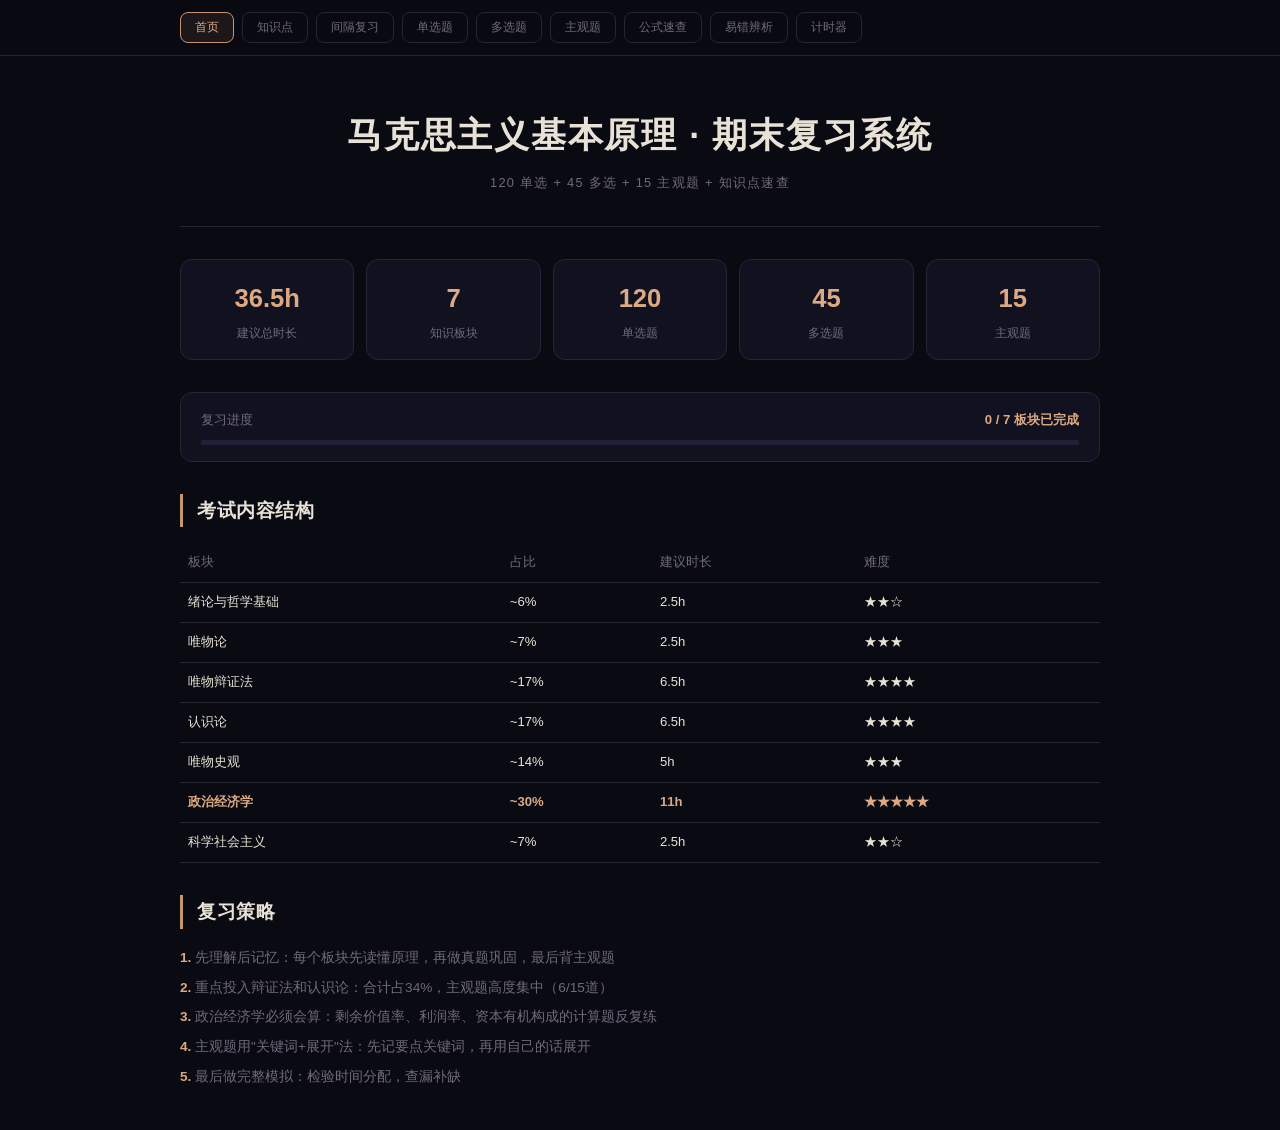
==== commit 7f3a0fa5: "fix: 修复 data.json JSON 解析错误和数据访问问题 - data.json 中多处使用 ASCII 双引号作为中文引号，导致 JSON 解析失败   整个网站无法加载数据（120单选" ====
--- a/index.html
+++ b/index.html
@@ -615,7 +615,9 @@
 
 /* ═══ INIT ═══ */
 function initApp() {
+  D.totalTopics = D.meta.totalTopics;
   D.meta.stats = { singleCount: D.single.length, multiCount: D.multi.length, subjCount: D.subj.length, suggestedHours: D.topics.reduce((s, t) => s + t.hours, 0) };
+  D.stats = D.meta.stats;
   renderHome();
   renderKP();
   renderFormula();
